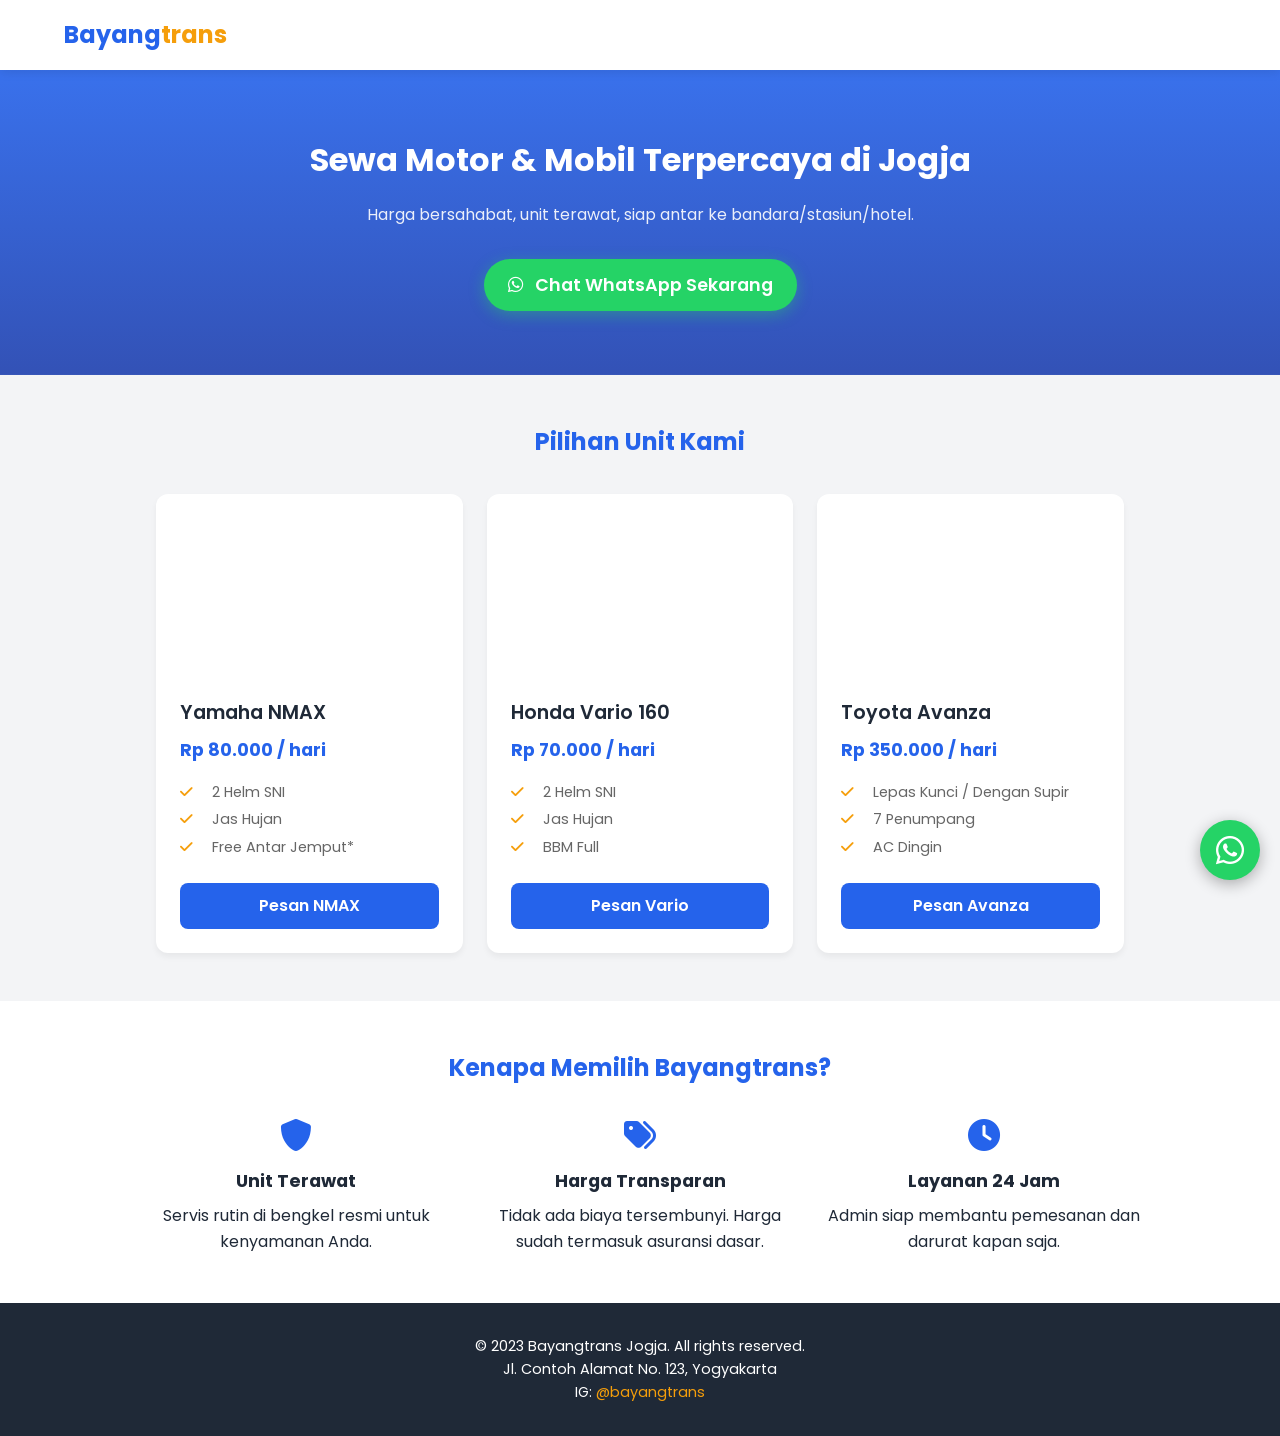
==== index.html @ d42241f4 "Create index.html" ====
<!DOCTYPE html>
<html lang="id">
<head>
    <meta charset="UTF-8">
    <meta name="viewport" content="width=device-width, initial-scale=1.0">
    <title>Bayangtrans - Sewa Motor & Mobil Jogja</title>
    <meta name="description" content="Sewa motor dan mobil harian, mingguan, bulanan di Yogyakarta. Harga terjangkau, unit terawat, antar jemput.">
    <!-- Font Google -->
    <link href="https://fonts.googleapis.com/css2?family=Poppins:wght@300;400;600;700&display=swap" rel="stylesheet">
    <!-- Icon -->
    <link rel="stylesheet" href="https://cdnjs.cloudflare.com/ajax/libs/font-awesome/6.0.0/css/all.min.css">
    
    <style>
        :root {
            --primary: #2563eb; /* Biru Profesional */
            --secondary: #1e40af;
            --accent: #f59e0b; /* Kuning/Oranye untuk tombol */
            --text: #1f2937;
            --bg: #f3f4f6;
        }
        * { margin: 0; padding: 0; box-sizing: border-box; font-family: 'Poppins', sans-serif; }
        body { background-color: var(--bg); color: var(--text); line-height: 1.6; }
        
        /* Header */
        header { background: white; padding: 1rem 5%; box-shadow: 0 2px 10px rgba(0,0,0,0.1); position: sticky; top: 0; z-index: 100; display: flex; justify-content: space-between; align-items: center; }
        .logo { font-size: 1.5rem; font-weight: 700; color: var(--primary); text-decoration: none; }
        .logo span { color: var(--accent); }

        /* Hero Section */
        .hero { text-align: center; padding: 4rem 1rem; background: linear-gradient(rgba(37, 99, 235, 0.9), rgba(30, 64, 175, 0.9)), url('https://images.unsplash.com/photo-1596707328606-2580556f08a3?auto=format&fit=crop&w=800&q=80'); background-size: cover; background-position: center; color: white; }
        .hero h1 { font-size: 2rem; margin-bottom: 1rem; }
        .hero p { font-size: 1rem; margin-bottom: 2rem; opacity: 0.9; }
        .btn-wa { display: inline-block; background: #25D366; color: white; padding: 12px 24px; border-radius: 50px; text-decoration: none; font-weight: 600; font-size: 1.1rem; box-shadow: 0 4px 15px rgba(37, 211, 102, 0.4); transition: transform 0.2s; }
        .btn-wa:hover { transform: scale(1.05); }
        .btn-wa i { margin-right: 8px; }

        /* Unit Section */
        .container { max-width: 1000px; margin: 0 auto; padding: 3rem 1rem; }
        .section-title { text-align: center; margin-bottom: 2rem; font-size: 1.5rem; color: var(--primary); }
        
        .grid { display: grid; grid-template-columns: repeat(auto-fit, minmax(280px, 1fr)); gap: 1.5rem; }
        .card { background: white; border-radius: 12px; overflow: hidden; box-shadow: 0 4px 6px rgba(0,0,0,0.05); transition: transform 0.2s; }
        .card:hover { transform: translateY(-5px); }
        .card-img { height: 180px; background-color: #ddd; display: flex; align-items: center; justify-content: center; color: #666; font-size: 3rem; }
        /* Ganti background-color di atas dengan background-image jika sudah ada foto */
        .card-body { padding: 1.5rem; }
        .card-title { font-size: 1.2rem; font-weight: 600; margin-bottom: 0.5rem; }
        .card-price { color: var(--primary); font-weight: 700; font-size: 1.1rem; margin-bottom: 1rem; }
        .card-features { list-style: none; font-size: 0.9rem; color: #666; margin-bottom: 1.5rem; }
        .card-features li { margin-bottom: 0.3rem; }
        .card-features i { color: var(--accent); margin-right: 8px; width: 20px; }
        .btn-book { display: block; width: 100%; text-align: center; background: var(--primary); color: white; padding: 10px; border-radius: 8px; text-decoration: none; font-weight: 600; }
        .btn-book:hover { background: var(--secondary); }

        /* Keunggulan */
        .features { background: white; padding: 3rem 1rem; text-align: center; }
        .feature-grid { display: grid; grid-template-columns: repeat(auto-fit, minmax(200px, 1fr)); gap: 2rem; max-width: 1000px; margin: 0 auto; }
        .feature-item i { font-size: 2rem; color: var(--primary); margin-bottom: 1rem; }
        .feature-item h3 { font-size: 1.1rem; margin-bottom: 0.5rem; }

        /* Footer */
        footer { background: var(--text); color: white; text-align: center; padding: 2rem 1rem; font-size: 0.9rem; }
        footer a { color: var(--accent); text-decoration: none; }

        /* Floating WA Button */
        .floating-wa { position: fixed; bottom: 20px; right: 20px; background: #25D366; color: white; width: 60px; height: 60px; border-radius: 50%; display: flex; align-items: center; justify-content: center; font-size: 2rem; box-shadow: 0 4px 15px rgba(0,0,0,0.3); text-decoration: none; z-index: 999; animation: pulse 2s infinite; }
        @keyframes pulse { 0% { box-shadow: 0 0 0 0 rgba(37, 211, 102, 0.7); } 70% { box-shadow: 0 0 0 15px rgba(37, 211, 102, 0); } 100% { box-shadow: 0 0 0 0 rgba(37, 211, 102, 0); } }

        @media (max-width: 600px) {
            .hero h1 { font-size: 1.5rem; }
        }
    </style>
</head>
<body>

    <header>
        <a href="#" class="logo">Bayang<span>trans</span></a>
    </header>

    <section class="hero">
        <h1>Sewa Motor & Mobil Terpercaya di Jogja</h1>
        <p>Harga bersahabat, unit terawat, siap antar ke bandara/stasiun/hotel.</p>
        <!-- GANTI NOMOR WA DI SINI (Format: 628xxx) -->
        <a href="https://wa.me/6281234567890?text=Halo%20Admin%20Bayangtrans,%20saya%20ingin%20tanya%20sewa%20kendaraan." class="btn-wa" target="_blank">
            <i class="fab fa-whatsapp"></i> Chat WhatsApp Sekarang
        </a>
    </section>

    <section class="container">
        <h2 class="section-title">Pilihan Unit Kami</h2>
        <div class="grid">
            <!-- Motor 1 -->
            <div class="card">
                <div class="card-img" style="background: url('https://images.unsplash.com/photo-1558981403-c5f9899a28bc?auto=format&fit=crop&w=400&q=80') center/cover;"></div>
                <div class="card-body">
                    <h3 class="card-title">Yamaha NMAX</h3>
                    <div class="card-price">Rp 80.000 / hari</div>
                    <ul class="card-features">
                        <li><i class="fas fa-check"></i> 2 Helm SNI</li>
                        <li><i class="fas fa-check"></i> Jas Hujan</li>
                        <li><i class="fas fa-check"></i> Free Antar Jemput*</li>
                    </ul>
                    <a href="https://wa.me/6281234567890?text=Halo,%20saya%20mau%20sewa%20NMAX" class="btn-book" target="_blank">Pesan NMAX</a>
                </div>
            </div>

            <!-- Motor 2 -->
            <div class="card">
                <div class="card-img" style="background: url('https://images.unsplash.com/photo-1629814484931-37300b2b0816?auto=format&fit=crop&w=400&q=80') center/cover;"></div>
                <div class="card-body">
                    <h3 class="card-title">Honda Vario 160</h3>
                    <div class="card-price">Rp 70.000 / hari</div>
                    <ul class="card-features">
                        <li><i class="fas fa-check"></i> 2 Helm SNI</li>
                        <li><i class="fas fa-check"></i> Jas Hujan</li>
                        <li><i class="fas fa-check"></i> BBM Full</li>
                    </ul>
                    <a href="https://wa.me/6281263860005?text=Halo,%20saya%20mau%20sewa%20Vario" class="btn-book" target="_blank">Pesan Vario</a>
                </div>
            </div>

            <!-- Mobil 1 -->
            <div class="card">
                <div class="card-img" style="background: url('https://images.unsplash.com/photo-1590362891991-f776e747a588?auto=format&fit=crop&w=400&q=80') center/cover;"></div>
                <div class="card-body">
                    <h3 class="card-title">Toyota Avanza</h3>
                    <div class="card-price">Rp 350.000 / hari</div>
                    <ul class="card-features">
                        <li><i class="fas fa-check"></i> Lepas Kunci / Dengan Supir</li>
                        <li><i class="fas fa-check"></i> 7 Penumpang</li>
                        <li><i class="fas fa-check"></i> AC Dingin</li>
                    </ul>
                    <a href="https://wa.me/6281234567890?text=Halo,%20saya%20mau%20sewa%20Avanza" class="btn-book" target="_blank">Pesan Avanza</a>
                </div>
            </div>
        </div>
    </section>

    <section class="features">
        <h2 class="section-title">Kenapa Memilih Bayangtrans?</h2>
        <div class="feature-grid">
            <div class="feature-item">
                <i class="fas fa-shield-alt"></i>
                <h3>Unit Terawat</h3>
                <p>Servis rutin di bengkel resmi untuk kenyamanan Anda.</p>
            </div>
            <div class="feature-item">
                <i class="fas fa-tags"></i>
                <h3>Harga Transparan</h3>
                <p>Tidak ada biaya tersembunyi. Harga sudah termasuk asuransi dasar.</p>
            </div>
            <div class="feature-item">
                <i class="fas fa-clock"></i>
                <h3>Layanan 24 Jam</h3>
                <p>Admin siap membantu pemesanan dan darurat kapan saja.</p>
            </div>
        </div>
    </section>

    <footer>
        <p>&copy; 2023 Bayangtrans Jogja. All rights reserved.</p>
        <p>Jl. Contoh Alamat No. 123, Yogyakarta</p>
        <p>IG: <a href="https://instagram.com/bayangtrans" target="_blank">@bayangtrans</a></p>
    </footer>

    <!-- Tombol WA Melayang -->
    <a href="https://wa.me/6281234567890?text=Halo%20Admin%20Bayangtrans" class="floating-wa" target="_blank">
        <i class="fab fa-whatsapp"></i>
    </a>

</body>
</html>
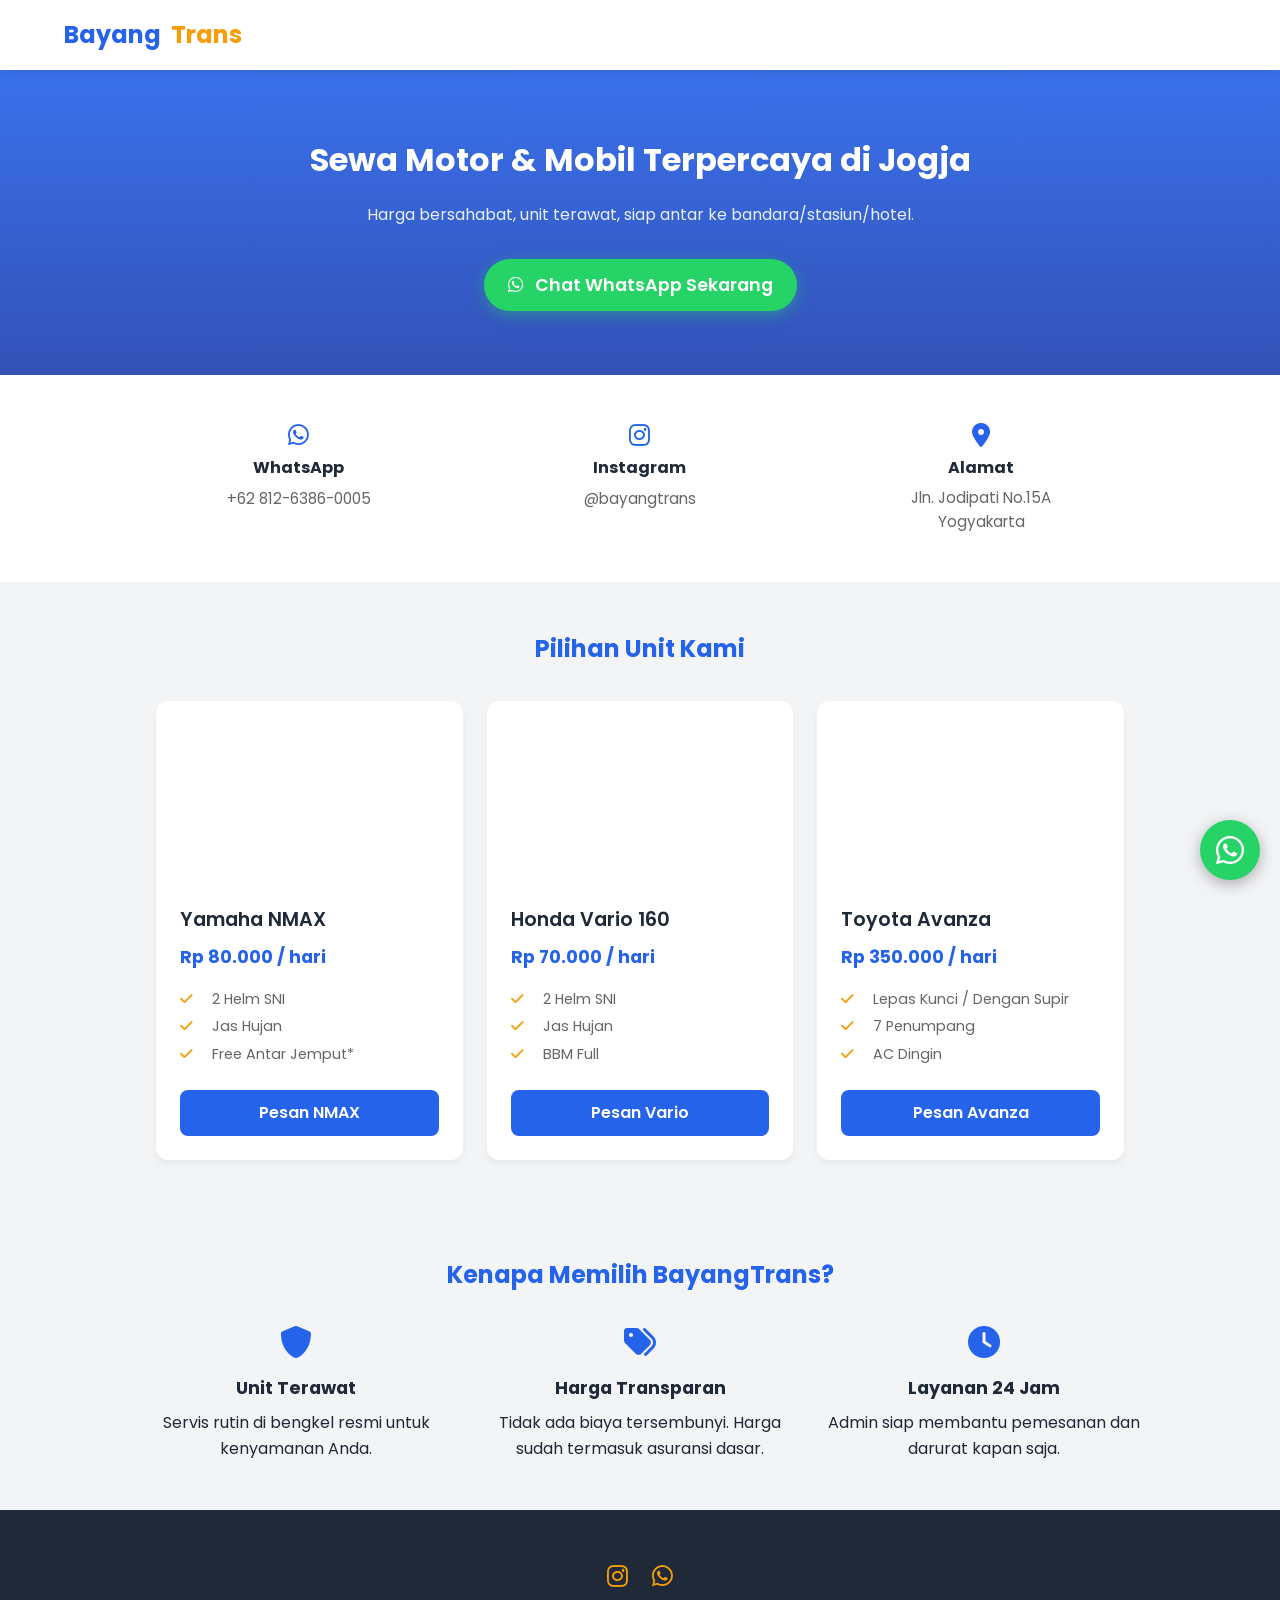
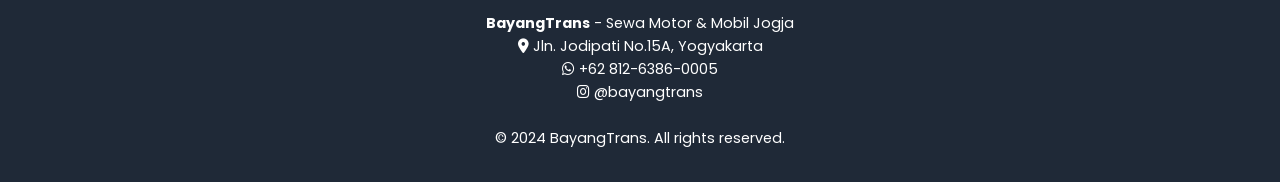
==== commit b3517143: "Update index.html" ====
--- a/index.html
+++ b/index.html
@@ -3,7 +3,7 @@
 <head>
     <meta charset="UTF-8">
     <meta name="viewport" content="width=device-width, initial-scale=1.0">
-    <title>Bayangtrans - Sewa Motor & Mobil Jogja</title>
+    <title>BayangTrans - Sewa Motor & Mobil Jogja</title>
     <meta name="description" content="Sewa motor dan mobil harian, mingguan, bulanan di Yogyakarta. Harga terjangkau, unit terawat, antar jemput.">
     <!-- Font Google -->
     <link href="https://fonts.googleapis.com/css2?family=Poppins:wght@300;400;600;700&display=swap" rel="stylesheet">
@@ -23,8 +23,9 @@
         
         /* Header */
         header { background: white; padding: 1rem 5%; box-shadow: 0 2px 10px rgba(0,0,0,0.1); position: sticky; top: 0; z-index: 100; display: flex; justify-content: space-between; align-items: center; }
-        .logo { font-size: 1.5rem; font-weight: 700; color: var(--primary); text-decoration: none; }
+        .logo { font-size: 1.5rem; font-weight: 700; color: var(--primary); text-decoration: none; display: flex; align-items: center; gap: 10px; }
         .logo span { color: var(--accent); }
+        .logo-img { height: 40px; width: auto; }
 
         /* Hero Section */
         .hero { text-align: center; padding: 4rem 1rem; background: linear-gradient(rgba(37, 99, 235, 0.9), rgba(30, 64, 175, 0.9)), url('https://images.unsplash.com/photo-1596707328606-2580556f08a3?auto=format&fit=crop&w=800&q=80'); background-size: cover; background-position: center; color: white; }
@@ -52,8 +53,17 @@
         .btn-book { display: block; width: 100%; text-align: center; background: var(--primary); color: white; padding: 10px; border-radius: 8px; text-decoration: none; font-weight: 600; }
         .btn-book:hover { background: var(--secondary); }
 
+        /* Info Section */
+        .info-section { background: white; padding: 2rem 1rem; text-align: center; }
+        .info-grid { display: grid; grid-template-columns: repeat(auto-fit, minmax(250px, 1fr)); gap: 1.5rem; max-width: 1000px; margin: 0 auto; }
+        .info-item { padding: 1rem; }
+        .info-item i { font-size: 1.5rem; color: var(--primary); margin-bottom: 0.5rem; }
+        .info-item h3 { font-size: 1rem; margin-bottom: 0.3rem; color: var(--text); }
+        .info-item p, .info-item a { color: #666; text-decoration: none; font-size: 0.95rem; }
+        .info-item a:hover { color: var(--primary); }
+
         /* Keunggulan */
-        .features { background: white; padding: 3rem 1rem; text-align: center; }
+        .features { background: var(--bg); padding: 3rem 1rem; text-align: center; }
         .feature-grid { display: grid; grid-template-columns: repeat(auto-fit, minmax(200px, 1fr)); gap: 2rem; max-width: 1000px; margin: 0 auto; }
         .feature-item i { font-size: 2rem; color: var(--primary); margin-bottom: 1rem; }
         .feature-item h3 { font-size: 1.1rem; margin-bottom: 0.5rem; }
@@ -61,6 +71,9 @@
         /* Footer */
         footer { background: var(--text); color: white; text-align: center; padding: 2rem 1rem; font-size: 0.9rem; }
         footer a { color: var(--accent); text-decoration: none; }
+        footer .social-links { margin: 1rem 0; }
+        footer .social-links a { display: inline-block; margin: 0 10px; font-size: 1.5rem; transition: transform 0.2s; }
+        footer .social-links a:hover { transform: scale(1.2); }
 
         /* Floating WA Button */
         .floating-wa { position: fixed; bottom: 20px; right: 20px; background: #25D366; color: white; width: 60px; height: 60px; border-radius: 50%; display: flex; align-items: center; justify-content: center; font-size: 2rem; box-shadow: 0 4px 15px rgba(0,0,0,0.3); text-decoration: none; z-index: 999; animation: pulse 2s infinite; }
@@ -74,16 +87,40 @@
 <body>
 
     <header>
-        <a href="#" class="logo">Bayang<span>trans</span></a>
+        <a href="#" class="logo">
+            <!-- Ganti src dengan path logo kamu jika sudah ada -->
+            <!-- <img src="logo.png" alt="BayangTrans" class="logo-img"> -->
+            Bayang<span>Trans</span>
+        </a>
     </header>
 
     <section class="hero">
         <h1>Sewa Motor & Mobil Terpercaya di Jogja</h1>
         <p>Harga bersahabat, unit terawat, siap antar ke bandara/stasiun/hotel.</p>
-        <!-- GANTI NOMOR WA DI SINI (Format: 628xxx) -->
-        <a href="https://wa.me/6281234567890?text=Halo%20Admin%20Bayangtrans,%20saya%20ingin%20tanya%20sewa%20kendaraan." class="btn-wa" target="_blank">
+        <a href="https://wa.me/6281263860005?text=Halo%20BayangTrans,%20saya%20ingin%20tanya%20sewa%20kendaraan." class="btn-wa" target="_blank">
             <i class="fab fa-whatsapp"></i> Chat WhatsApp Sekarang
         </a>
+    </section>
+
+    <!-- Info Kontak -->
+    <section class="info-section">
+        <div class="info-grid">
+            <div class="info-item">
+                <i class="fab fa-whatsapp"></i>
+                <h3>WhatsApp</h3>
+                <a href="https://wa.me/6281263860005" target="_blank">+62 812-6386-0005</a>
+            </div>
+            <div class="info-item">
+                <i class="fab fa-instagram"></i>
+                <h3>Instagram</h3>
+                <a href="https://instagram.com/bayangtrans" target="_blank">@bayangtrans</a>
+            </div>
+            <div class="info-item">
+                <i class="fas fa-map-marker-alt"></i>
+                <h3>Alamat</h3>
+                <p>Jln. Jodipati No.15A<br>Yogyakarta</p>
+            </div>
+        </div>
     </section>
 
     <section class="container">
@@ -100,7 +137,7 @@
                         <li><i class="fas fa-check"></i> Jas Hujan</li>
                         <li><i class="fas fa-check"></i> Free Antar Jemput*</li>
                     </ul>
-                    <a href="https://wa.me/6281234567890?text=Halo,%20saya%20mau%20sewa%20NMAX" class="btn-book" target="_blank">Pesan NMAX</a>
+                    <a href="https://wa.me/6281263860005?text=Halo%20BayangTrans,%20saya%20mau%20sewa%20NMAX" class="btn-book" target="_blank">Pesan NMAX</a>
                 </div>
             </div>
 
@@ -115,7 +152,7 @@
                         <li><i class="fas fa-check"></i> Jas Hujan</li>
                         <li><i class="fas fa-check"></i> BBM Full</li>
                     </ul>
-                    <a href="https://wa.me/6281263860005?text=Halo,%20saya%20mau%20sewa%20Vario" class="btn-book" target="_blank">Pesan Vario</a>
+                    <a href="https://wa.me/6281263860005?text=Halo%20BayangTrans,%20saya%20mau%20sewa%20Vario" class="btn-book" target="_blank">Pesan Vario</a>
                 </div>
             </div>
 
@@ -130,14 +167,14 @@
                         <li><i class="fas fa-check"></i> 7 Penumpang</li>
                         <li><i class="fas fa-check"></i> AC Dingin</li>
                     </ul>
-                    <a href="https://wa.me/6281234567890?text=Halo,%20saya%20mau%20sewa%20Avanza" class="btn-book" target="_blank">Pesan Avanza</a>
+                    <a href="https://wa.me/6281263860005?text=Halo%20BayangTrans,%20saya%20mau%20sewa%20Avanza" class="btn-book" target="_blank">Pesan Avanza</a>
                 </div>
             </div>
         </div>
     </section>
 
     <section class="features">
-        <h2 class="section-title">Kenapa Memilih Bayangtrans?</h2>
+        <h2 class="section-title">Kenapa Memilih BayangTrans?</h2>
         <div class="feature-grid">
             <div class="feature-item">
                 <i class="fas fa-shield-alt"></i>
@@ -158,13 +195,20 @@
     </section>
 
     <footer>
-        <p>&copy; 2023 Bayangtrans Jogja. All rights reserved.</p>
-        <p>Jl. Contoh Alamat No. 123, Yogyakarta</p>
-        <p>IG: <a href="https://instagram.com/bayangtrans" target="_blank">@bayangtrans</a></p>
+        <div class="social-links">
+            <a href="https://instagram.com/bayangtrans" target="_blank"><i class="fab fa-instagram"></i></a>
+            <a href="https://wa.me/6281263860005" target="_blank"><i class="fab fa-whatsapp"></i></a>
+        </div>
+        <p><strong>BayangTrans</strong> - Sewa Motor & Mobil Jogja</p>
+        <p><i class="fas fa-map-marker-alt"></i> Jln. Jodipati No.15A, Yogyakarta</p>
+        <p><i class="fab fa-whatsapp"></i> +62 812-6386-0005</p>
+        <p><i class="fab fa-instagram"></i> @bayangtrans</p>
+        <br>
+        <p>&copy; 2024 BayangTrans. All rights reserved.</p>
     </footer>
 
     <!-- Tombol WA Melayang -->
-    <a href="https://wa.me/6281234567890?text=Halo%20Admin%20Bayangtrans" class="floating-wa" target="_blank">
+    <a href="https://wa.me/6281263860005?text=Halo%20BayangTrans" class="floating-wa" target="_blank">
         <i class="fab fa-whatsapp"></i>
     </a>
 
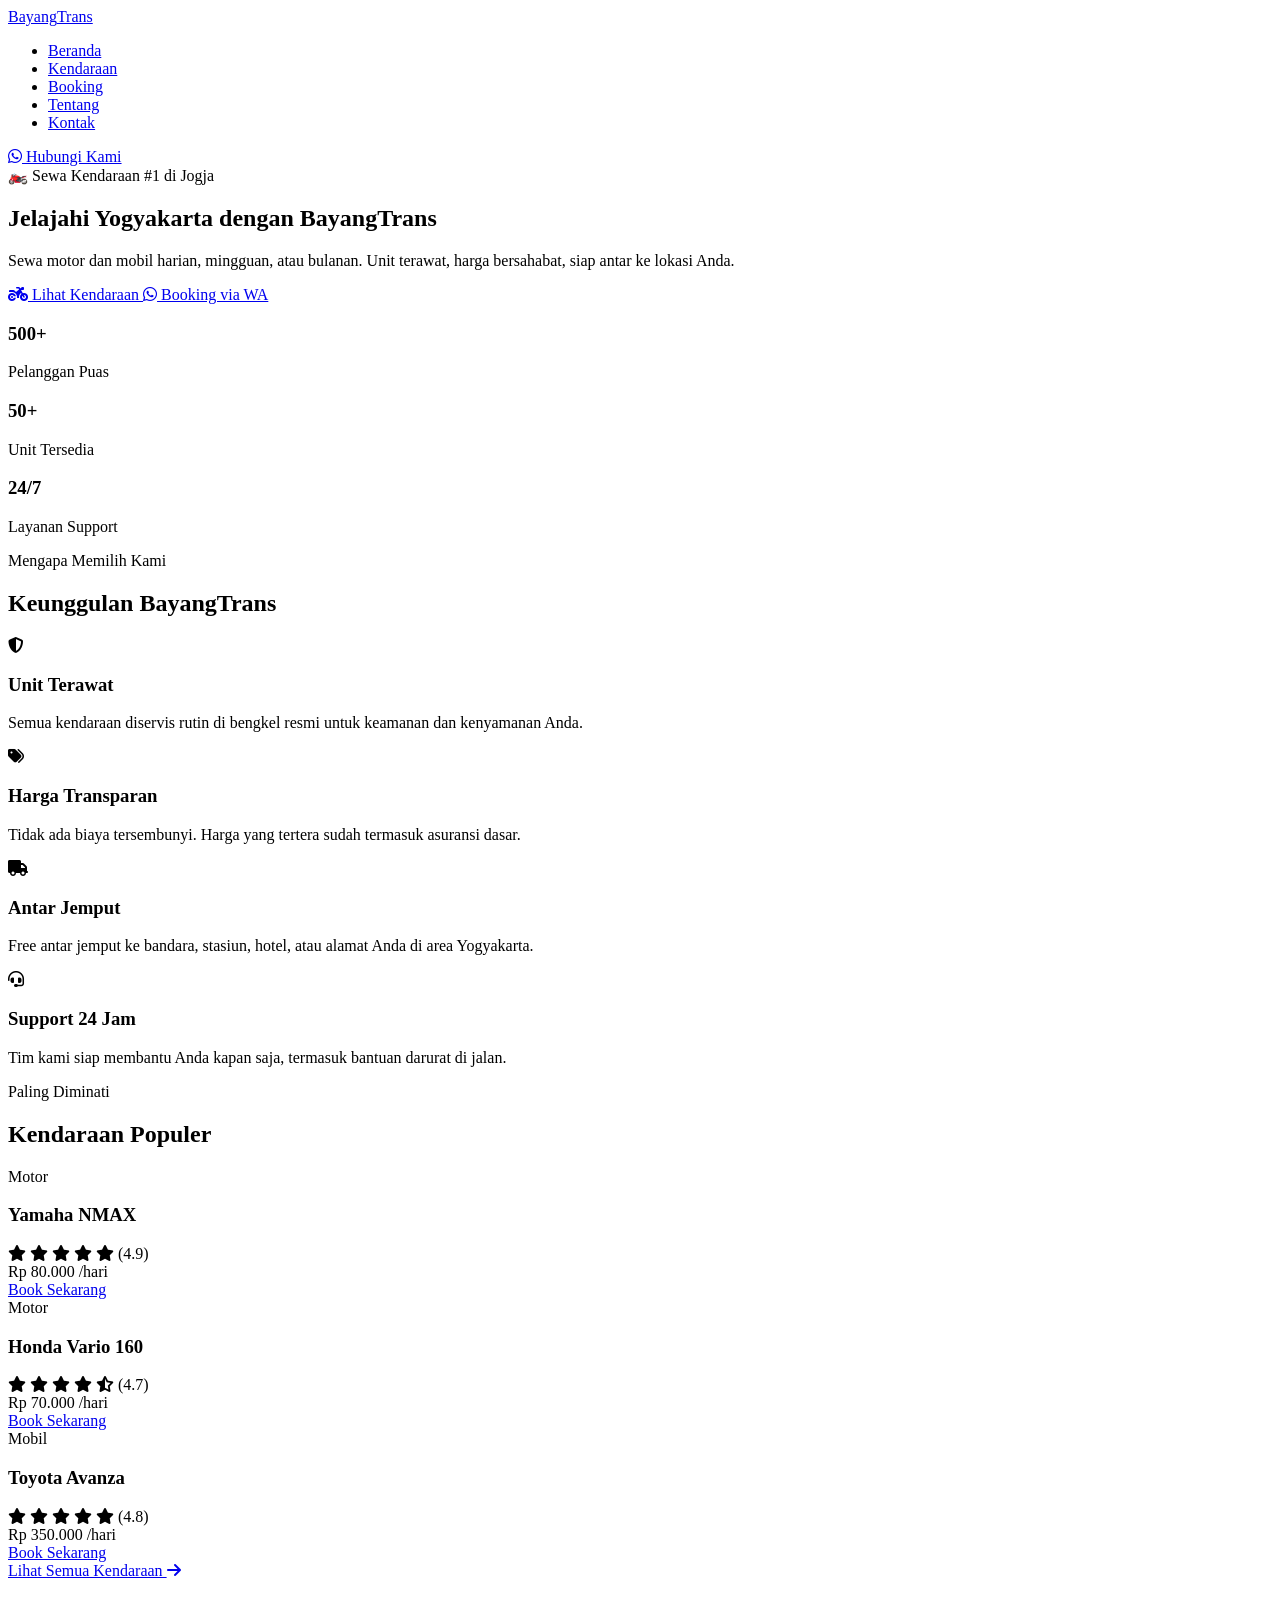
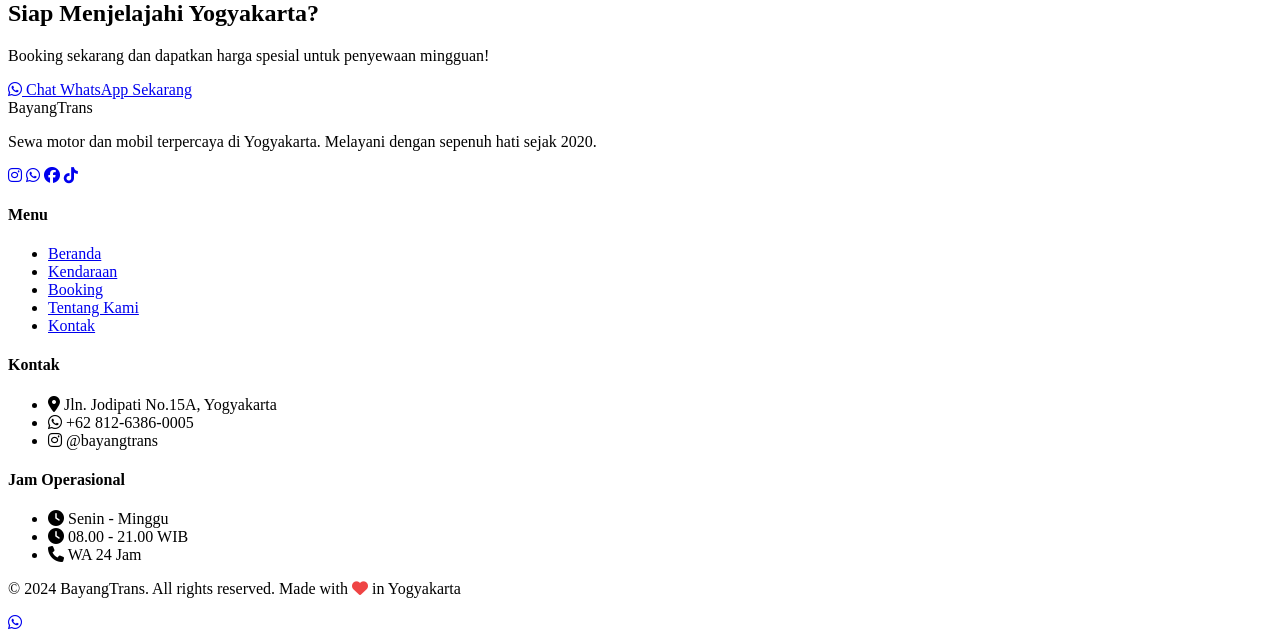
==== commit c75f3656: "Update index.html" ====
--- a/index.html
+++ b/index.html
@@ -3,214 +3,256 @@
 <head>
     <meta charset="UTF-8">
     <meta name="viewport" content="width=device-width, initial-scale=1.0">
-    <title>BayangTrans - Sewa Motor & Mobil Jogja</title>
-    <meta name="description" content="Sewa motor dan mobil harian, mingguan, bulanan di Yogyakarta. Harga terjangkau, unit terawat, antar jemput.">
-    <!-- Font Google -->
-    <link href="https://fonts.googleapis.com/css2?family=Poppins:wght@300;400;600;700&display=swap" rel="stylesheet">
-    <!-- Icon -->
-    <link rel="stylesheet" href="https://cdnjs.cloudflare.com/ajax/libs/font-awesome/6.0.0/css/all.min.css">
-    
-    <style>
-        :root {
-            --primary: #2563eb; /* Biru Profesional */
-            --secondary: #1e40af;
-            --accent: #f59e0b; /* Kuning/Oranye untuk tombol */
-            --text: #1f2937;
-            --bg: #f3f4f6;
-        }
-        * { margin: 0; padding: 0; box-sizing: border-box; font-family: 'Poppins', sans-serif; }
-        body { background-color: var(--bg); color: var(--text); line-height: 1.6; }
-        
-        /* Header */
-        header { background: white; padding: 1rem 5%; box-shadow: 0 2px 10px rgba(0,0,0,0.1); position: sticky; top: 0; z-index: 100; display: flex; justify-content: space-between; align-items: center; }
-        .logo { font-size: 1.5rem; font-weight: 700; color: var(--primary); text-decoration: none; display: flex; align-items: center; gap: 10px; }
-        .logo span { color: var(--accent); }
-        .logo-img { height: 40px; width: auto; }
-
-        /* Hero Section */
-        .hero { text-align: center; padding: 4rem 1rem; background: linear-gradient(rgba(37, 99, 235, 0.9), rgba(30, 64, 175, 0.9)), url('https://images.unsplash.com/photo-1596707328606-2580556f08a3?auto=format&fit=crop&w=800&q=80'); background-size: cover; background-position: center; color: white; }
-        .hero h1 { font-size: 2rem; margin-bottom: 1rem; }
-        .hero p { font-size: 1rem; margin-bottom: 2rem; opacity: 0.9; }
-        .btn-wa { display: inline-block; background: #25D366; color: white; padding: 12px 24px; border-radius: 50px; text-decoration: none; font-weight: 600; font-size: 1.1rem; box-shadow: 0 4px 15px rgba(37, 211, 102, 0.4); transition: transform 0.2s; }
-        .btn-wa:hover { transform: scale(1.05); }
-        .btn-wa i { margin-right: 8px; }
-
-        /* Unit Section */
-        .container { max-width: 1000px; margin: 0 auto; padding: 3rem 1rem; }
-        .section-title { text-align: center; margin-bottom: 2rem; font-size: 1.5rem; color: var(--primary); }
-        
-        .grid { display: grid; grid-template-columns: repeat(auto-fit, minmax(280px, 1fr)); gap: 1.5rem; }
-        .card { background: white; border-radius: 12px; overflow: hidden; box-shadow: 0 4px 6px rgba(0,0,0,0.05); transition: transform 0.2s; }
-        .card:hover { transform: translateY(-5px); }
-        .card-img { height: 180px; background-color: #ddd; display: flex; align-items: center; justify-content: center; color: #666; font-size: 3rem; }
-        /* Ganti background-color di atas dengan background-image jika sudah ada foto */
-        .card-body { padding: 1.5rem; }
-        .card-title { font-size: 1.2rem; font-weight: 600; margin-bottom: 0.5rem; }
-        .card-price { color: var(--primary); font-weight: 700; font-size: 1.1rem; margin-bottom: 1rem; }
-        .card-features { list-style: none; font-size: 0.9rem; color: #666; margin-bottom: 1.5rem; }
-        .card-features li { margin-bottom: 0.3rem; }
-        .card-features i { color: var(--accent); margin-right: 8px; width: 20px; }
-        .btn-book { display: block; width: 100%; text-align: center; background: var(--primary); color: white; padding: 10px; border-radius: 8px; text-decoration: none; font-weight: 600; }
-        .btn-book:hover { background: var(--secondary); }
-
-        /* Info Section */
-        .info-section { background: white; padding: 2rem 1rem; text-align: center; }
-        .info-grid { display: grid; grid-template-columns: repeat(auto-fit, minmax(250px, 1fr)); gap: 1.5rem; max-width: 1000px; margin: 0 auto; }
-        .info-item { padding: 1rem; }
-        .info-item i { font-size: 1.5rem; color: var(--primary); margin-bottom: 0.5rem; }
-        .info-item h3 { font-size: 1rem; margin-bottom: 0.3rem; color: var(--text); }
-        .info-item p, .info-item a { color: #666; text-decoration: none; font-size: 0.95rem; }
-        .info-item a:hover { color: var(--primary); }
-
-        /* Keunggulan */
-        .features { background: var(--bg); padding: 3rem 1rem; text-align: center; }
-        .feature-grid { display: grid; grid-template-columns: repeat(auto-fit, minmax(200px, 1fr)); gap: 2rem; max-width: 1000px; margin: 0 auto; }
-        .feature-item i { font-size: 2rem; color: var(--primary); margin-bottom: 1rem; }
-        .feature-item h3 { font-size: 1.1rem; margin-bottom: 0.5rem; }
-
-        /* Footer */
-        footer { background: var(--text); color: white; text-align: center; padding: 2rem 1rem; font-size: 0.9rem; }
-        footer a { color: var(--accent); text-decoration: none; }
-        footer .social-links { margin: 1rem 0; }
-        footer .social-links a { display: inline-block; margin: 0 10px; font-size: 1.5rem; transition: transform 0.2s; }
-        footer .social-links a:hover { transform: scale(1.2); }
-
-        /* Floating WA Button */
-        .floating-wa { position: fixed; bottom: 20px; right: 20px; background: #25D366; color: white; width: 60px; height: 60px; border-radius: 50%; display: flex; align-items: center; justify-content: center; font-size: 2rem; box-shadow: 0 4px 15px rgba(0,0,0,0.3); text-decoration: none; z-index: 999; animation: pulse 2s infinite; }
-        @keyframes pulse { 0% { box-shadow: 0 0 0 0 rgba(37, 211, 102, 0.7); } 70% { box-shadow: 0 0 0 15px rgba(37, 211, 102, 0); } 100% { box-shadow: 0 0 0 0 rgba(37, 211, 102, 0); } }
-
-        @media (max-width: 600px) {
-            .hero h1 { font-size: 1.5rem; }
-        }
-    </style>
+    <title>BayangTrans - Sewa Motor & Mobil Jogja Terpercaya</title>
+    <meta name="description" content="Sewa motor dan mobil harian di Yogyakarta. Harga terjangkau, unit terawat, antar jemput.">
+    <link href="https://fonts.googleapis.com/css2?family=Poppins:wght@300;400;500;600;700;800&display=swap" rel="stylesheet">
+    <link rel="stylesheet" href="https://cdnjs.cloudflare.com/ajax/libs/font-awesome/6.4.0/css/all.min.css">
+    <link rel="stylesheet" href="css/style.css">
+    <link rel="stylesheet" href="css/animations.css">
 </head>
 <body>
 
-    <header>
-        <a href="#" class="logo">
-            <!-- Ganti src dengan path logo kamu jika sudah ada -->
-            <!-- <img src="logo.png" alt="BayangTrans" class="logo-img"> -->
-            Bayang<span>Trans</span>
-        </a>
-    </header>
-
+    <!-- NAVBAR -->
+    <nav class="navbar" id="navbar">
+        <div class="container nav-container">
+            <a href="index.html" class="logo">
+                <img src="assets/logo.png" alt="BayangTrans" class="logo-img" onerror="this.style.display='none'">
+                <span class="logo-text">Bayang<span>Trans</span></span>
+            </a>
+            <ul class="nav-links" id="navLinks">
+                <li><a href="index.html" class="active">Beranda</a></li>
+                <li><a href="kendaraan.html">Kendaraan</a></li>
+                <li><a href="booking.html">Booking</a></li>
+                <li><a href="tentang.html">Tentang</a></li>
+                <li><a href="kontak.html">Kontak</a></li>
+            </ul>
+            <a href="https://wa.me/6281263860005" class="nav-cta" target="_blank">
+                <i class="fab fa-whatsapp"></i> Hubungi Kami
+            </a>
+            <div class="hamburger" id="hamburger">
+                <span></span>
+                <span></span>
+                <span></span>
+            </div>
+        </div>
+    </nav>
+
+    <!-- HERO SECTION -->
     <section class="hero">
-        <h1>Sewa Motor & Mobil Terpercaya di Jogja</h1>
-        <p>Harga bersahabat, unit terawat, siap antar ke bandara/stasiun/hotel.</p>
-        <a href="https://wa.me/6281263860005?text=Halo%20BayangTrans,%20saya%20ingin%20tanya%20sewa%20kendaraan." class="btn-wa" target="_blank">
-            <i class="fab fa-whatsapp"></i> Chat WhatsApp Sekarang
-        </a>
-    </section>
-
-    <!-- Info Kontak -->
-    <section class="info-section">
-        <div class="info-grid">
-            <div class="info-item">
-                <i class="fab fa-whatsapp"></i>
-                <h3>WhatsApp</h3>
-                <a href="https://wa.me/6281263860005" target="_blank">+62 812-6386-0005</a>
-            </div>
-            <div class="info-item">
-                <i class="fab fa-instagram"></i>
-                <h3>Instagram</h3>
-                <a href="https://instagram.com/bayangtrans" target="_blank">@bayangtrans</a>
-            </div>
-            <div class="info-item">
-                <i class="fas fa-map-marker-alt"></i>
-                <h3>Alamat</h3>
-                <p>Jln. Jodipati No.15A<br>Yogyakarta</p>
-            </div>
-        </div>
-    </section>
-
-    <section class="container">
-        <h2 class="section-title">Pilihan Unit Kami</h2>
-        <div class="grid">
-            <!-- Motor 1 -->
-            <div class="card">
-                <div class="card-img" style="background: url('https://images.unsplash.com/photo-1558981403-c5f9899a28bc?auto=format&fit=crop&w=400&q=80') center/cover;"></div>
-                <div class="card-body">
-                    <h3 class="card-title">Yamaha NMAX</h3>
-                    <div class="card-price">Rp 80.000 / hari</div>
-                    <ul class="card-features">
-                        <li><i class="fas fa-check"></i> 2 Helm SNI</li>
-                        <li><i class="fas fa-check"></i> Jas Hujan</li>
-                        <li><i class="fas fa-check"></i> Free Antar Jemput*</li>
+        <div class="hero-overlay"></div>
+        <div class="container hero-content fade-in">
+            <span class="hero-badge">🏍️ Sewa Kendaraan #1 di Jogja</span>
+            <h1>Jelajahi Yogyakarta dengan <span class="highlight">BayangTrans</span></h1>
+            <p>Sewa motor dan mobil harian, mingguan, atau bulanan. Unit terawat, harga bersahabat, siap antar ke lokasi Anda.</p>
+            <div class="hero-buttons">
+                <a href="kendaraan.html" class="btn btn-primary">
+                    <i class="fas fa-motorcycle"></i> Lihat Kendaraan
+                </a>
+                <a href="https://wa.me/6281263860005?text=Halo%20BayangTrans,%20saya%20ingin%20booking" class="btn btn-whatsapp" target="_blank">
+                    <i class="fab fa-whatsapp"></i> Booking via WA
+                </a>
+            </div>
+            <div class="hero-stats">
+                <div class="stat-item">
+                    <h3>500+</h3>
+                    <p>Pelanggan Puas</p>
+                </div>
+                <div class="stat-item">
+                    <h3>50+</h3>
+                    <p>Unit Tersedia</p>
+                </div>
+                <div class="stat-item">
+                    <h3>24/7</h3>
+                    <p>Layanan Support</p>
+                </div>
+            </div>
+        </div>
+    </section>
+
+    <!-- KEUNGGULAN -->
+    <section class="features-section">
+        <div class="container">
+            <div class="section-header">
+                <span class="section-subtitle">Mengapa Memilih Kami</span>
+                <h2 class="section-title">Keunggulan BayangTrans</h2>
+            </div>
+            <div class="features-grid">
+                <div class="feature-card fade-in">
+                    <div class="feature-icon">
+                        <i class="fas fa-shield-alt"></i>
+                    </div>
+                    <h3>Unit Terawat</h3>
+                    <p>Semua kendaraan diservis rutin di bengkel resmi untuk keamanan dan kenyamanan Anda.</p>
+                </div>
+                <div class="feature-card fade-in">
+                    <div class="feature-icon">
+                        <i class="fas fa-tags"></i>
+                    </div>
+                    <h3>Harga Transparan</h3>
+                    <p>Tidak ada biaya tersembunyi. Harga yang tertera sudah termasuk asuransi dasar.</p>
+                </div>
+                <div class="feature-card fade-in">
+                    <div class="feature-icon">
+                        <i class="fas fa-truck"></i>
+                    </div>
+                    <h3>Antar Jemput</h3>
+                    <p>Free antar jemput ke bandara, stasiun, hotel, atau alamat Anda di area Yogyakarta.</p>
+                </div>
+                <div class="feature-card fade-in">
+                    <div class="feature-icon">
+                        <i class="fas fa-headset"></i>
+                    </div>
+                    <h3>Support 24 Jam</h3>
+                    <p>Tim kami siap membantu Anda kapan saja, termasuk bantuan darurat di jalan.</p>
+                </div>
+            </div>
+        </div>
+    </section>
+
+    <!-- KENDARAAN POPULER -->
+    <section class="popular-section">
+        <div class="container">
+            <div class="section-header">
+                <span class="section-subtitle">Paling Diminati</span>
+                <h2 class="section-title">Kendaraan Populer</h2>
+            </div>
+            <div class="popular-grid">
+                <div class="vehicle-card fade-in">
+                    <div class="vehicle-badge">Motor</div>
+                    <div class="vehicle-img" style="background: url('https://images.unsplash.com/photo-1558981403-c5f9899a28bc?auto=format&fit=crop&w=600&q=80') center/cover;"></div>
+                    <div class="vehicle-info">
+                        <h3>Yamaha NMAX</h3>
+                        <div class="vehicle-rating">
+                            <i class="fas fa-star"></i>
+                            <i class="fas fa-star"></i>
+                            <i class="fas fa-star"></i>
+                            <i class="fas fa-star"></i>
+                            <i class="fas fa-star"></i>
+                            <span>(4.9)</span>
+                        </div>
+                        <div class="vehicle-price">
+                            <span class="price">Rp 80.000</span>
+                            <span class="period">/hari</span>
+                        </div>
+                        <a href="booking.html?kendaraan=NMAX" class="btn-book">Book Sekarang</a>
+                    </div>
+                </div>
+
+                <div class="vehicle-card fade-in">
+                    <div class="vehicle-badge">Motor</div>
+                    <div class="vehicle-img" style="background: url('https://images.unsplash.com/photo-1629814484931-37300b2b0816?auto=format&fit=crop&w=600&q=80') center/cover;"></div>
+                    <div class="vehicle-info">
+                        <h3>Honda Vario 160</h3>
+                        <div class="vehicle-rating">
+                            <i class="fas fa-star"></i>
+                            <i class="fas fa-star"></i>
+                            <i class="fas fa-star"></i>
+                            <i class="fas fa-star"></i>
+                            <i class="fas fa-star-half-alt"></i>
+                            <span>(4.7)</span>
+                        </div>
+                        <div class="vehicle-price">
+                            <span class="price">Rp 70.000</span>
+                            <span class="period">/hari</span>
+                        </div>
+                        <a href="booking.html?kendaraan=Vario" class="btn-book">Book Sekarang</a>
+                    </div>
+                </div>
+
+                <div class="vehicle-card fade-in">
+                    <div class="vehicle-badge popular">Mobil</div>
+                    <div class="vehicle-img" style="background: url('https://images.unsplash.com/photo-1590362891991-f776e747a588?auto=format&fit=crop&w=600&q=80') center/cover;"></div>
+                    <div class="vehicle-info">
+                        <h3>Toyota Avanza</h3>
+                        <div class="vehicle-rating">
+                            <i class="fas fa-star"></i>
+                            <i class="fas fa-star"></i>
+                            <i class="fas fa-star"></i>
+                            <i class="fas fa-star"></i>
+                            <i class="fas fa-star"></i>
+                            <span>(4.8)</span>
+                        </div>
+                        <div class="vehicle-price">
+                            <span class="price">Rp 350.000</span>
+                            <span class="period">/hari</span>
+                        </div>
+                        <a href="booking.html?kendaraan=Avanza" class="btn-book">Book Sekarang</a>
+                    </div>
+                </div>
+            </div>
+            <div class="view-all">
+                <a href="kendaraan.html" class="btn btn-outline">Lihat Semua Kendaraan <i class="fas fa-arrow-right"></i></a>
+            </div>
+        </div>
+    </section>
+
+    <!-- CTA SECTION -->
+    <section class="cta-section">
+        <div class="container">
+            <div class="cta-content fade-in">
+                <h2>Siap Menjelajahi Yogyakarta?</h2>
+                <p>Booking sekarang dan dapatkan harga spesial untuk penyewaan mingguan!</p>
+                <a href="https://wa.me/6281263860005?text=Halo%20BayangTrans,%20saya%20mau%20tanya%20promo%20mingguan" class="btn btn-whatsapp-large" target="_blank">
+                    <i class="fab fa-whatsapp"></i> Chat WhatsApp Sekarang
+                </a>
+            </div>
+        </div>
+    </section>
+
+    <!-- FOOTER -->
+    <footer class="footer">
+        <div class="container">
+            <div class="footer-grid">
+                <div class="footer-col">
+                    <div class="footer-logo">
+                        <span class="logo-text">Bayang<span>Trans</span></span>
+                    </div>
+                    <p>Sewa motor dan mobil terpercaya di Yogyakarta. Melayani dengan sepenuh hati sejak 2020.</p>
+                    <div class="social-links">
+                        <a href="https://instagram.com/bayangtrans" target="_blank"><i class="fab fa-instagram"></i></a>
+                        <a href="https://wa.me/6281263860005" target="_blank"><i class="fab fa-whatsapp"></i></a>
+                        <a href="#" target="_blank"><i class="fab fa-facebook"></i></a>
+                        <a href="#" target="_blank"><i class="fab fa-tiktok"></i></a>
+                    </div>
+                </div>
+                <div class="footer-col">
+                    <h4>Menu</h4>
+                    <ul>
+                        <li><a href="index.html">Beranda</a></li>
+                        <li><a href="kendaraan.html">Kendaraan</a></li>
+                        <li><a href="booking.html">Booking</a></li>
+                        <li><a href="tentang.html">Tentang Kami</a></li>
+                        <li><a href="kontak.html">Kontak</a></li>
                     </ul>
-                    <a href="https://wa.me/6281263860005?text=Halo%20BayangTrans,%20saya%20mau%20sewa%20NMAX" class="btn-book" target="_blank">Pesan NMAX</a>
-                </div>
-            </div>
-
-            <!-- Motor 2 -->
-            <div class="card">
-                <div class="card-img" style="background: url('https://images.unsplash.com/photo-1629814484931-37300b2b0816?auto=format&fit=crop&w=400&q=80') center/cover;"></div>
-                <div class="card-body">
-                    <h3 class="card-title">Honda Vario 160</h3>
-                    <div class="card-price">Rp 70.000 / hari</div>
-                    <ul class="card-features">
-                        <li><i class="fas fa-check"></i> 2 Helm SNI</li>
-                        <li><i class="fas fa-check"></i> Jas Hujan</li>
-                        <li><i class="fas fa-check"></i> BBM Full</li>
+                </div>
+                <div class="footer-col">
+                    <h4>Kontak</h4>
+                    <ul class="contact-list">
+                        <li><i class="fas fa-map-marker-alt"></i> Jln. Jodipati No.15A, Yogyakarta</li>
+                        <li><i class="fab fa-whatsapp"></i> +62 812-6386-0005</li>
+                        <li><i class="fab fa-instagram"></i> @bayangtrans</li>
                     </ul>
-                    <a href="https://wa.me/6281263860005?text=Halo%20BayangTrans,%20saya%20mau%20sewa%20Vario" class="btn-book" target="_blank">Pesan Vario</a>
-                </div>
-            </div>
-
-            <!-- Mobil 1 -->
-            <div class="card">
-                <div class="card-img" style="background: url('https://images.unsplash.com/photo-1590362891991-f776e747a588?auto=format&fit=crop&w=400&q=80') center/cover;"></div>
-                <div class="card-body">
-                    <h3 class="card-title">Toyota Avanza</h3>
-                    <div class="card-price">Rp 350.000 / hari</div>
-                    <ul class="card-features">
-                        <li><i class="fas fa-check"></i> Lepas Kunci / Dengan Supir</li>
-                        <li><i class="fas fa-check"></i> 7 Penumpang</li>
-                        <li><i class="fas fa-check"></i> AC Dingin</li>
+                </div>
+                <div class="footer-col">
+                    <h4>Jam Operasional</h4>
+                    <ul class="contact-list">
+                        <li><i class="fas fa-clock"></i> Senin - Minggu</li>
+                        <li><i class="fas fa-clock"></i> 08.00 - 21.00 WIB</li>
+                        <li><i class="fas fa-phone"></i> WA 24 Jam</li>
                     </ul>
-                    <a href="https://wa.me/6281263860005?text=Halo%20BayangTrans,%20saya%20mau%20sewa%20Avanza" class="btn-book" target="_blank">Pesan Avanza</a>
-                </div>
-            </div>
-        </div>
-    </section>
-
-    <section class="features">
-        <h2 class="section-title">Kenapa Memilih BayangTrans?</h2>
-        <div class="feature-grid">
-            <div class="feature-item">
-                <i class="fas fa-shield-alt"></i>
-                <h3>Unit Terawat</h3>
-                <p>Servis rutin di bengkel resmi untuk kenyamanan Anda.</p>
-            </div>
-            <div class="feature-item">
-                <i class="fas fa-tags"></i>
-                <h3>Harga Transparan</h3>
-                <p>Tidak ada biaya tersembunyi. Harga sudah termasuk asuransi dasar.</p>
-            </div>
-            <div class="feature-item">
-                <i class="fas fa-clock"></i>
-                <h3>Layanan 24 Jam</h3>
-                <p>Admin siap membantu pemesanan dan darurat kapan saja.</p>
-            </div>
-        </div>
-    </section>
-
-    <footer>
-        <div class="social-links">
-            <a href="https://instagram.com/bayangtrans" target="_blank"><i class="fab fa-instagram"></i></a>
-            <a href="https://wa.me/6281263860005" target="_blank"><i class="fab fa-whatsapp"></i></a>
-        </div>
-        <p><strong>BayangTrans</strong> - Sewa Motor & Mobil Jogja</p>
-        <p><i class="fas fa-map-marker-alt"></i> Jln. Jodipati No.15A, Yogyakarta</p>
-        <p><i class="fab fa-whatsapp"></i> +62 812-6386-0005</p>
-        <p><i class="fab fa-instagram"></i> @bayangtrans</p>
-        <br>
-        <p>&copy; 2024 BayangTrans. All rights reserved.</p>
+                </div>
+            </div>
+            <div class="footer-bottom">
+                <p>&copy; 2024 BayangTrans. All rights reserved. Made with <i class="fas fa-heart" style="color: #ef4444;"></i> in Yogyakarta</p>
+            </div>
+        </div>
     </footer>
 
-    <!-- Tombol WA Melayang -->
+    <!-- FLOATING WA -->
     <a href="https://wa.me/6281263860005?text=Halo%20BayangTrans" class="floating-wa" target="_blank">
         <i class="fab fa-whatsapp"></i>
     </a>
 
+    <script src="js/main.js"></script>
 </body>
 </html>
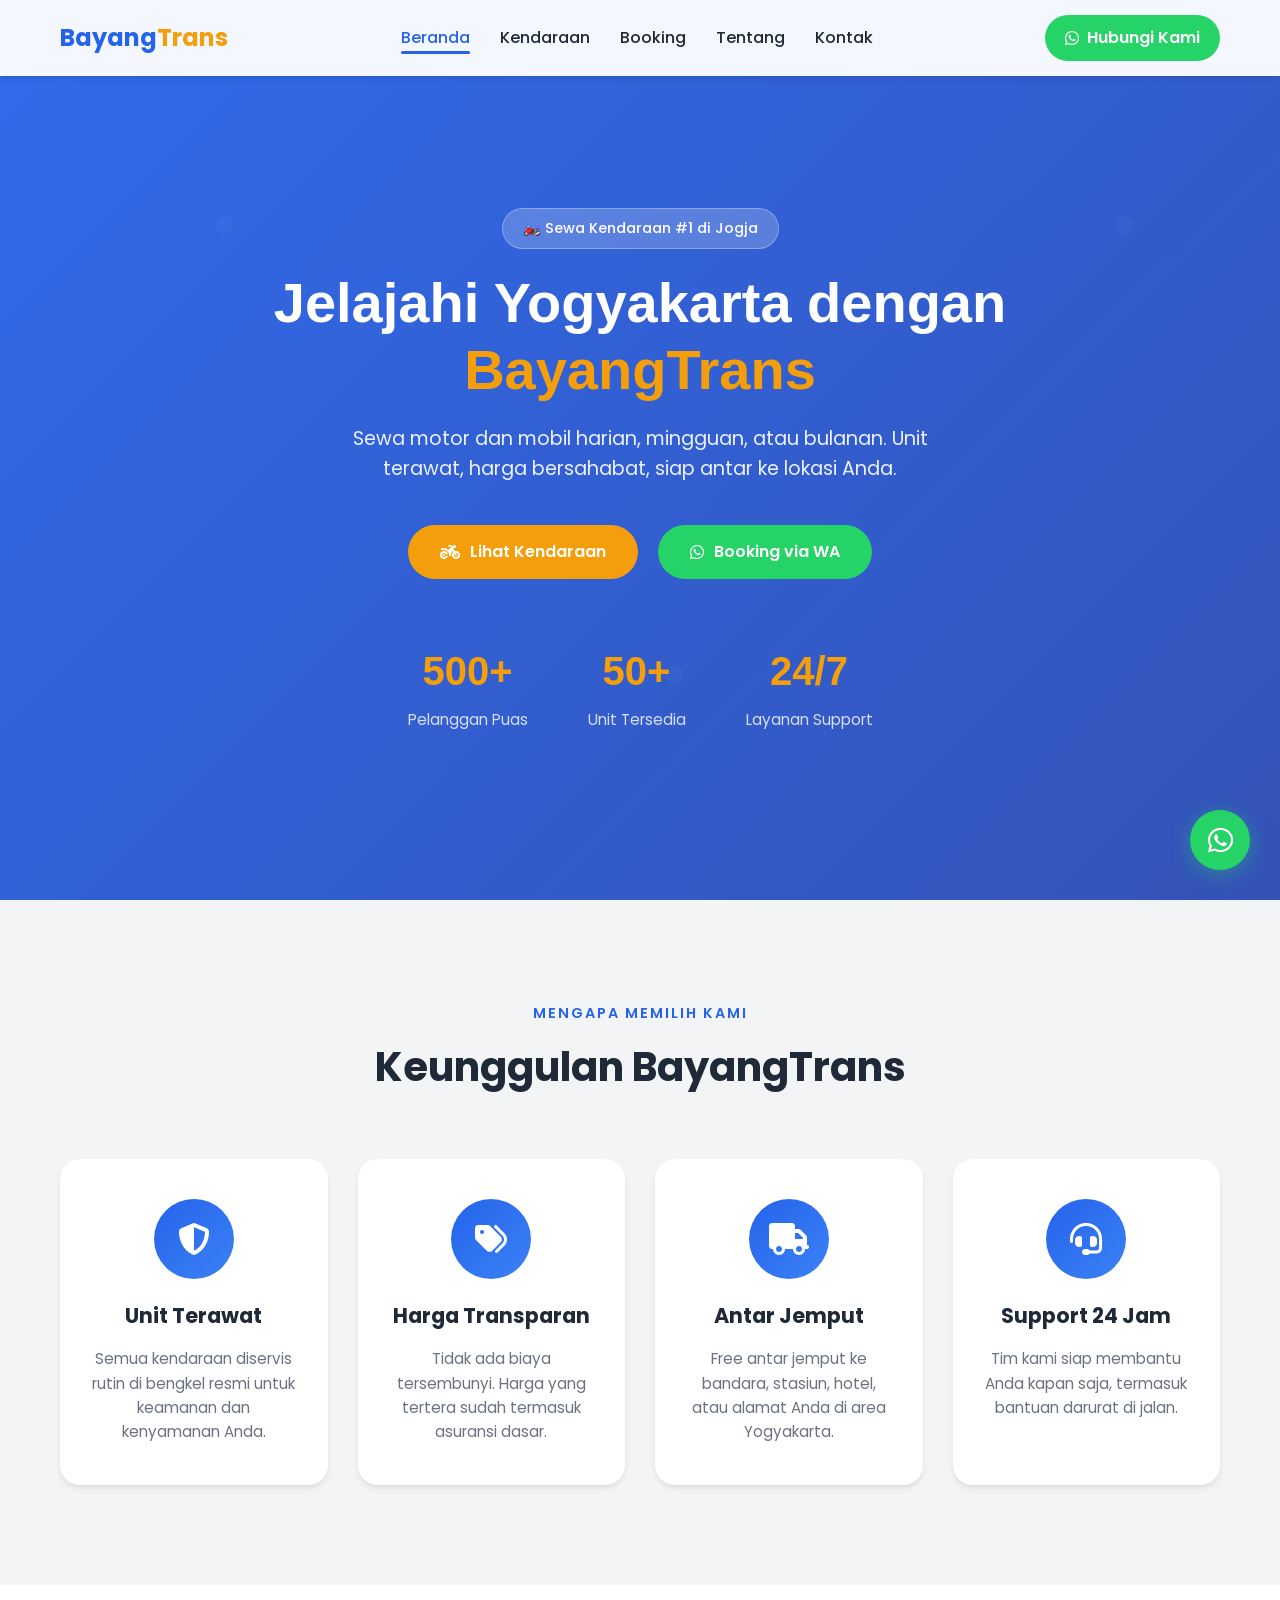
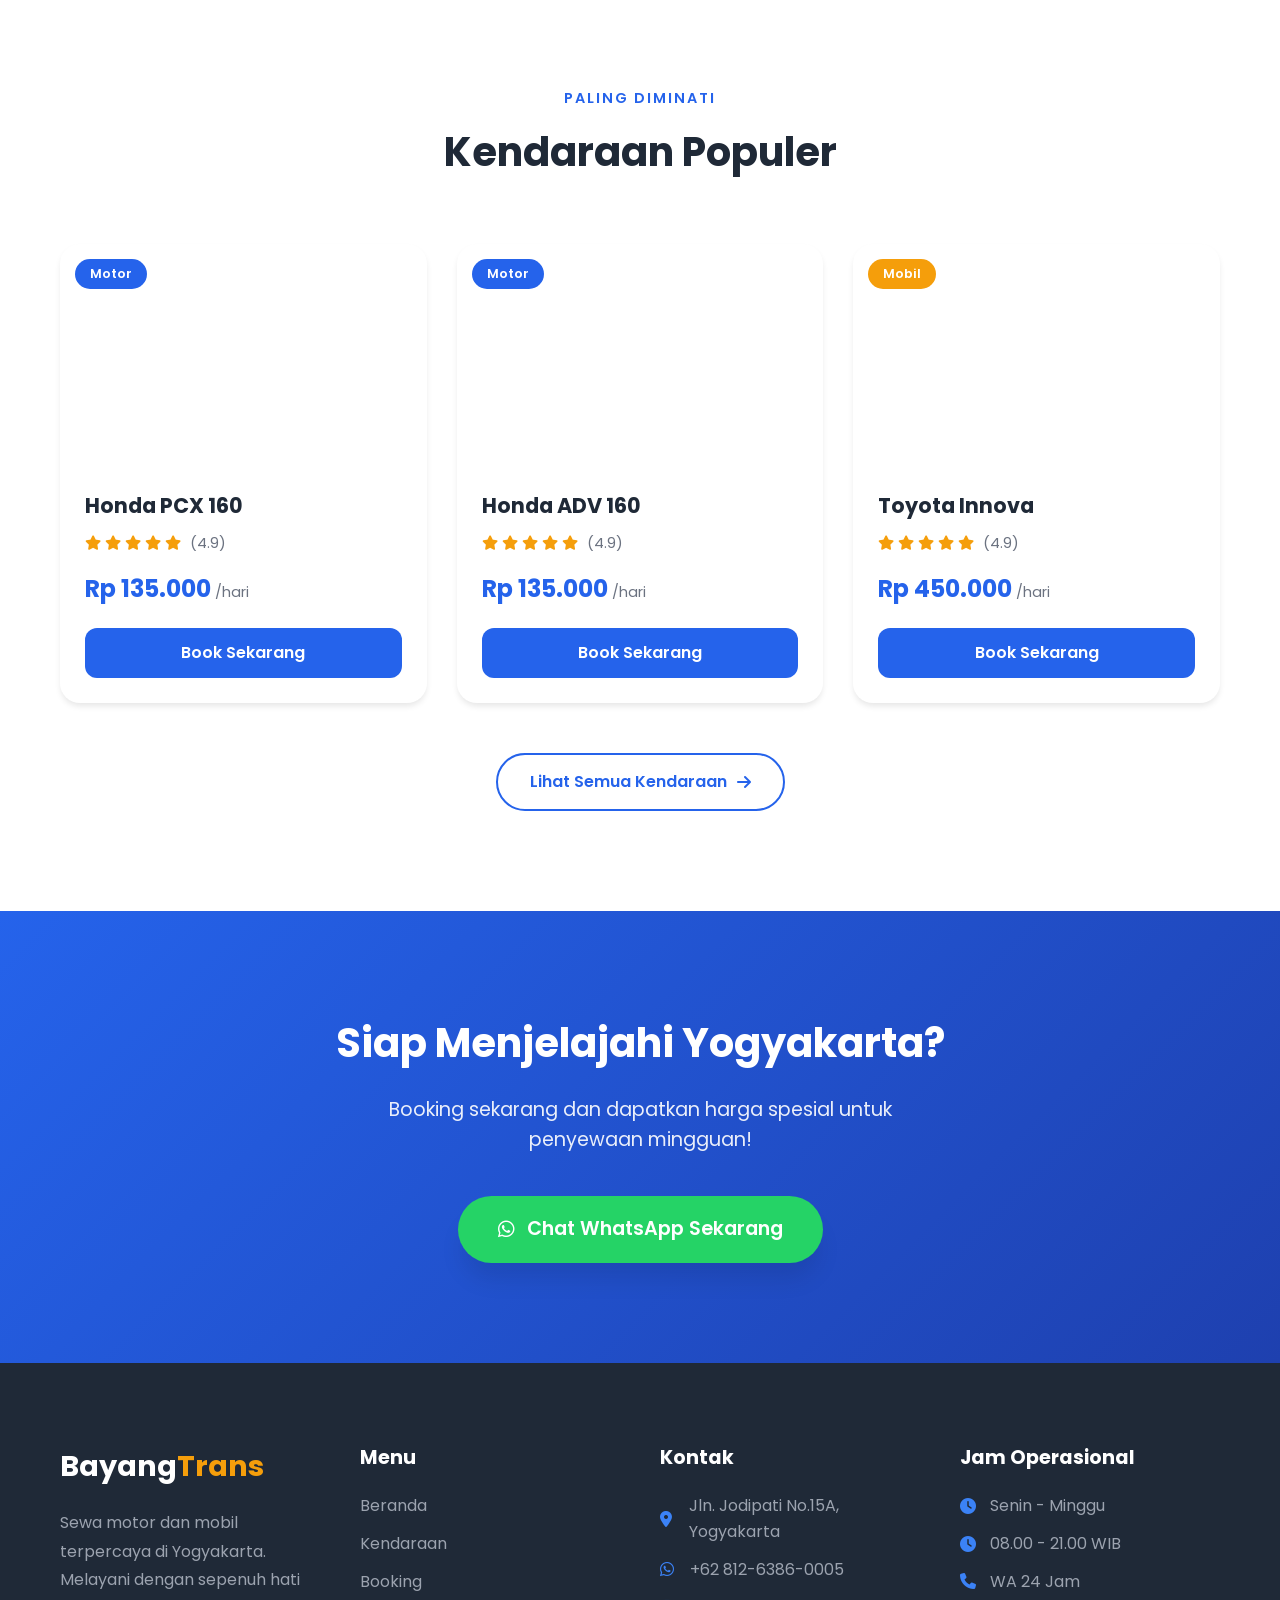
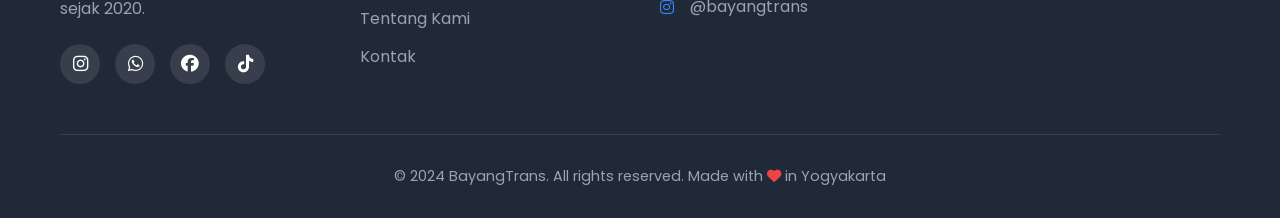
==== commit c4b25e06: "Update armada populer di homepage" ====
--- a/index.html
+++ b/index.html
@@ -117,11 +117,12 @@
                 <h2 class="section-title">Kendaraan Populer</h2>
             </div>
             <div class="popular-grid">
+                <!-- Honda PCX 160 -->
                 <div class="vehicle-card fade-in">
                     <div class="vehicle-badge">Motor</div>
                     <div class="vehicle-img" style="background: url('https://images.unsplash.com/photo-1558981403-c5f9899a28bc?auto=format&fit=crop&w=600&q=80') center/cover;"></div>
                     <div class="vehicle-info">
-                        <h3>Yamaha NMAX</h3>
+                        <h3>Honda PCX 160</h3>
                         <div class="vehicle-rating">
                             <i class="fas fa-star"></i>
                             <i class="fas fa-star"></i>
@@ -131,52 +132,54 @@
                             <span>(4.9)</span>
                         </div>
                         <div class="vehicle-price">
-                            <span class="price">Rp 80.000</span>
+                            <span class="price">Rp 135.000</span>
                             <span class="period">/hari</span>
                         </div>
-                        <a href="booking.html?kendaraan=NMAX" class="btn-book">Book Sekarang</a>
-                    </div>
-                </div>
-
+                        <a href="booking.html?kendaraan=Honda+PCX+160" class="btn-book">Book Sekarang</a>
+                    </div>
+                </div>
+
+                <!-- Honda ADV 160 -->
                 <div class="vehicle-card fade-in">
                     <div class="vehicle-badge">Motor</div>
-                    <div class="vehicle-img" style="background: url('https://images.unsplash.com/photo-1629814484931-37300b2b0816?auto=format&fit=crop&w=600&q=80') center/cover;"></div>
+                    <div class="vehicle-img" style="background: url('https://images.unsplash.com/photo-1568772585407-9361f9bf3a87?auto=format&fit=crop&w=600&q=80') center/cover;"></div>
                     <div class="vehicle-info">
-                        <h3>Honda Vario 160</h3>
+                        <h3>Honda ADV 160</h3>
                         <div class="vehicle-rating">
                             <i class="fas fa-star"></i>
                             <i class="fas fa-star"></i>
                             <i class="fas fa-star"></i>
                             <i class="fas fa-star"></i>
-                            <i class="fas fa-star-half-alt"></i>
-                            <span>(4.7)</span>
+                            <i class="fas fa-star"></i>
+                            <span>(4.9)</span>
                         </div>
                         <div class="vehicle-price">
-                            <span class="price">Rp 70.000</span>
+                            <span class="price">Rp 135.000</span>
                             <span class="period">/hari</span>
                         </div>
-                        <a href="booking.html?kendaraan=Vario" class="btn-book">Book Sekarang</a>
-                    </div>
-                </div>
-
+                        <a href="booking.html?kendaraan=Honda+ADV+160" class="btn-book">Book Sekarang</a>
+                    </div>
+                </div>
+
+                <!-- Toyota Innova -->
                 <div class="vehicle-card fade-in">
                     <div class="vehicle-badge popular">Mobil</div>
-                    <div class="vehicle-img" style="background: url('https://images.unsplash.com/photo-1590362891991-f776e747a588?auto=format&fit=crop&w=600&q=80') center/cover;"></div>
+                    <div class="vehicle-img" style="background: url('https://images.unsplash.com/photo-1609521263047-f8f205293f24?auto=format&fit=crop&w=600&q=80') center/cover;"></div>
                     <div class="vehicle-info">
-                        <h3>Toyota Avanza</h3>
+                        <h3>Toyota Innova</h3>
                         <div class="vehicle-rating">
                             <i class="fas fa-star"></i>
                             <i class="fas fa-star"></i>
                             <i class="fas fa-star"></i>
                             <i class="fas fa-star"></i>
                             <i class="fas fa-star"></i>
-                            <span>(4.8)</span>
+                            <span>(4.9)</span>
                         </div>
                         <div class="vehicle-price">
-                            <span class="price">Rp 350.000</span>
+                            <span class="price">Rp 450.000</span>
                             <span class="period">/hari</span>
                         </div>
-                        <a href="booking.html?kendaraan=Avanza" class="btn-book">Book Sekarang</a>
+                        <a href="booking.html?kendaraan=Toyota+Innova" class="btn-book">Book Sekarang</a>
                     </div>
                 </div>
             </div>
--- a/css/style.css
+++ b/css/style.css
@@ -0,0 +1,721 @@
+/* ===== RESET & BASE ===== */
+* {
+    margin: 0;
+    padding: 0;
+    box-sizing: border-box;
+}
+
+:root {
+    --primary: #2563eb;
+    --primary-dark: #1e40af;
+    --primary-light: #3b82f6;
+    --accent: #f59e0b;
+    --accent-dark: #d97706;
+    --success: #10b981;
+    --whatsapp: #25D366;
+    --dark: #1f2937;
+    --gray: #6b7280;
+    --light-gray: #f3f4f6;
+    --white: #ffffff;
+    --shadow: 0 4px 6px -1px rgba(0, 0, 0, 0.1);
+    --shadow-lg: 0 10px 15px -3px rgba(0, 0, 0, 0.1);
+    --shadow-xl: 0 20px 25px -5px rgba(0, 0, 0, 0.1);
+    --radius: 12px;
+    --radius-lg: 20px;
+    --transition: all 0.3s ease;
+}
+
+html {
+    scroll-behavior: smooth;
+}
+
+body {
+    font-family: 'Poppins', sans-serif;
+    color: var(--dark);
+    line-height: 1.6;
+    background-color: var(--white);
+    overflow-x: hidden;
+}
+
+.container {
+    max-width: 1200px;
+    margin: 0 auto;
+    padding: 0 20px;
+}
+
+a {
+    text-decoration: none;
+    color: inherit;
+}
+
+ul {
+    list-style: none;
+}
+
+img {
+    max-width: 100%;
+    height: auto;
+}
+
+/* ===== NAVBAR ===== */
+.navbar {
+    position: fixed;
+    top: 0;
+    left: 0;
+    right: 0;
+    background: rgba(255, 255, 255, 0.95);
+    backdrop-filter: blur(10px);
+    box-shadow: var(--shadow);
+    z-index: 1000;
+    transition: var(--transition);
+}
+
+.navbar.scrolled {
+    box-shadow: var(--shadow-lg);
+}
+
+.nav-container {
+    display: flex;
+    justify-content: space-between;
+    align-items: center;
+    padding: 15px 20px;
+}
+
+.logo {
+    display: flex;
+    align-items: center;
+    gap: 10px;
+}
+
+.logo-img {
+    height: 40px;
+    width: auto;
+}
+
+.logo-text {
+    font-size: 1.5rem;
+    font-weight: 700;
+    color: var(--primary);
+}
+
+.logo-text span {
+    color: var(--accent);
+}
+
+.nav-links {
+    display: flex;
+    gap: 30px;
+    align-items: center;
+}
+
+.nav-links a {
+    font-weight: 500;
+    color: var(--dark);
+    transition: var(--transition);
+    position: relative;
+}
+
+.nav-links a:hover,
+.nav-links a.active {
+    color: var(--primary);
+}
+
+.nav-links a.active::after {
+    content: '';
+    position: absolute;
+    bottom: -5px;
+    left: 0;
+    right: 0;
+    height: 3px;
+    background: var(--primary);
+    border-radius: 2px;
+}
+
+.nav-cta {
+    background: var(--whatsapp);
+    color: white;
+    padding: 10px 20px;
+    border-radius: 50px;
+    font-weight: 600;
+    transition: var(--transition);
+    display: flex;
+    align-items: center;
+    gap: 8px;
+}
+
+.nav-cta:hover {
+    background: #128C7E;
+    transform: translateY(-2px);
+}
+
+.hamburger {
+    display: none;
+    flex-direction: column;
+    gap: 5px;
+    cursor: pointer;
+    padding: 5px;
+}
+
+.hamburger span {
+    width: 25px;
+    height: 3px;
+    background: var(--dark);
+    border-radius: 3px;
+    transition: var(--transition);
+}
+
+/* ===== HERO SECTION ===== */
+.hero {
+    position: relative;
+    min-height: 100vh;
+    display: flex;
+    align-items: center;
+    background: linear-gradient(135deg, rgba(37, 99, 235, 0.95), rgba(30, 64, 175, 0.9)),
+                url('https://images.unsplash.com/photo-1596707328606-2580556f08a3?auto=format&fit=crop&w=1920&q=80') center/cover;
+    color: white;
+    padding: 120px 0 80px;
+    overflow: hidden;
+}
+
+.hero-overlay {
+    position: absolute;
+    top: 0;
+    left: 0;
+    right: 0;
+    bottom: 0;
+    background: url('data:image/svg+xml,<svg xmlns="http://www.w3.org/2000/svg" viewBox="0 0 100 100"><defs><pattern id="grain" width="100" height="100" patternUnits="userSpaceOnUse"><circle cx="25" cy="25" r="1" fill="white" opacity="0.1"/><circle cx="75" cy="75" r="1" fill="white" opacity="0.1"/></pattern></defs><rect width="100" height="100" fill="url(%23grain)"/></svg>');
+    opacity: 0.3;
+}
+
+.hero-content {
+    position: relative;
+    z-index: 2;
+    text-align: center;
+    max-width: 800px;
+}
+
+.hero-badge {
+    display: inline-block;
+    background: rgba(255, 255, 255, 0.2);
+    backdrop-filter: blur(10px);
+    padding: 8px 20px;
+    border-radius: 50px;
+    font-size: 0.9rem;
+    font-weight: 500;
+    margin-bottom: 20px;
+    border: 1px solid rgba(255, 255, 255, 0.3);
+}
+
+.hero h1 {
+    font-size: 3.5rem;
+    font-weight: 800;
+    line-height: 1.2;
+    margin-bottom: 20px;
+}
+
+.hero .highlight {
+    color: var(--accent);
+    position: relative;
+}
+
+.hero p {
+    font-size: 1.2rem;
+    opacity: 0.9;
+    margin-bottom: 40px;
+    max-width: 600px;
+    margin-left: auto;
+    margin-right: auto;
+}
+
+.hero-buttons {
+    display: flex;
+    gap: 20px;
+    justify-content: center;
+    flex-wrap: wrap;
+    margin-bottom: 60px;
+}
+
+.btn {
+    padding: 14px 32px;
+    border-radius: 50px;
+    font-weight: 600;
+    font-size: 1rem;
+    transition: var(--transition);
+    display: inline-flex;
+    align-items: center;
+    gap: 10px;
+    cursor: pointer;
+    border: none;
+}
+
+.btn-primary {
+    background: var(--accent);
+    color: white;
+}
+
+.btn-primary:hover {
+    background: var(--accent-dark);
+    transform: translateY(-3px);
+    box-shadow: var(--shadow-lg);
+}
+
+.btn-whatsapp {
+    background: var(--whatsapp);
+    color: white;
+}
+
+.btn-whatsapp:hover {
+    background: #128C7E;
+    transform: translateY(-3px);
+    box-shadow: var(--shadow-lg);
+}
+
+.btn-outline {
+    background: transparent;
+    color: var(--primary);
+    border: 2px solid var(--primary);
+}
+
+.btn-outline:hover {
+    background: var(--primary);
+    color: white;
+    transform: translateY(-3px);
+}
+
+.hero-stats {
+    display: flex;
+    justify-content: center;
+    gap: 60px;
+    flex-wrap: wrap;
+}
+
+.stat-item {
+    text-align: center;
+}
+
+.stat-item h3 {
+    font-size: 2.5rem;
+    font-weight: 800;
+    color: var(--accent);
+    margin-bottom: 5px;
+}
+
+.stat-item p {
+    font-size: 0.95rem;
+    opacity: 0.8;
+    margin: 0;
+}
+
+/* ===== SECTION STYLES ===== */
+.section-header {
+    text-align: center;
+    margin-bottom: 60px;
+}
+
+.section-subtitle {
+    display: inline-block;
+    color: var(--primary);
+    font-weight: 600;
+    font-size: 0.9rem;
+    text-transform: uppercase;
+    letter-spacing: 2px;
+    margin-bottom: 10px;
+}
+
+.section-title {
+    font-size: 2.5rem;
+    font-weight: 700;
+    color: var(--dark);
+}
+
+/* ===== FEATURES SECTION ===== */
+.features-section {
+    padding: 100px 0;
+    background: var(--light-gray);
+}
+
+.features-grid {
+    display: grid;
+    grid-template-columns: repeat(auto-fit, minmax(250px, 1fr));
+    gap: 30px;
+}
+
+.feature-card {
+    background: white;
+    padding: 40px 30px;
+    border-radius: var(--radius-lg);
+    text-align: center;
+    transition: var(--transition);
+    box-shadow: var(--shadow);
+}
+
+.feature-card:hover {
+    transform: translateY(-10px);
+    box-shadow: var(--shadow-xl);
+}
+
+.feature-icon {
+    width: 80px;
+    height: 80px;
+    background: linear-gradient(135deg, var(--primary), var(--primary-light));
+    border-radius: 50%;
+    display: flex;
+    align-items: center;
+    justify-content: center;
+    margin: 0 auto 20px;
+    font-size: 2rem;
+    color: white;
+}
+
+.feature-card h3 {
+    font-size: 1.3rem;
+    margin-bottom: 15px;
+    color: var(--dark);
+}
+
+.feature-card p {
+    color: var(--gray);
+    font-size: 0.95rem;
+}
+
+/* ===== POPULAR VEHICLES ===== */
+.popular-section {
+    padding: 100px 0;
+}
+
+.popular-grid {
+    display: grid;
+    grid-template-columns: repeat(auto-fit, minmax(300px, 1fr));
+    gap: 30px;
+    margin-bottom: 50px;
+}
+
+.vehicle-card {
+    background: white;
+    border-radius: var(--radius-lg);
+    overflow: hidden;
+    box-shadow: var(--shadow);
+    transition: var(--transition);
+    position: relative;
+}
+
+.vehicle-card:hover {
+    transform: translateY(-10px);
+    box-shadow: var(--shadow-xl);
+}
+
+.vehicle-badge {
+    position: absolute;
+    top: 15px;
+    left: 15px;
+    background: var(--primary);
+    color: white;
+    padding: 5px 15px;
+    border-radius: 50px;
+    font-size: 0.8rem;
+    font-weight: 600;
+    z-index: 2;
+}
+
+.vehicle-badge.popular {
+    background: var(--accent);
+}
+
+.vehicle-img {
+    height: 220px;
+    background-color: var(--light-gray);
+    background-size: cover;
+    background-position: center;
+}
+
+.vehicle-info {
+    padding: 25px;
+}
+
+.vehicle-info h3 {
+    font-size: 1.3rem;
+    margin-bottom: 10px;
+}
+
+.vehicle-rating {
+    color: var(--accent);
+    font-size: 0.9rem;
+    margin-bottom: 15px;
+}
+
+.vehicle-rating span {
+    color: var(--gray);
+    margin-left: 5px;
+}
+
+.vehicle-price {
+    margin-bottom: 20px;
+}
+
+.vehicle-price .price {
+    font-size: 1.5rem;
+    font-weight: 700;
+    color: var(--primary);
+}
+
+.vehicle-price .period {
+    color: var(--gray);
+    font-size: 0.9rem;
+}
+
+.btn-book {
+    display: block;
+    width: 100%;
+    padding: 12px;
+    background: var(--primary);
+    color: white;
+    text-align: center;
+    border-radius: var(--radius);
+    font-weight: 600;
+    transition: var(--transition);
+}
+
+.btn-book:hover {
+    background: var(--primary-dark);
+}
+
+.view-all {
+    text-align: center;
+}
+
+/* ===== CTA SECTION ===== */
+.cta-section {
+    padding: 100px 0;
+    background: linear-gradient(135deg, var(--primary), var(--primary-dark));
+    color: white;
+    text-align: center;
+}
+
+.cta-content h2 {
+    font-size: 2.5rem;
+    margin-bottom: 20px;
+}
+
+.cta-content p {
+    font-size: 1.2rem;
+    opacity: 0.9;
+    margin-bottom: 40px;
+    max-width: 600px;
+    margin-left: auto;
+    margin-right: auto;
+}
+
+.btn-whatsapp-large {
+    background: var(--whatsapp);
+    color: white;
+    padding: 18px 40px;
+    border-radius: 50px;
+    font-size: 1.2rem;
+    font-weight: 600;
+    display: inline-flex;
+    align-items: center;
+    gap: 12px;
+    transition: var(--transition);
+    box-shadow: var(--shadow-xl);
+}
+
+.btn-whatsapp-large:hover {
+    background: #128C7E;
+    transform: translateY(-3px) scale(1.05);
+}
+
+/* ===== FOOTER ===== */
+.footer {
+    background: var(--dark);
+    color: white;
+    padding: 80px 0 30px;
+}
+
+.footer-grid {
+    display: grid;
+    grid-template-columns: repeat(auto-fit, minmax(250px, 1fr));
+    gap: 40px;
+    margin-bottom: 50px;
+}
+
+.footer-logo {
+    margin-bottom: 20px;
+}
+
+.footer-logo .logo-text {
+    color: white;
+    font-size: 1.8rem;
+}
+
+.footer-logo .logo-text span {
+    color: var(--accent);
+}
+
+.footer-col p {
+    color: #9ca3af;
+    margin-bottom: 20px;
+    line-height: 1.8;
+}
+
+.social-links {
+    display: flex;
+    gap: 15px;
+}
+
+.social-links a {
+    width: 40px;
+    height: 40px;
+    background: rgba(255, 255, 255, 0.1);
+    border-radius: 50%;
+    display: flex;
+    align-items: center;
+    justify-content: center;
+    transition: var(--transition);
+    font-size: 1.1rem;
+}
+
+.social-links a:hover {
+    background: var(--primary);
+    transform: translateY(-3px);
+}
+
+.footer-col h4 {
+    font-size: 1.2rem;
+    margin-bottom: 20px;
+    color: white;
+}
+
+.footer-col ul li {
+    margin-bottom: 12px;
+}
+
+.footer-col ul li a {
+    color: #9ca3af;
+    transition: var(--transition);
+}
+
+.footer-col ul li a:hover {
+    color: var(--accent);
+    padding-left: 5px;
+}
+
+.contact-list li {
+    display: flex;
+    align-items: center;
+    gap: 10px;
+    color: #9ca3af;
+}
+
+.contact-list li i {
+    color: var(--primary-light);
+    width: 20px;
+}
+
+.footer-bottom {
+    text-align: center;
+    padding-top: 30px;
+    border-top: 1px solid rgba(255, 255, 255, 0.1);
+    color: #9ca3af;
+    font-size: 0.9rem;
+}
+
+/* ===== FLOATING WA ===== */
+.floating-wa {
+    position: fixed;
+    bottom: 30px;
+    right: 30px;
+    width: 60px;
+    height: 60px;
+    background: var(--whatsapp);
+    color: white;
+    border-radius: 50%;
+    display: flex;
+    align-items: center;
+    justify-content: center;
+    font-size: 1.8rem;
+    box-shadow: 0 4px 20px rgba(37, 211, 102, 0.4);
+    z-index: 999;
+    transition: var(--transition);
+    animation: pulse 2s infinite;
+}
+
+.floating-wa:hover {
+    transform: scale(1.1);
+    background: #128C7E;
+}
+
+@keyframes pulse {
+    0% { box-shadow: 0 0 0 0 rgba(37, 211, 102, 0.7); }
+    70% { box-shadow: 0 0 0 20px rgba(37, 211, 102, 0); }
+    100% { box-shadow: 0 0 0 0 rgba(37, 211, 102, 0); }
+}
+
+/* ===== RESPONSIVE ===== */
+@media (max-width: 768px) {
+    .nav-links {
+        position: fixed;
+        top: 70px;
+        left: -100%;
+        width: 100%;
+        height: calc(100vh - 70px);
+        background: white;
+        flex-direction: column;
+        padding: 40px 20px;
+        gap: 25px;
+        transition: var(--transition);
+        box-shadow: var(--shadow-lg);
+    }
+
+    .nav-links.active {
+        left: 0;
+    }
+
+    .nav-cta {
+        display: none;
+    }
+
+    .hamburger {
+        display: flex;
+    }
+
+    .hamburger.active span:nth-child(1) {
+        transform: rotate(45deg) translate(5px, 5px);
+    }
+
+    .hamburger.active span:nth-child(2) {
+        opacity: 0;
+    }
+
+    .hamburger.active span:nth-child(3) {
+        transform: rotate(-45deg) translate(7px, -6px);
+    }
+
+    .hero h1 {
+        font-size: 2.2rem;
+    }
+
+    .hero p {
+        font-size: 1rem;
+    }
+
+    .hero-stats {
+        gap: 30px;
+    }
+
+    .stat-item h3 {
+        font-size: 2rem;
+    }
+
+    .section-title {
+        font-size: 1.8rem;
+    }
+
+    .cta-content h2 {
+        font-size: 1.8rem;
+    }
+
+    .btn-whatsapp-large {
+        font-size: 1rem;
+        padding: 15px 30px;
+    }
+}
--- a/css/animations.css
+++ b/css/animations.css
@@ -0,0 +1,44 @@
+/* Fade In Up Animation */
+.fade-in {
+    opacity: 0;
+    transform: translateY(30px);
+    transition: opacity 0.8s ease-out, transform 0.8s ease-out;
+}
+
+.fade-in.visible {
+    opacity: 1;
+    transform: translateY(0);
+}
+
+/* Hover Scale Effect */
+.hover-scale {
+    transition: transform 0.3s ease;
+}
+
+.hover-scale:hover {
+    transform: scale(1.05);
+}
+
+/* Slide In from Left */
+.slide-in-left {
+    opacity: 0;
+    transform: translateX(-50px);
+    transition: all 0.8s ease-out;
+}
+
+.slide-in-left.visible {
+    opacity: 1;
+    transform: translateX(0);
+}
+
+/* Slide In from Right */
+.slide-in-right {
+    opacity: 0;
+    transform: translateX(50px);
+    transition: all 0.8s ease-out;
+}
+
+.slide-in-right.visible {
+    opacity: 1;
+    transform: translateX(0);
+}
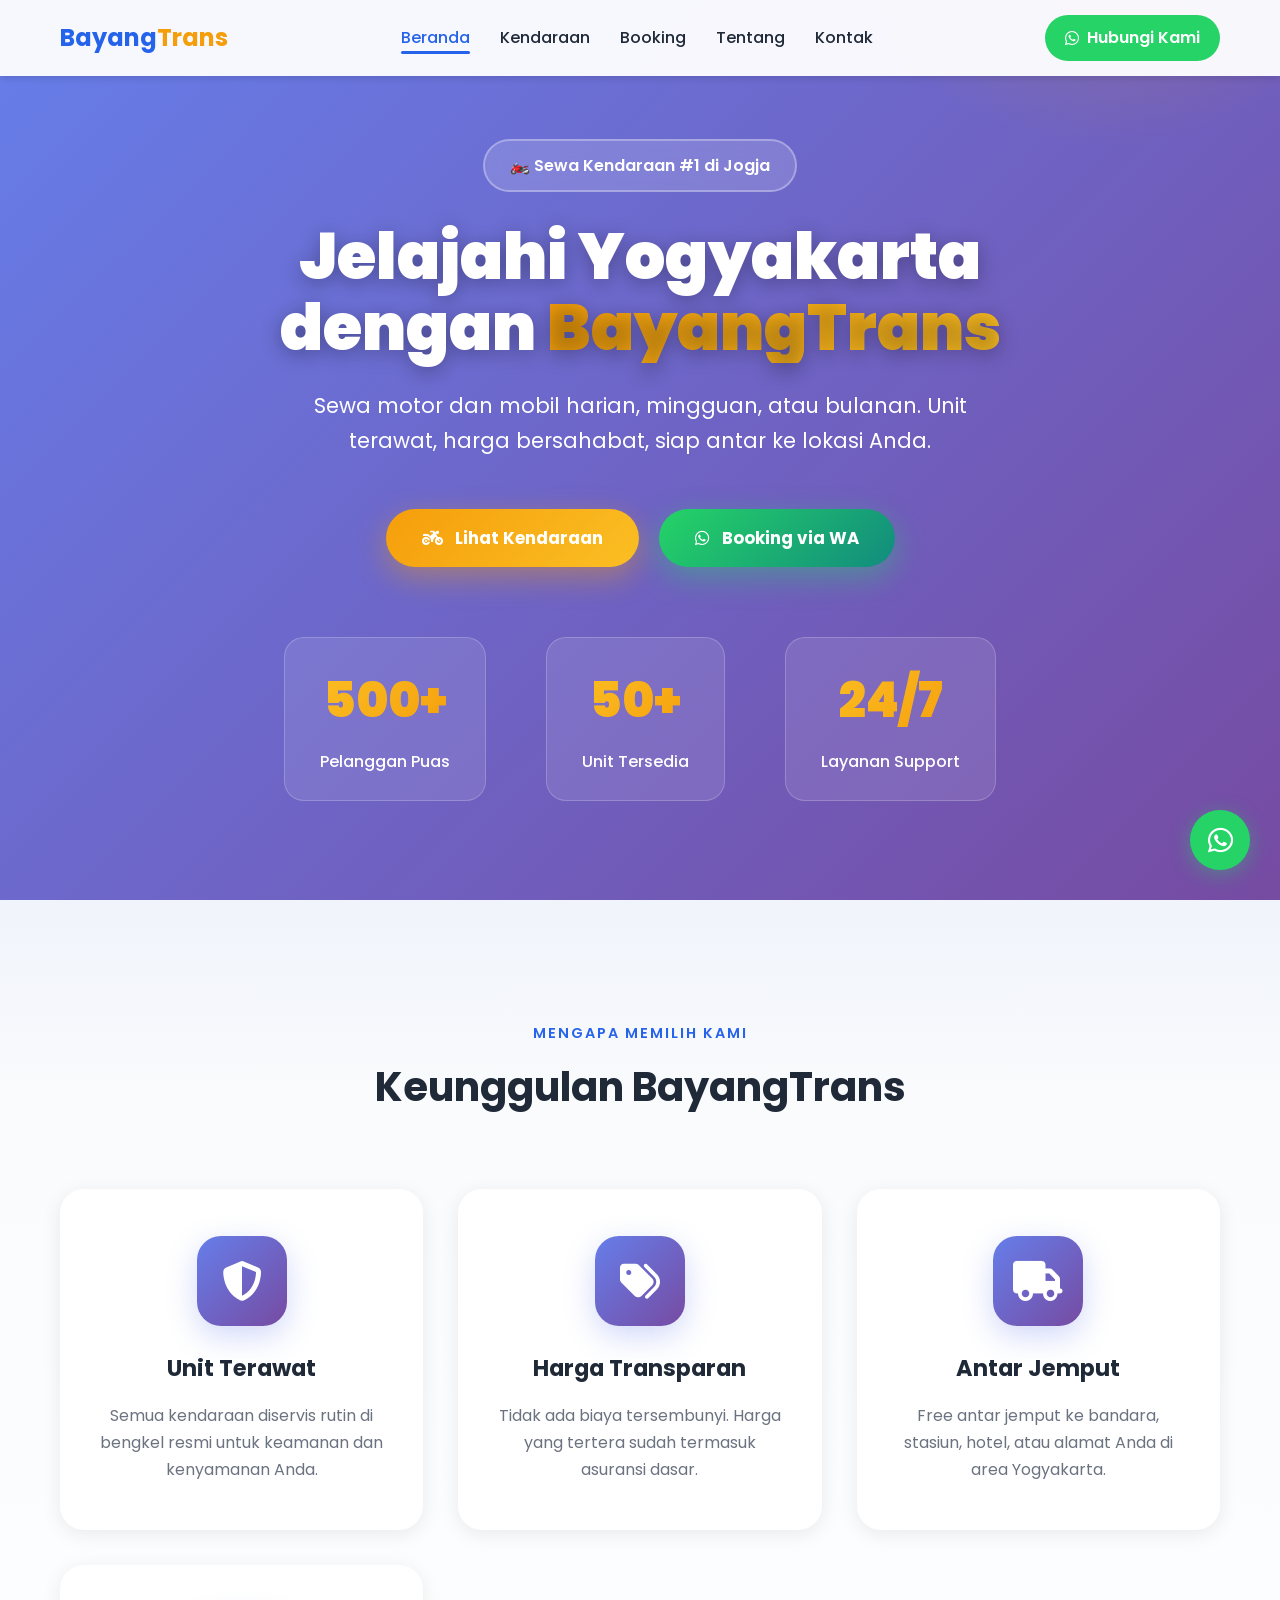
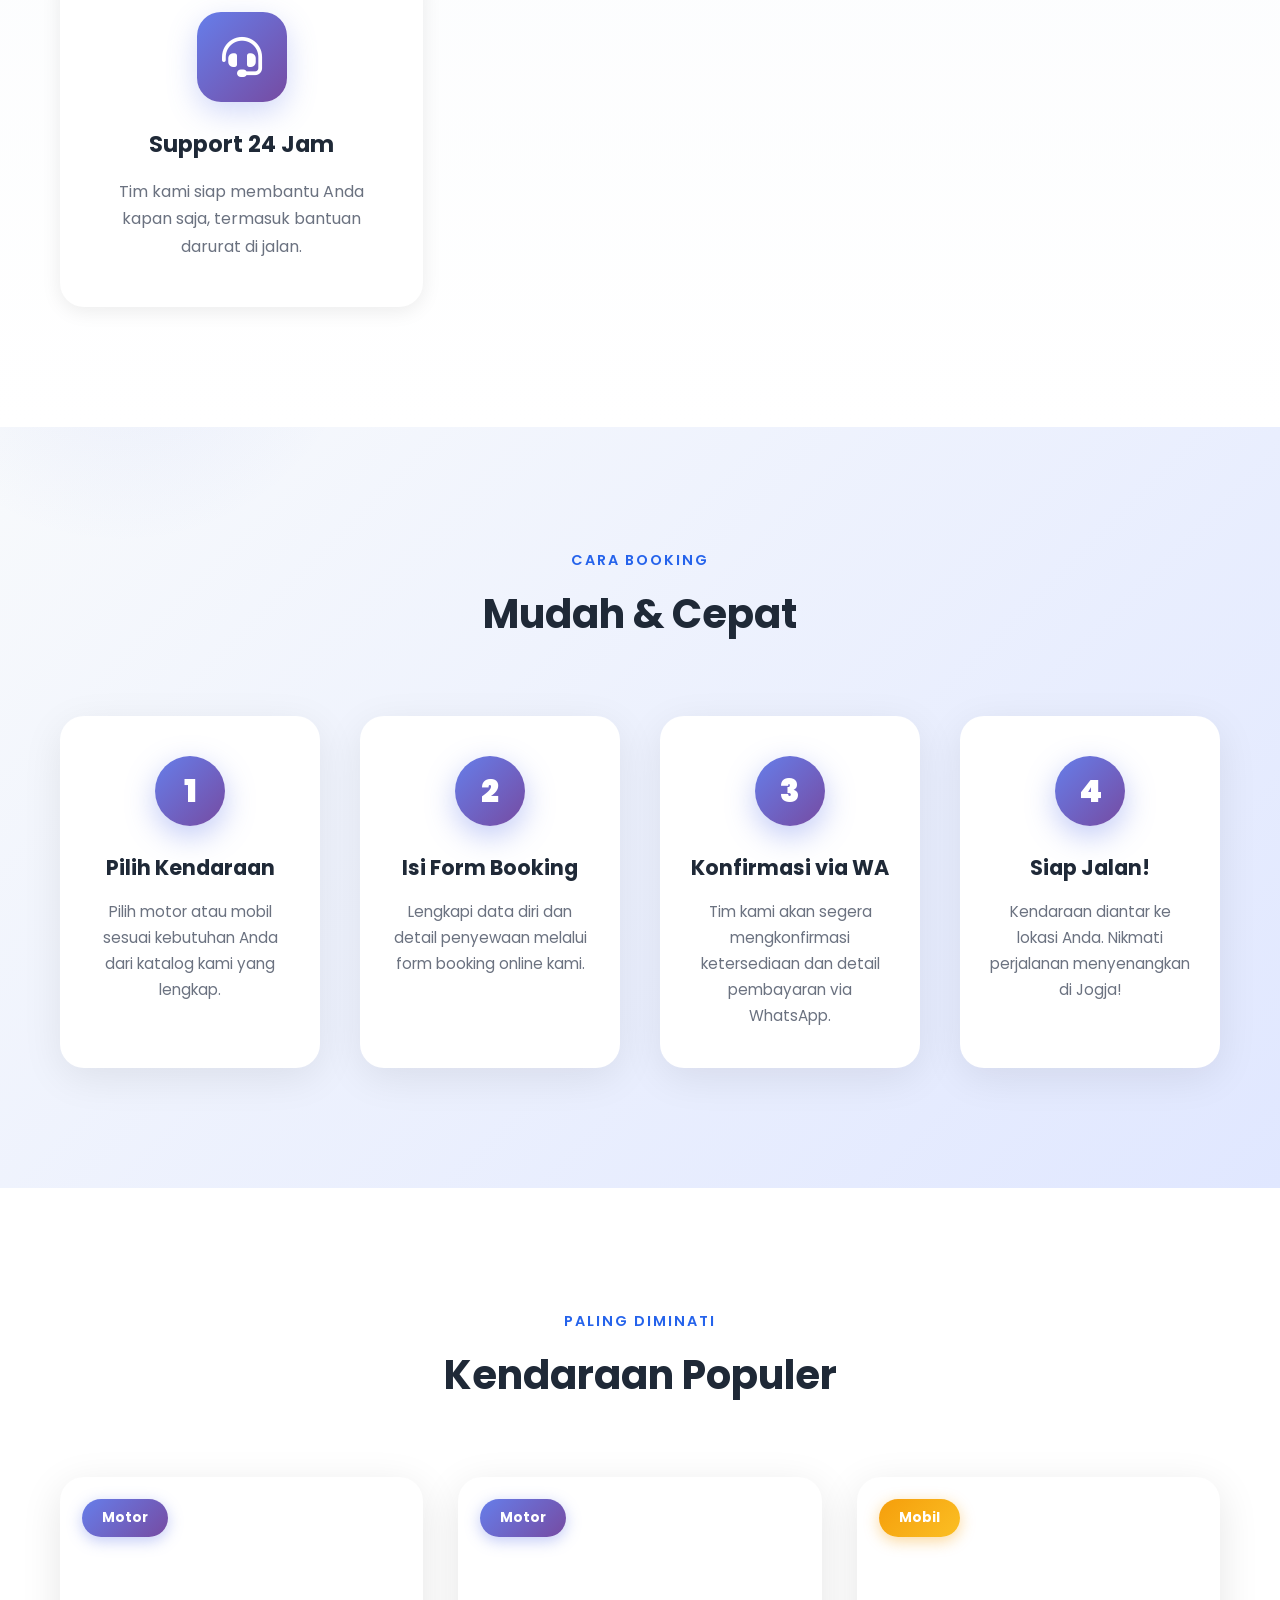
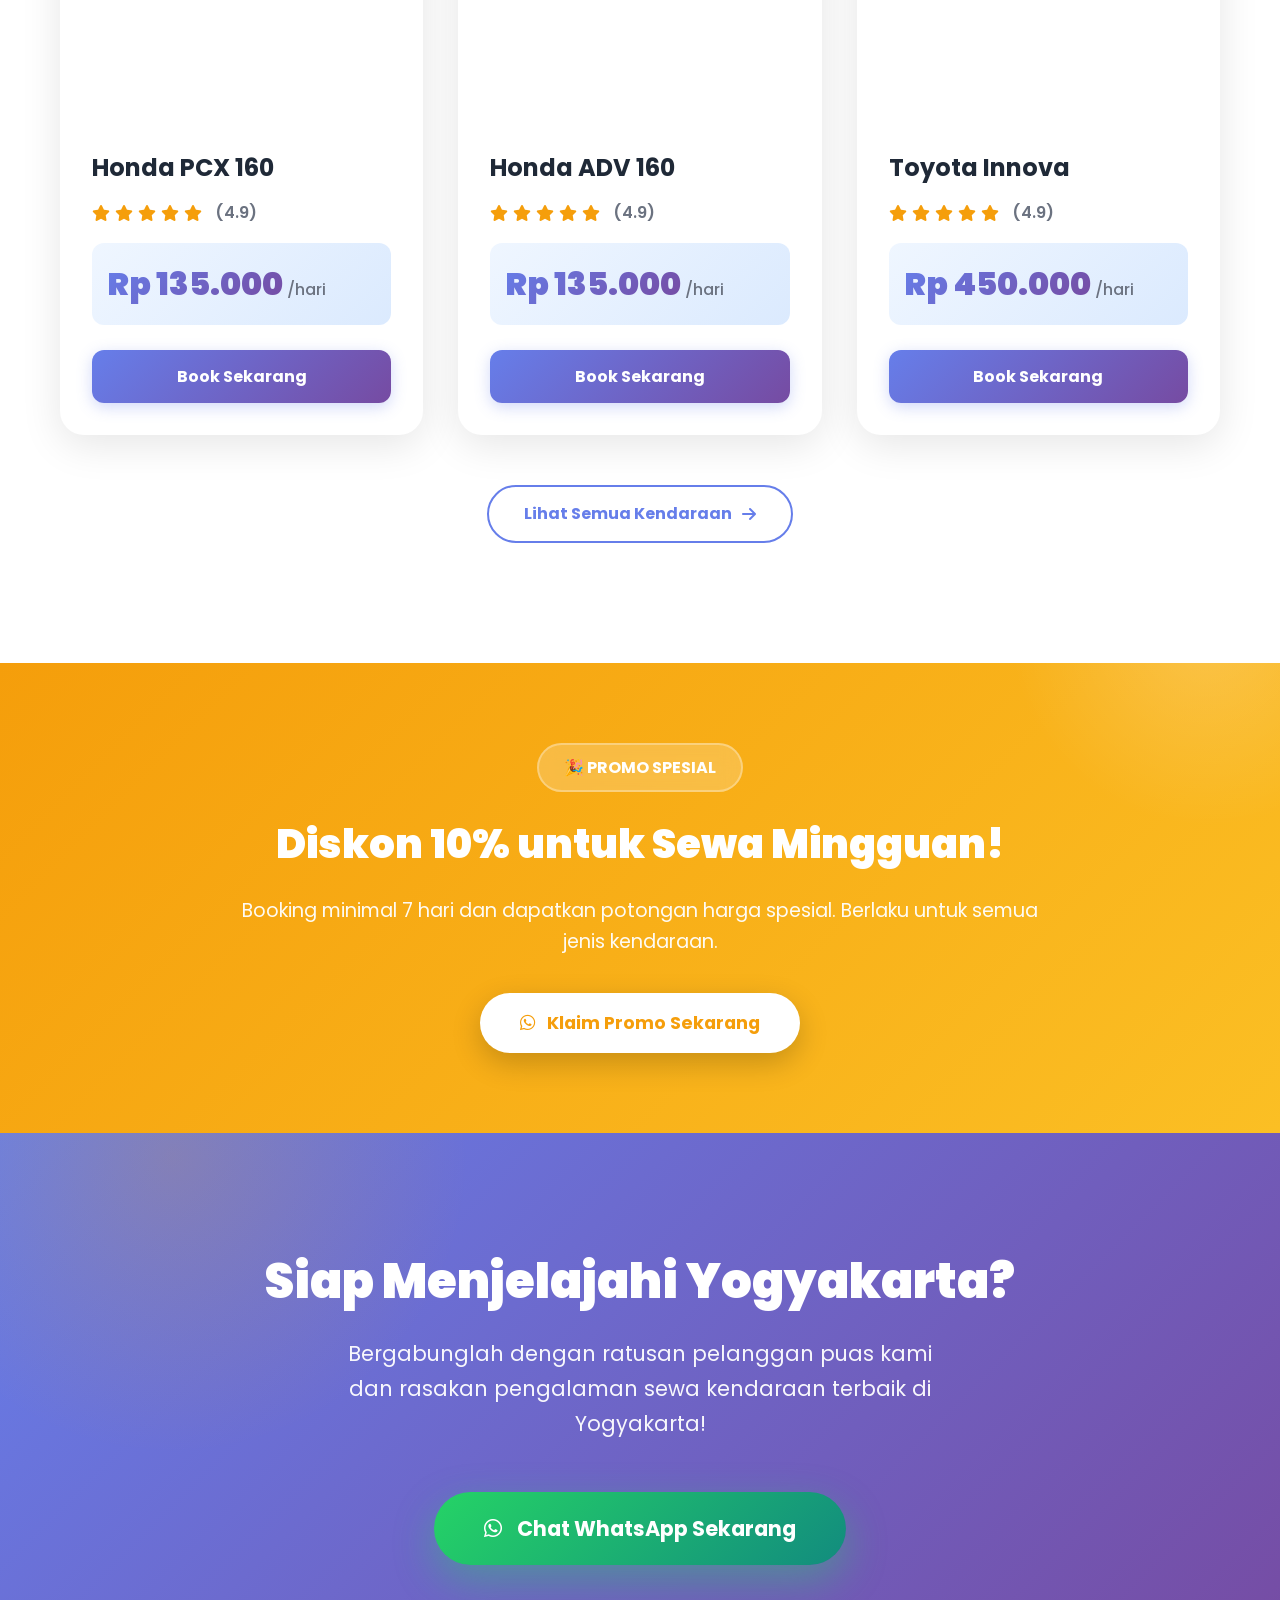
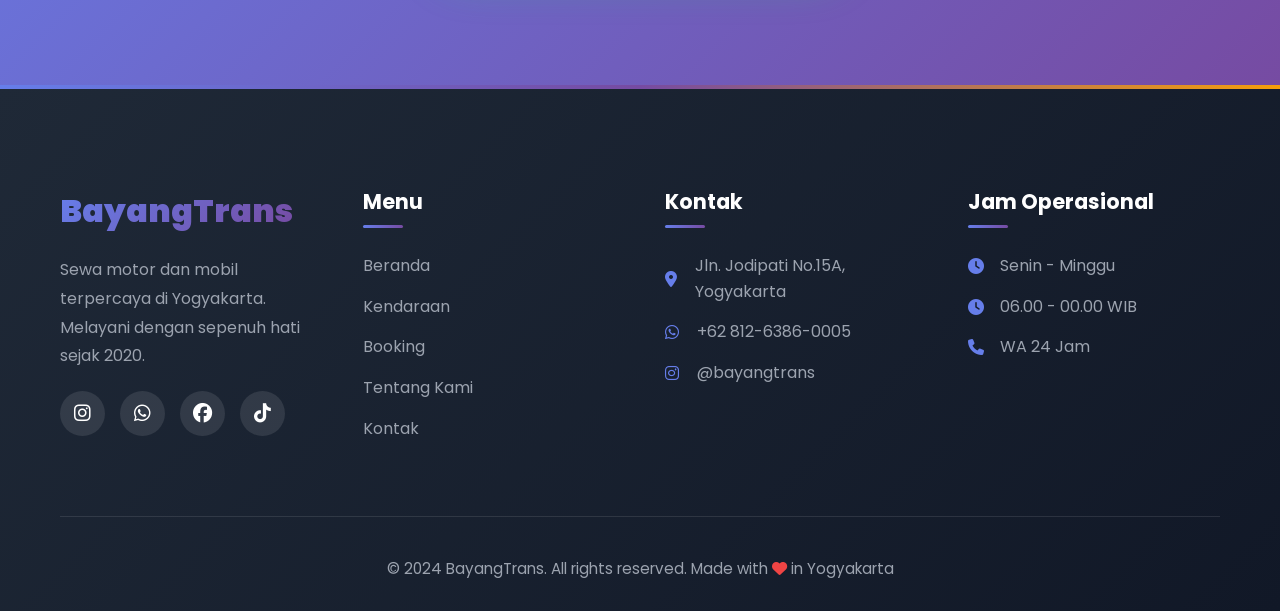
==== commit e36d63fb: "Redesign homepage dengan desain ultra-modern" ====
--- a/index.html
+++ b/index.html
@@ -5,10 +5,811 @@
     <meta name="viewport" content="width=device-width, initial-scale=1.0">
     <title>BayangTrans - Sewa Motor & Mobil Jogja Terpercaya</title>
     <meta name="description" content="Sewa motor dan mobil harian di Yogyakarta. Harga terjangkau, unit terawat, antar jemput.">
-    <link href="https://fonts.googleapis.com/css2?family=Poppins:wght@300;400;500;600;700;800&display=swap" rel="stylesheet">
+    <link href="https://fonts.googleapis.com/css2?family=Poppins:wght@300;400;500;600;700;800;900&display=swap" rel="stylesheet">
     <link rel="stylesheet" href="https://cdnjs.cloudflare.com/ajax/libs/font-awesome/6.4.0/css/all.min.css">
     <link rel="stylesheet" href="css/style.css">
     <link rel="stylesheet" href="css/animations.css">
+    <style>
+        /* ===== ENHANCED HERO SECTION ===== */
+        .hero {
+            position: relative;
+            min-height: 100vh;
+            display: flex;
+            align-items: center;
+            background: linear-gradient(135deg, #667eea 0%, #764ba2 100%);
+            color: white;
+            padding: 120px 0 80px;
+            overflow: hidden;
+        }
+        
+        .hero::before {
+            content: '';
+            position: absolute;
+            top: 0;
+            left: 0;
+            right: 0;
+            bottom: 0;
+            background: url('https://images.unsplash.com/photo-1596707328606-2580556f08a3?auto=format&fit=crop&w=1920&q=80') center/cover;
+            opacity: 0.15;
+            z-index: 1;
+        }
+        
+        .hero::after {
+            content: '';
+            position: absolute;
+            top: -50%;
+            right: -10%;
+            width: 600px;
+            height: 600px;
+            background: radial-gradient(circle, rgba(245, 158, 11, 0.3) 0%, transparent 70%);
+            border-radius: 50%;
+            animation: float 6s ease-in-out infinite;
+            z-index: 2;
+        }
+        
+        @keyframes float {
+            0%, 100% { transform: translateY(0) rotate(0deg); }
+            50% { transform: translateY(-30px) rotate(180deg); }
+        }
+        
+        .hero-content {
+            position: relative;
+            z-index: 3;
+            text-align: center;
+            max-width: 900px;
+        }
+        
+        .hero-badge {
+            display: inline-flex;
+            align-items: center;
+            gap: 10px;
+            background: rgba(255, 255, 255, 0.15);
+            backdrop-filter: blur(10px);
+            padding: 12px 25px;
+            border-radius: 50px;
+            font-size: 1rem;
+            font-weight: 600;
+            margin-bottom: 30px;
+            border: 2px solid rgba(255, 255, 255, 0.3);
+            animation: slideDown 0.8s ease-out;
+        }
+        
+        @keyframes slideDown {
+            from { opacity: 0; transform: translateY(-30px); }
+            to { opacity: 1; transform: translateY(0); }
+        }
+        
+        .hero h1 {
+            font-size: 4rem;
+            font-weight: 900;
+            line-height: 1.1;
+            margin-bottom: 25px;
+            animation: fadeInUp 1s ease-out 0.2s both;
+            text-shadow: 0 4px 20px rgba(0, 0, 0, 0.3);
+        }
+        
+        @keyframes fadeInUp {
+            from { opacity: 0; transform: translateY(40px); }
+            to { opacity: 1; transform: translateY(0); }
+        }
+        
+        .hero .highlight {
+            background: linear-gradient(135deg, #f59e0b, #fbbf24);
+            -webkit-background-clip: text;
+            -webkit-text-fill-color: transparent;
+            background-clip: text;
+            position: relative;
+            display: inline-block;
+        }
+        
+        .hero p {
+            font-size: 1.3rem;
+            opacity: 0.95;
+            margin-bottom: 50px;
+            max-width: 700px;
+            margin-left: auto;
+            margin-right: auto;
+            animation: fadeInUp 1s ease-out 0.4s both;
+            line-height: 1.7;
+        }
+        
+        .hero-buttons {
+            display: flex;
+            gap: 20px;
+            justify-content: center;
+            flex-wrap: wrap;
+            margin-bottom: 70px;
+            animation: fadeInUp 1s ease-out 0.6s both;
+        }
+        
+        .btn {
+            padding: 16px 36px;
+            border-radius: 50px;
+            font-weight: 700;
+            font-size: 1.05rem;
+            transition: all 0.3s cubic-bezier(0.4, 0, 0.2, 1);
+            display: inline-flex;
+            align-items: center;
+            gap: 12px;
+            cursor: pointer;
+            border: none;
+            position: relative;
+            overflow: hidden;
+        }
+        
+        .btn::before {
+            content: '';
+            position: absolute;
+            top: 50%;
+            left: 50%;
+            width: 0;
+            height: 0;
+            border-radius: 50%;
+            background: rgba(255, 255, 255, 0.3);
+            transform: translate(-50%, -50%);
+            transition: width 0.6s, height 0.6s;
+        }
+        
+        .btn:hover::before {
+            width: 300px;
+            height: 300px;
+        }
+        
+        .btn-primary {
+            background: linear-gradient(135deg, #f59e0b, #fbbf24);
+            color: white;
+            box-shadow: 0 10px 30px rgba(245, 158, 11, 0.4);
+        }
+        
+        .btn-primary:hover {
+            transform: translateY(-5px) scale(1.05);
+            box-shadow: 0 15px 40px rgba(245, 158, 11, 0.6);
+        }
+        
+        .btn-whatsapp {
+            background: linear-gradient(135deg, #25D366, #128C7E);
+            color: white;
+            box-shadow: 0 10px 30px rgba(37, 211, 102, 0.4);
+        }
+        
+        .btn-whatsapp:hover {
+            transform: translateY(-5px) scale(1.05);
+            box-shadow: 0 15px 40px rgba(37, 211, 102, 0.6);
+        }
+        
+        .hero-stats {
+            display: flex;
+            justify-content: center;
+            gap: 60px;
+            flex-wrap: wrap;
+            animation: fadeInUp 1s ease-out 0.8s both;
+        }
+        
+        .stat-item {
+            text-align: center;
+            padding: 25px 35px;
+            background: rgba(255, 255, 255, 0.1);
+            backdrop-filter: blur(10px);
+            border-radius: 20px;
+            border: 1px solid rgba(255, 255, 255, 0.2);
+            transition: all 0.3s ease;
+        }
+        
+        .stat-item:hover {
+            transform: translateY(-10px);
+            background: rgba(255, 255, 255, 0.15);
+            border-color: rgba(255, 255, 255, 0.4);
+        }
+        
+        .stat-item h3 {
+            font-size: 3rem;
+            font-weight: 900;
+            background: linear-gradient(135deg, #fbbf24, #f59e0b);
+            -webkit-background-clip: text;
+            -webkit-text-fill-color: transparent;
+            background-clip: text;
+            margin-bottom: 8px;
+        }
+        
+        .stat-item p {
+            font-size: 1rem;
+            opacity: 0.9;
+            margin: 0;
+            font-weight: 500;
+        }
+
+        /* ===== ENHANCED FEATURES SECTION ===== */
+        .features-section {
+            padding: 120px 0;
+            background: linear-gradient(180deg, #f8fafc 0%, #ffffff 100%);
+            position: relative;
+        }
+        
+        .features-section::before {
+            content: '';
+            position: absolute;
+            top: 0;
+            left: 0;
+            right: 0;
+            height: 200px;
+            background: linear-gradient(180deg, rgba(102, 126, 234, 0.05) 0%, transparent 100%);
+        }
+        
+        .features-grid {
+            display: grid;
+            grid-template-columns: repeat(auto-fit, minmax(280px, 1fr));
+            gap: 35px;
+            margin-top: 70px;
+        }
+        
+        .feature-card {
+            background: white;
+            padding: 45px 35px;
+            border-radius: 24px;
+            text-align: center;
+            transition: all 0.4s cubic-bezier(0.4, 0, 0.2, 1);
+            box-shadow: 0 4px 20px rgba(0, 0, 0, 0.08);
+            position: relative;
+            overflow: hidden;
+            border: 2px solid transparent;
+        }
+        
+        .feature-card::before {
+            content: '';
+            position: absolute;
+            top: 0;
+            left: 0;
+            right: 0;
+            height: 4px;
+            background: linear-gradient(90deg, #667eea, #764ba2);
+            transform: scaleX(0);
+            transition: transform 0.4s ease;
+        }
+        
+        .feature-card:hover::before {
+            transform: scaleX(1);
+        }
+        
+        .feature-card:hover {
+            transform: translateY(-15px);
+            box-shadow: 0 20px 50px rgba(102, 126, 234, 0.2);
+            border-color: rgba(102, 126, 234, 0.2);
+        }
+        
+        .feature-icon {
+            width: 90px;
+            height: 90px;
+            background: linear-gradient(135deg, #667eea, #764ba2);
+            border-radius: 24px;
+            display: flex;
+            align-items: center;
+            justify-content: center;
+            margin: 0 auto 25px;
+            font-size: 2.5rem;
+            color: white;
+            transition: all 0.4s ease;
+            box-shadow: 0 10px 30px rgba(102, 126, 234, 0.3);
+        }
+        
+        .feature-card:hover .feature-icon {
+            transform: rotate(360deg) scale(1.1);
+        }
+        
+        .feature-card h3 {
+            font-size: 1.4rem;
+            margin-bottom: 15px;
+            color: #1f2937;
+            font-weight: 700;
+        }
+        
+        .feature-card p {
+            color: #6b7280;
+            font-size: 1rem;
+            line-height: 1.7;
+        }
+
+        /* ===== ENHANCED POPULAR VEHICLES ===== */
+        .popular-section {
+            padding: 120px 0;
+            background: white;
+            position: relative;
+        }
+        
+        .popular-grid {
+            display: grid;
+            grid-template-columns: repeat(auto-fit, minmax(320px, 1fr));
+            gap: 35px;
+            margin: 70px 0 50px;
+        }
+        
+        .vehicle-card {
+            background: white;
+            border-radius: 24px;
+            overflow: hidden;
+            box-shadow: 0 10px 40px rgba(0, 0, 0, 0.1);
+            transition: all 0.4s cubic-bezier(0.4, 0, 0.2, 1);
+            position: relative;
+            border: 2px solid transparent;
+        }
+        
+        .vehicle-card:hover {
+            transform: translateY(-15px) scale(1.02);
+            box-shadow: 0 25px 60px rgba(102, 126, 234, 0.25);
+            border-color: rgba(102, 126, 234, 0.3);
+        }
+        
+        .vehicle-badge {
+            position: absolute;
+            top: 20px;
+            left: 20px;
+            background: linear-gradient(135deg, #667eea, #764ba2);
+            color: white;
+            padding: 8px 20px;
+            border-radius: 50px;
+            font-size: 0.85rem;
+            font-weight: 700;
+            z-index: 2;
+            box-shadow: 0 4px 15px rgba(102, 126, 234, 0.4);
+        }
+        
+        .vehicle-badge.popular {
+            background: linear-gradient(135deg, #f59e0b, #fbbf24);
+            box-shadow: 0 4px 15px rgba(245, 158, 11, 0.4);
+        }
+        
+        .vehicle-img {
+            height: 240px;
+            background-color: #f3f4f6;
+            background-size: cover;
+            background-position: center;
+            position: relative;
+            overflow: hidden;
+        }
+        
+        .vehicle-img::after {
+            content: '';
+            position: absolute;
+            top: 0;
+            left: 0;
+            right: 0;
+            bottom: 0;
+            background: linear-gradient(180deg, transparent 50%, rgba(0, 0, 0, 0.3) 100%);
+            opacity: 0;
+            transition: opacity 0.4s ease;
+        }
+        
+        .vehicle-card:hover .vehicle-img::after {
+            opacity: 1;
+        }
+        
+        .vehicle-info {
+            padding: 30px;
+        }
+        
+        .vehicle-info h3 {
+            font-size: 1.5rem;
+            margin-bottom: 12px;
+            font-weight: 700;
+            color: #1f2937;
+        }
+        
+        .vehicle-rating {
+            color: #f59e0b;
+            font-size: 1rem;
+            margin-bottom: 18px;
+            display: flex;
+            align-items: center;
+            gap: 5px;
+        }
+        
+        .vehicle-rating span {
+            color: #6b7280;
+            margin-left: 8px;
+            font-weight: 600;
+        }
+        
+        .vehicle-price {
+            margin-bottom: 25px;
+            padding: 15px;
+            background: linear-gradient(135deg, #eff6ff, #dbeafe);
+            border-radius: 12px;
+        }
+        
+        .vehicle-price .price {
+            font-size: 2rem;
+            font-weight: 900;
+            background: linear-gradient(135deg, #667eea, #764ba2);
+            -webkit-background-clip: text;
+            -webkit-text-fill-color: transparent;
+            background-clip: text;
+        }
+        
+        .vehicle-price .period {
+            color: #6b7280;
+            font-size: 1rem;
+            font-weight: 500;
+        }
+        
+        .btn-book {
+            display: block;
+            width: 100%;
+            padding: 14px;
+            background: linear-gradient(135deg, #667eea, #764ba2);
+            color: white;
+            text-align: center;
+            border-radius: 12px;
+            font-weight: 700;
+            font-size: 1rem;
+            transition: all 0.3s ease;
+            box-shadow: 0 4px 15px rgba(102, 126, 234, 0.3);
+        }
+        
+        .btn-book:hover {
+            background: linear-gradient(135deg, #764ba2, #667eea);
+            transform: translateY(-3px);
+            box-shadow: 0 8px 25px rgba(102, 126, 234, 0.5);
+        }
+        
+        .view-all {
+            text-align: center;
+            margin-top: 50px;
+        }
+        
+        .btn-outline {
+            background: transparent;
+            color: #667eea;
+            border: 2px solid #667eea;
+            padding: 14px 35px;
+            border-radius: 50px;
+            font-weight: 700;
+            transition: all 0.3s ease;
+            display: inline-flex;
+            align-items: center;
+            gap: 10px;
+        }
+        
+        .btn-outline:hover {
+            background: linear-gradient(135deg, #667eea, #764ba2);
+            color: white;
+            border-color: transparent;
+            transform: translateY(-3px);
+            box-shadow: 0 10px 30px rgba(102, 126, 234, 0.4);
+        }
+
+        /* ===== HOW IT WORKS SECTION ===== */
+        .how-it-works {
+            padding: 120px 0;
+            background: linear-gradient(135deg, #f8fafc 0%, #e0e7ff 100%);
+            position: relative;
+            overflow: hidden;
+        }
+        
+        .how-it-works::before {
+            content: '';
+            position: absolute;
+            top: -50%;
+            left: -10%;
+            width: 500px;
+            height: 500px;
+            background: radial-gradient(circle, rgba(102, 126, 234, 0.1) 0%, transparent 70%);
+            border-radius: 50%;
+        }
+        
+        .steps-grid {
+            display: grid;
+            grid-template-columns: repeat(auto-fit, minmax(250px, 1fr));
+            gap: 40px;
+            margin-top: 70px;
+            position: relative;
+            z-index: 2;
+        }
+        
+        .step-card {
+            text-align: center;
+            padding: 40px 30px;
+            background: white;
+            border-radius: 24px;
+            box-shadow: 0 10px 40px rgba(0, 0, 0, 0.08);
+            position: relative;
+            transition: all 0.4s ease;
+        }
+        
+        .step-card:hover {
+            transform: translateY(-10px);
+            box-shadow: 0 20px 50px rgba(102, 126, 234, 0.2);
+        }
+        
+        .step-number {
+            width: 70px;
+            height: 70px;
+            background: linear-gradient(135deg, #667eea, #764ba2);
+            color: white;
+            border-radius: 50%;
+            display: flex;
+            align-items: center;
+            justify-content: center;
+            font-size: 2rem;
+            font-weight: 900;
+            margin: 0 auto 25px;
+            box-shadow: 0 10px 30px rgba(102, 126, 234, 0.4);
+        }
+        
+        .step-card h3 {
+            font-size: 1.3rem;
+            margin-bottom: 15px;
+            color: #1f2937;
+            font-weight: 700;
+        }
+        
+        .step-card p {
+            color: #6b7280;
+            line-height: 1.7;
+            font-size: 0.95rem;
+        }
+
+        /* ===== PROMO BANNER ===== */
+        .promo-banner {
+            padding: 80px 0;
+            background: linear-gradient(135deg, #f59e0b, #fbbf24);
+            color: white;
+            text-align: center;
+            position: relative;
+            overflow: hidden;
+        }
+        
+        .promo-banner::before {
+            content: '';
+            position: absolute;
+            top: -50%;
+            right: -10%;
+            width: 400px;
+            height: 400px;
+            background: radial-gradient(circle, rgba(255, 255, 255, 0.2) 0%, transparent 70%);
+            border-radius: 50%;
+            animation: float 8s ease-in-out infinite;
+        }
+        
+        .promo-content {
+            position: relative;
+            z-index: 2;
+            max-width: 800px;
+            margin: 0 auto;
+        }
+        
+        .promo-badge {
+            display: inline-block;
+            background: rgba(255, 255, 255, 0.2);
+            backdrop-filter: blur(10px);
+            padding: 10px 25px;
+            border-radius: 50px;
+            font-weight: 700;
+            margin-bottom: 20px;
+            border: 2px solid rgba(255, 255, 255, 0.3);
+        }
+        
+        .promo-content h2 {
+            font-size: 2.5rem;
+            margin-bottom: 20px;
+            font-weight: 900;
+        }
+        
+        .promo-content p {
+            font-size: 1.2rem;
+            margin-bottom: 35px;
+            opacity: 0.95;
+        }
+        
+        .btn-promo {
+            background: white;
+            color: #f59e0b;
+            padding: 16px 40px;
+            border-radius: 50px;
+            font-weight: 700;
+            font-size: 1.1rem;
+            display: inline-flex;
+            align-items: center;
+            gap: 12px;
+            transition: all 0.3s ease;
+            box-shadow: 0 10px 30px rgba(0, 0, 0, 0.2);
+        }
+        
+        .btn-promo:hover {
+            transform: translateY(-5px) scale(1.05);
+            box-shadow: 0 15px 40px rgba(0, 0, 0, 0.3);
+        }
+
+        /* ===== ENHANCED CTA SECTION ===== */
+        .cta-section {
+            padding: 120px 0;
+            background: linear-gradient(135deg, #667eea 0%, #764ba2 100%);
+            color: white;
+            text-align: center;
+            position: relative;
+            overflow: hidden;
+        }
+        
+        .cta-section::before {
+            content: '';
+            position: absolute;
+            top: -50%;
+            left: -10%;
+            width: 600px;
+            height: 600px;
+            background: radial-gradient(circle, rgba(245, 158, 11, 0.2) 0%, transparent 70%);
+            border-radius: 50%;
+            animation: float 10s ease-in-out infinite;
+        }
+        
+        .cta-content {
+            position: relative;
+            z-index: 2;
+            max-width: 800px;
+            margin: 0 auto;
+        }
+        
+        .cta-content h2 {
+            font-size: 3rem;
+            margin-bottom: 25px;
+            font-weight: 900;
+            line-height: 1.2;
+        }
+        
+        .cta-content p {
+            font-size: 1.3rem;
+            opacity: 0.95;
+            margin-bottom: 50px;
+            line-height: 1.7;
+        }
+        
+        .btn-whatsapp-large {
+            background: linear-gradient(135deg, #25D366, #128C7E);
+            color: white;
+            padding: 20px 50px;
+            border-radius: 50px;
+            font-size: 1.3rem;
+            font-weight: 700;
+            display: inline-flex;
+            align-items: center;
+            gap: 15px;
+            transition: all 0.3s ease;
+            box-shadow: 0 15px 40px rgba(37, 211, 102, 0.4);
+        }
+        
+        .btn-whatsapp-large:hover {
+            background: linear-gradient(135deg, #128C7E, #25D366);
+            transform: translateY(-5px) scale(1.05);
+            box-shadow: 0 20px 50px rgba(37, 211, 102, 0.6);
+        }
+
+        /* ===== ENHANCED FOOTER ===== */
+        .footer {
+            background: linear-gradient(135deg, #1f2937 0%, #111827 100%);
+            color: white;
+            padding: 100px 0 30px;
+            position: relative;
+            overflow: hidden;
+        }
+        
+        .footer::before {
+            content: '';
+            position: absolute;
+            top: 0;
+            left: 0;
+            right: 0;
+            height: 4px;
+            background: linear-gradient(90deg, #667eea, #764ba2, #f59e0b);
+        }
+        
+        .footer-grid {
+            display: grid;
+            grid-template-columns: repeat(auto-fit, minmax(250px, 1fr));
+            gap: 50px;
+            margin-bottom: 60px;
+        }
+        
+        .footer-logo .logo-text {
+            font-size: 2rem;
+            font-weight: 900;
+            background: linear-gradient(135deg, #667eea, #764ba2);
+            -webkit-background-clip: text;
+            -webkit-text-fill-color: transparent;
+            background-clip: text;
+        }
+        
+        .footer-col p {
+            color: #9ca3af;
+            margin: 20px 0;
+            line-height: 1.8;
+        }
+        
+        .social-links {
+            display: flex;
+            gap: 15px;
+        }
+        
+        .social-links a {
+            width: 45px;
+            height: 45px;
+            background: rgba(255, 255, 255, 0.1);
+            border-radius: 50%;
+            display: flex;
+            align-items: center;
+            justify-content: center;
+            transition: all 0.3s ease;
+            font-size: 1.2rem;
+        }
+        
+        .social-links a:hover {
+            background: linear-gradient(135deg, #667eea, #764ba2);
+            transform: translateY(-5px) rotate(360deg);
+        }
+        
+        .footer-col h4 {
+            font-size: 1.3rem;
+            margin-bottom: 25px;
+            color: white;
+            font-weight: 700;
+            position: relative;
+            padding-bottom: 10px;
+        }
+        
+        .footer-col h4::after {
+            content: '';
+            position: absolute;
+            bottom: 0;
+            left: 0;
+            width: 40px;
+            height: 3px;
+            background: linear-gradient(90deg, #667eea, #764ba2);
+            border-radius: 2px;
+        }
+        
+        .footer-col ul li {
+            margin-bottom: 15px;
+        }
+        
+        .footer-col ul li a {
+            color: #9ca3af;
+            transition: all 0.3s ease;
+            display: inline-block;
+        }
+        
+        .footer-col ul li a:hover {
+            color: #f59e0b;
+            transform: translateX(5px);
+        }
+        
+        .contact-list li {
+            display: flex;
+            align-items: center;
+            gap: 12px;
+            color: #9ca3af;
+        }
+        
+        .contact-list li i {
+            color: #667eea;
+            width: 20px;
+        }
+        
+        .footer-bottom {
+            text-align: center;
+            padding-top: 40px;
+            border-top: 1px solid rgba(255, 255, 255, 0.1);
+            color: #9ca3af;
+            font-size: 0.95rem;
+        }
+
+        /* ===== RESPONSIVE ===== */
+        @media (max-width: 768px) {
+            .hero h1 { font-size: 2.5rem; }
+            .hero p { font-size: 1.1rem; }
+            .hero-stats { gap: 20px; }
+            .stat-item { padding: 20px 25px; }
+            .stat-item h3 { font-size: 2.5rem; }
+            .cta-content h2 { font-size: 2rem; }
+            .promo-content h2 { font-size: 1.8rem; }
+        }
+    </style>
 </head>
 <body>
 
@@ -39,8 +840,7 @@
 
     <!-- HERO SECTION -->
     <section class="hero">
-        <div class="hero-overlay"></div>
-        <div class="container hero-content fade-in">
+        <div class="container hero-content">
             <span class="hero-badge">🏍️ Sewa Kendaraan #1 di Jogja</span>
             <h1>Jelajahi Yogyakarta dengan <span class="highlight">BayangTrans</span></h1>
             <p>Sewa motor dan mobil harian, mingguan, atau bulanan. Unit terawat, harga bersahabat, siap antar ke lokasi Anda.</p>
@@ -109,6 +909,38 @@
         </div>
     </section>
 
+    <!-- HOW IT WORKS -->
+    <section class="how-it-works">
+        <div class="container">
+            <div class="section-header">
+                <span class="section-subtitle">Cara Booking</span>
+                <h2 class="section-title">Mudah & Cepat</h2>
+            </div>
+            <div class="steps-grid">
+                <div class="step-card fade-in">
+                    <div class="step-number">1</div>
+                    <h3>Pilih Kendaraan</h3>
+                    <p>Pilih motor atau mobil sesuai kebutuhan Anda dari katalog kami yang lengkap.</p>
+                </div>
+                <div class="step-card fade-in">
+                    <div class="step-number">2</div>
+                    <h3>Isi Form Booking</h3>
+                    <p>Lengkapi data diri dan detail penyewaan melalui form booking online kami.</p>
+                </div>
+                <div class="step-card fade-in">
+                    <div class="step-number">3</div>
+                    <h3>Konfirmasi via WA</h3>
+                    <p>Tim kami akan segera mengkonfirmasi ketersediaan dan detail pembayaran via WhatsApp.</p>
+                </div>
+                <div class="step-card fade-in">
+                    <div class="step-number">4</div>
+                    <h3>Siap Jalan!</h3>
+                    <p>Kendaraan diantar ke lokasi Anda. Nikmati perjalanan menyenangkan di Jogja!</p>
+                </div>
+            </div>
+        </div>
+    </section>
+
     <!-- KENDARAAN POPULER -->
     <section class="popular-section">
         <div class="container">
@@ -184,7 +1016,21 @@
                 </div>
             </div>
             <div class="view-all">
-                <a href="kendaraan.html" class="btn btn-outline">Lihat Semua Kendaraan <i class="fas fa-arrow-right"></i></a>
+                <a href="kendaraan.html" class="btn-outline">Lihat Semua Kendaraan <i class="fas fa-arrow-right"></i></a>
+            </div>
+        </div>
+    </section>
+
+    <!-- PROMO BANNER -->
+    <section class="promo-banner">
+        <div class="container">
+            <div class="promo-content fade-in">
+                <span class="promo-badge">🎉 PROMO SPESIAL</span>
+                <h2>Diskon 10% untuk Sewa Mingguan!</h2>
+                <p>Booking minimal 7 hari dan dapatkan potongan harga spesial. Berlaku untuk semua jenis kendaraan.</p>
+                <a href="https://wa.me/6281263860005?text=Halo%20BayangTrans,%20saya%20mau%20tanya%20promo%20mingguan" class="btn-promo" target="_blank">
+                    <i class="fab fa-whatsapp"></i> Klaim Promo Sekarang
+                </a>
             </div>
         </div>
     </section>
@@ -194,8 +1040,8 @@
         <div class="container">
             <div class="cta-content fade-in">
                 <h2>Siap Menjelajahi Yogyakarta?</h2>
-                <p>Booking sekarang dan dapatkan harga spesial untuk penyewaan mingguan!</p>
-                <a href="https://wa.me/6281263860005?text=Halo%20BayangTrans,%20saya%20mau%20tanya%20promo%20mingguan" class="btn btn-whatsapp-large" target="_blank">
+                <p>Bergabunglah dengan ratusan pelanggan puas kami dan rasakan pengalaman sewa kendaraan terbaik di Yogyakarta!</p>
+                <a href="https://wa.me/6281263860005?text=Halo%20BayangTrans,%20saya%20ingin%20booking" class="btn-whatsapp-large" target="_blank">
                     <i class="fab fa-whatsapp"></i> Chat WhatsApp Sekarang
                 </a>
             </div>
@@ -240,7 +1086,7 @@
                     <h4>Jam Operasional</h4>
                     <ul class="contact-list">
                         <li><i class="fas fa-clock"></i> Senin - Minggu</li>
-                        <li><i class="fas fa-clock"></i> 08.00 - 21.00 WIB</li>
+                        <li><i class="fas fa-clock"></i> 06.00 - 00.00 WIB</li>
                         <li><i class="fas fa-phone"></i> WA 24 Jam</li>
                     </ul>
                 </div>
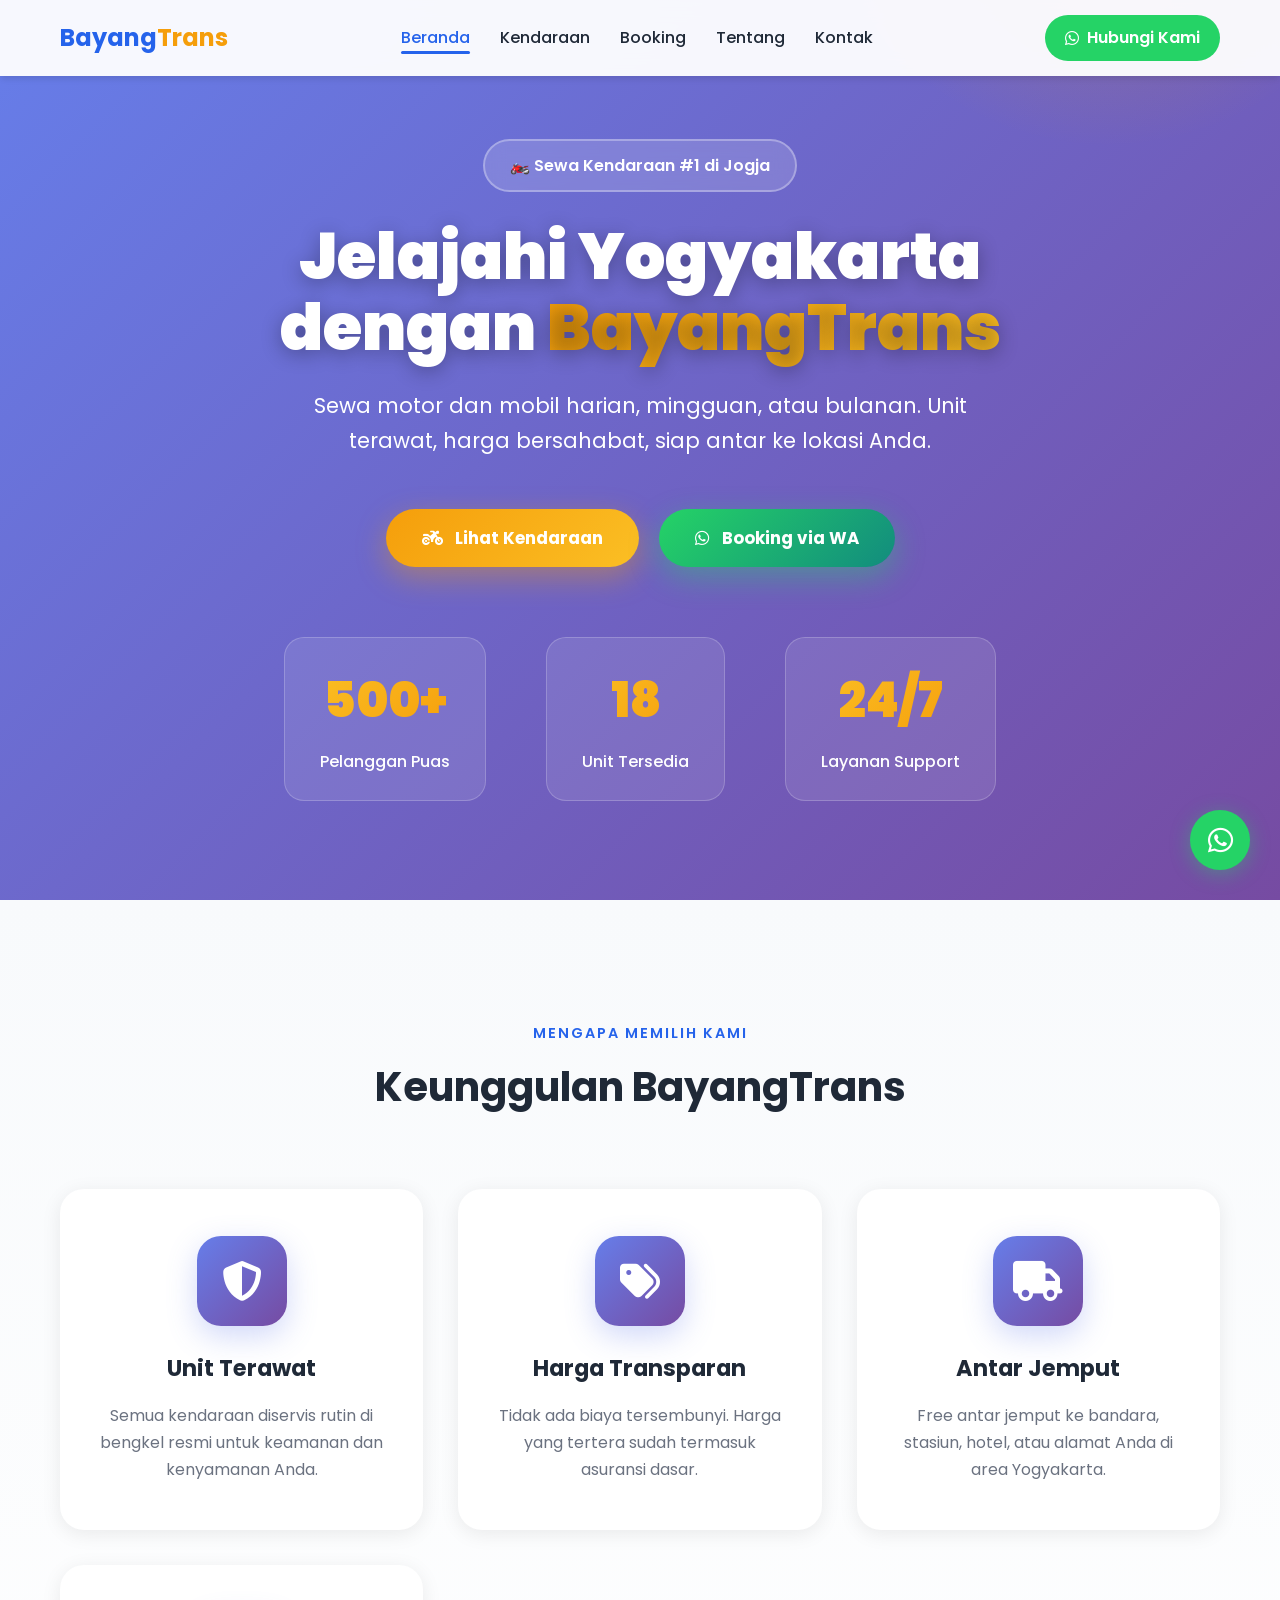
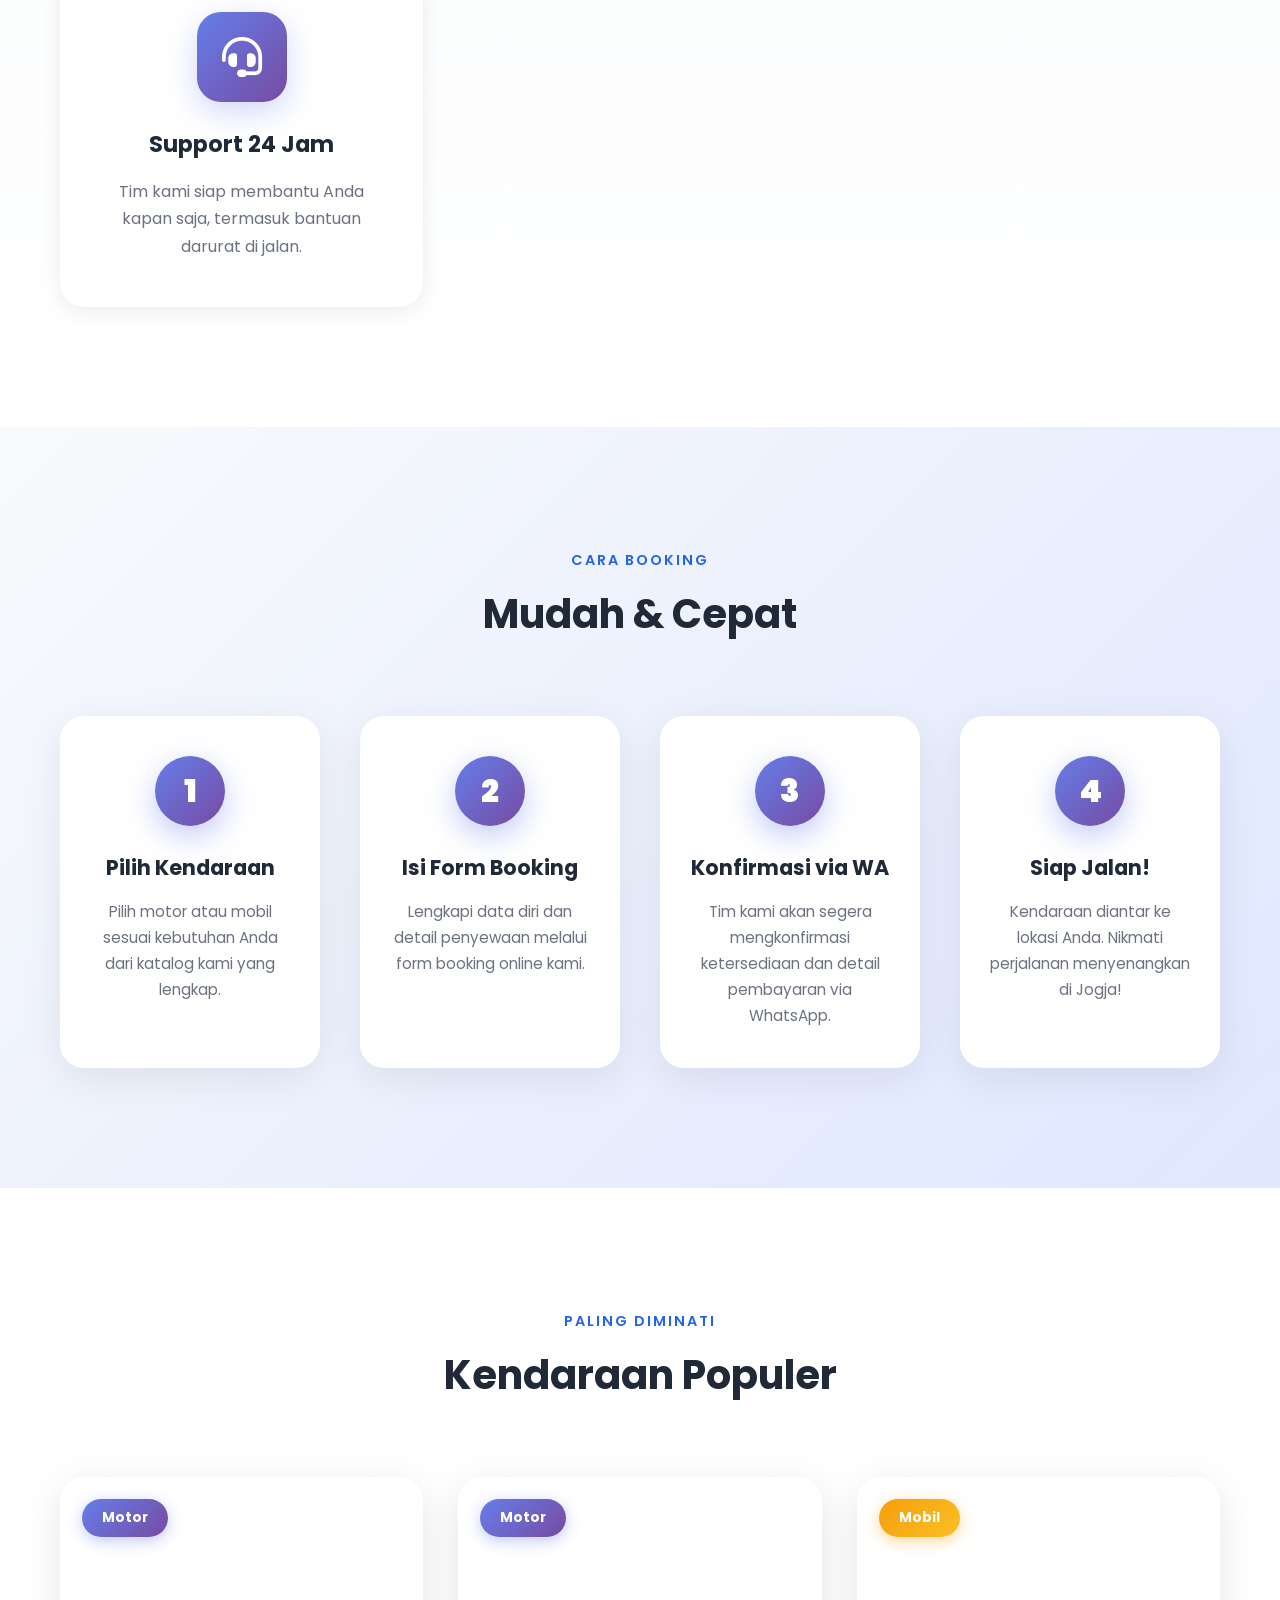
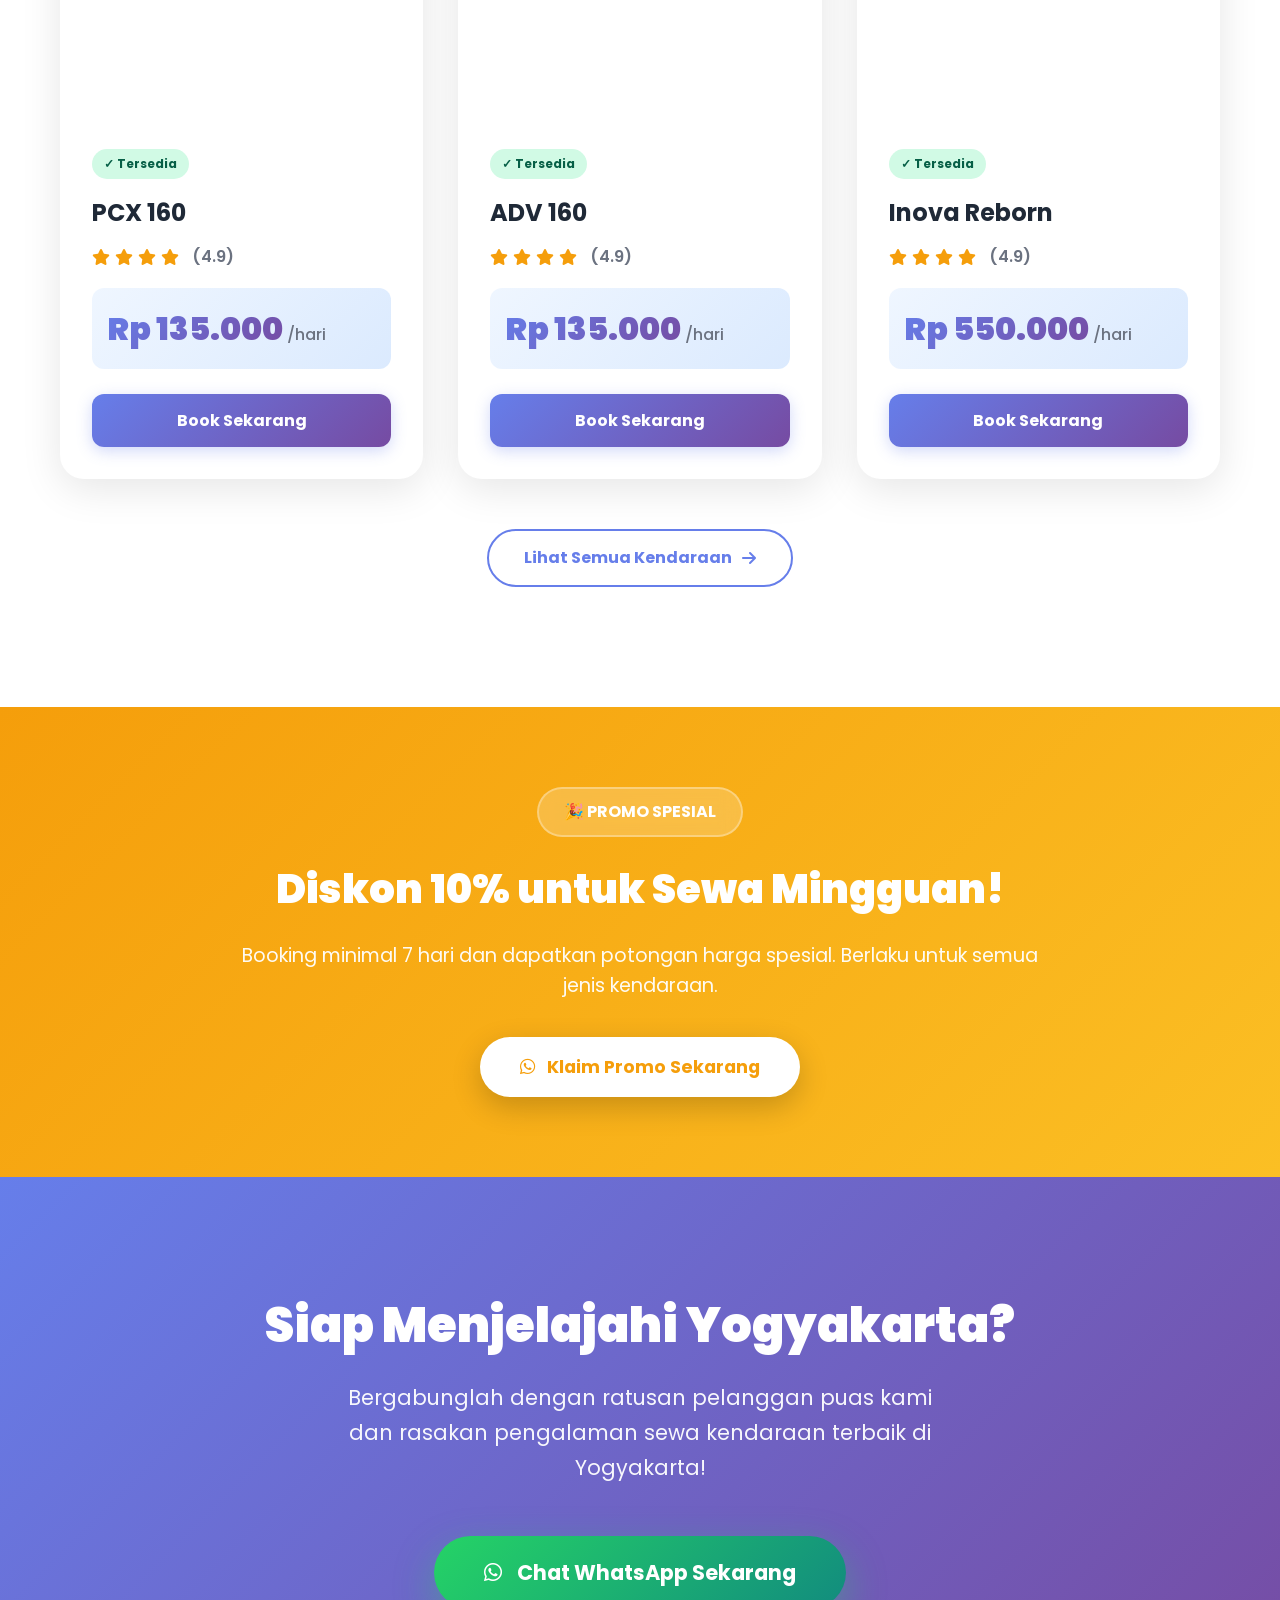
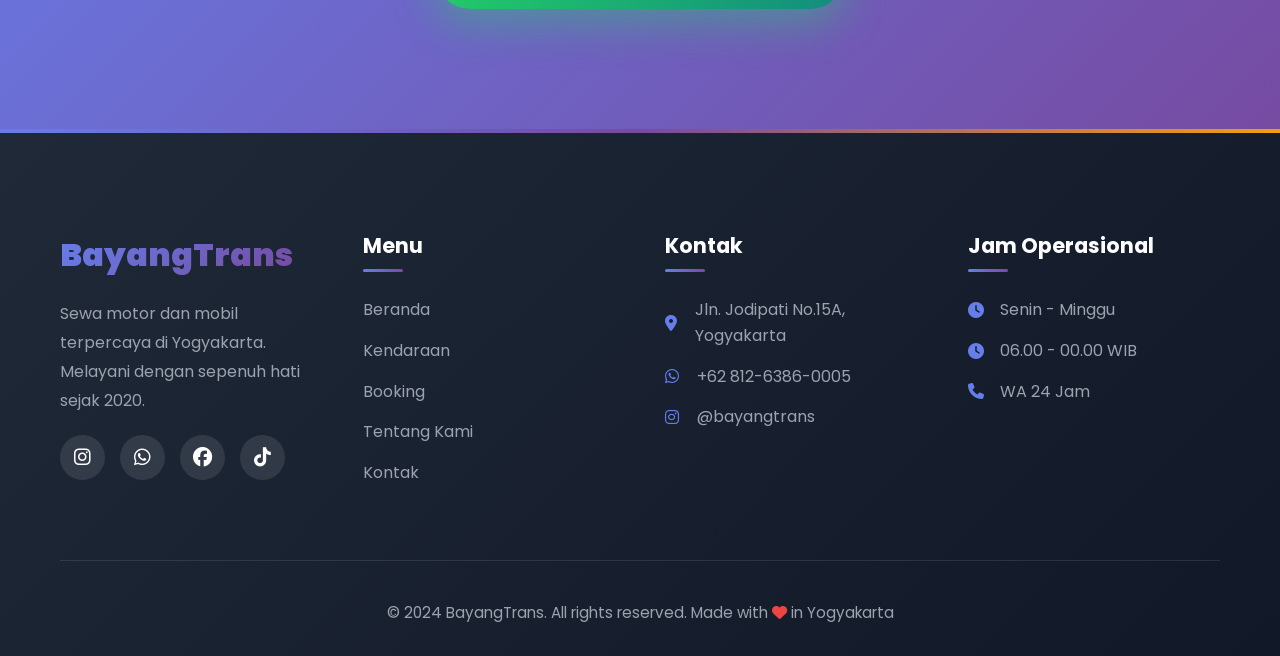
==== commit 3b702a58: "Tambah sistem login admin & integrasi localStorage" ====
--- a/index.html
+++ b/index.html
@@ -9,6 +9,7 @@
     <link rel="stylesheet" href="https://cdnjs.cloudflare.com/ajax/libs/font-awesome/6.4.0/css/all.min.css">
     <link rel="stylesheet" href="css/style.css">
     <link rel="stylesheet" href="css/animations.css">
+    <script src="js/admin-data.js"></script>
     <style>
         /* ===== ENHANCED HERO SECTION ===== */
         .hero {
@@ -25,10 +26,7 @@
         .hero::before {
             content: '';
             position: absolute;
-            top: 0;
-            left: 0;
-            right: 0;
-            bottom: 0;
+            top: 0; left: 0; right: 0; bottom: 0;
             background: url('https://images.unsplash.com/photo-1596707328606-2580556f08a3?auto=format&fit=crop&w=1920&q=80') center/cover;
             opacity: 0.15;
             z-index: 1;
@@ -52,12 +50,7 @@
             50% { transform: translateY(-30px) rotate(180deg); }
         }
         
-        .hero-content {
-            position: relative;
-            z-index: 3;
-            text-align: center;
-            max-width: 900px;
-        }
+        .hero-content { position: relative; z-index: 3; text-align: center; max-width: 900px; }
         
         .hero-badge {
             display: inline-flex;
@@ -98,8 +91,6 @@
             -webkit-background-clip: text;
             -webkit-text-fill-color: transparent;
             background-clip: text;
-            position: relative;
-            display: inline-block;
         }
         
         .hero p {
@@ -135,6 +126,7 @@
             border: none;
             position: relative;
             overflow: hidden;
+            text-decoration: none;
         }
         
         .btn::before {
@@ -150,10 +142,7 @@
             transition: width 0.6s, height 0.6s;
         }
         
-        .btn:hover::before {
-            width: 300px;
-            height: 300px;
-        }
+        .btn:hover::before { width: 300px; height: 300px; }
         
         .btn-primary {
             background: linear-gradient(135deg, #f59e0b, #fbbf24);
@@ -211,28 +200,13 @@
             margin-bottom: 8px;
         }
         
-        .stat-item p {
-            font-size: 1rem;
-            opacity: 0.9;
-            margin: 0;
-            font-weight: 500;
-        }
-
-        /* ===== ENHANCED FEATURES SECTION ===== */
+        .stat-item p { font-size: 1rem; opacity: 0.9; margin: 0; font-weight: 500; }
+
+        /* ===== FEATURES ===== */
         .features-section {
             padding: 120px 0;
             background: linear-gradient(180deg, #f8fafc 0%, #ffffff 100%);
             position: relative;
-        }
-        
-        .features-section::before {
-            content: '';
-            position: absolute;
-            top: 0;
-            left: 0;
-            right: 0;
-            height: 200px;
-            background: linear-gradient(180deg, rgba(102, 126, 234, 0.05) 0%, transparent 100%);
         }
         
         .features-grid {
@@ -257,18 +231,14 @@
         .feature-card::before {
             content: '';
             position: absolute;
-            top: 0;
-            left: 0;
-            right: 0;
+            top: 0; left: 0; right: 0;
             height: 4px;
             background: linear-gradient(90deg, #667eea, #764ba2);
             transform: scaleX(0);
             transition: transform 0.4s ease;
         }
         
-        .feature-card:hover::before {
-            transform: scaleX(1);
-        }
+        .feature-card:hover::before { transform: scaleX(1); }
         
         .feature-card:hover {
             transform: translateY(-15px);
@@ -291,29 +261,12 @@
             box-shadow: 0 10px 30px rgba(102, 126, 234, 0.3);
         }
         
-        .feature-card:hover .feature-icon {
-            transform: rotate(360deg) scale(1.1);
-        }
-        
-        .feature-card h3 {
-            font-size: 1.4rem;
-            margin-bottom: 15px;
-            color: #1f2937;
-            font-weight: 700;
-        }
-        
-        .feature-card p {
-            color: #6b7280;
-            font-size: 1rem;
-            line-height: 1.7;
-        }
-
-        /* ===== ENHANCED POPULAR VEHICLES ===== */
-        .popular-section {
-            padding: 120px 0;
-            background: white;
-            position: relative;
-        }
+        .feature-card:hover .feature-icon { transform: rotate(360deg) scale(1.1); }
+        .feature-card h3 { font-size: 1.4rem; margin-bottom: 15px; color: #1f2937; font-weight: 700; }
+        .feature-card p { color: #6b7280; font-size: 1rem; line-height: 1.7; }
+
+        /* ===== POPULAR VEHICLES ===== */
+        .popular-section { padding: 120px 0; background: white; position: relative; }
         
         .popular-grid {
             display: grid;
@@ -357,6 +310,11 @@
             box-shadow: 0 4px 15px rgba(245, 158, 11, 0.4);
         }
         
+        .vehicle-badge.unavailable {
+            background: linear-gradient(135deg, #ef4444, #dc2626);
+            box-shadow: 0 4px 15px rgba(239, 68, 68, 0.4);
+        }
+        
         .vehicle-img {
             height: 240px;
             background-color: #f3f4f6;
@@ -369,29 +327,16 @@
         .vehicle-img::after {
             content: '';
             position: absolute;
-            top: 0;
-            left: 0;
-            right: 0;
-            bottom: 0;
+            top: 0; left: 0; right: 0; bottom: 0;
             background: linear-gradient(180deg, transparent 50%, rgba(0, 0, 0, 0.3) 100%);
             opacity: 0;
             transition: opacity 0.4s ease;
         }
         
-        .vehicle-card:hover .vehicle-img::after {
-            opacity: 1;
-        }
-        
-        .vehicle-info {
-            padding: 30px;
-        }
-        
-        .vehicle-info h3 {
-            font-size: 1.5rem;
-            margin-bottom: 12px;
-            font-weight: 700;
-            color: #1f2937;
-        }
+        .vehicle-card:hover .vehicle-img::after { opacity: 1; }
+        
+        .vehicle-info { padding: 30px; }
+        .vehicle-info h3 { font-size: 1.5rem; margin-bottom: 12px; font-weight: 700; color: #1f2937; }
         
         .vehicle-rating {
             color: #f59e0b;
@@ -402,11 +347,7 @@
             gap: 5px;
         }
         
-        .vehicle-rating span {
-            color: #6b7280;
-            margin-left: 8px;
-            font-weight: 600;
-        }
+        .vehicle-rating span { color: #6b7280; margin-left: 8px; font-weight: 600; }
         
         .vehicle-price {
             margin-bottom: 25px;
@@ -424,11 +365,7 @@
             background-clip: text;
         }
         
-        .vehicle-price .period {
-            color: #6b7280;
-            font-size: 1rem;
-            font-weight: 500;
-        }
+        .vehicle-price .period { color: #6b7280; font-size: 1rem; font-weight: 500; }
         
         .btn-book {
             display: block;
@@ -442,6 +379,7 @@
             font-size: 1rem;
             transition: all 0.3s ease;
             box-shadow: 0 4px 15px rgba(102, 126, 234, 0.3);
+            text-decoration: none;
         }
         
         .btn-book:hover {
@@ -450,10 +388,27 @@
             box-shadow: 0 8px 25px rgba(102, 126, 234, 0.5);
         }
         
-        .view-all {
-            text-align: center;
-            margin-top: 50px;
-        }
+        .btn-book.disabled {
+            background: linear-gradient(135deg, #9ca3af, #6b7280);
+            cursor: not-allowed;
+            box-shadow: none;
+        }
+        
+        .btn-book.disabled:hover { transform: none; }
+        
+        .vehicle-status {
+            display: inline-block;
+            padding: 5px 12px;
+            border-radius: 50px;
+            font-size: 0.75rem;
+            font-weight: 700;
+            margin-bottom: 15px;
+        }
+        
+        .status-available { background: #d1fae5; color: #065f46; }
+        .status-unavailable { background: #fee2e2; color: #991b1b; }
+        
+        .view-all { text-align: center; margin-top: 50px; }
         
         .btn-outline {
             background: transparent;
@@ -466,6 +421,7 @@
             display: inline-flex;
             align-items: center;
             gap: 10px;
+            text-decoration: none;
         }
         
         .btn-outline:hover {
@@ -476,23 +432,12 @@
             box-shadow: 0 10px 30px rgba(102, 126, 234, 0.4);
         }
 
-        /* ===== HOW IT WORKS SECTION ===== */
+        /* ===== HOW IT WORKS ===== */
         .how-it-works {
             padding: 120px 0;
             background: linear-gradient(135deg, #f8fafc 0%, #e0e7ff 100%);
             position: relative;
             overflow: hidden;
-        }
-        
-        .how-it-works::before {
-            content: '';
-            position: absolute;
-            top: -50%;
-            left: -10%;
-            width: 500px;
-            height: 500px;
-            background: radial-gradient(circle, rgba(102, 126, 234, 0.1) 0%, transparent 70%);
-            border-radius: 50%;
         }
         
         .steps-grid {
@@ -510,7 +455,6 @@
             background: white;
             border-radius: 24px;
             box-shadow: 0 10px 40px rgba(0, 0, 0, 0.08);
-            position: relative;
             transition: all 0.4s ease;
         }
         
@@ -534,18 +478,8 @@
             box-shadow: 0 10px 30px rgba(102, 126, 234, 0.4);
         }
         
-        .step-card h3 {
-            font-size: 1.3rem;
-            margin-bottom: 15px;
-            color: #1f2937;
-            font-weight: 700;
-        }
-        
-        .step-card p {
-            color: #6b7280;
-            line-height: 1.7;
-            font-size: 0.95rem;
-        }
+        .step-card h3 { font-size: 1.3rem; margin-bottom: 15px; color: #1f2937; font-weight: 700; }
+        .step-card p { color: #6b7280; line-height: 1.7; font-size: 0.95rem; }
 
         /* ===== PROMO BANNER ===== */
         .promo-banner {
@@ -557,24 +491,7 @@
             overflow: hidden;
         }
         
-        .promo-banner::before {
-            content: '';
-            position: absolute;
-            top: -50%;
-            right: -10%;
-            width: 400px;
-            height: 400px;
-            background: radial-gradient(circle, rgba(255, 255, 255, 0.2) 0%, transparent 70%);
-            border-radius: 50%;
-            animation: float 8s ease-in-out infinite;
-        }
-        
-        .promo-content {
-            position: relative;
-            z-index: 2;
-            max-width: 800px;
-            margin: 0 auto;
-        }
+        .promo-content { position: relative; z-index: 2; max-width: 800px; margin: 0 auto; }
         
         .promo-badge {
             display: inline-block;
@@ -587,17 +504,8 @@
             border: 2px solid rgba(255, 255, 255, 0.3);
         }
         
-        .promo-content h2 {
-            font-size: 2.5rem;
-            margin-bottom: 20px;
-            font-weight: 900;
-        }
-        
-        .promo-content p {
-            font-size: 1.2rem;
-            margin-bottom: 35px;
-            opacity: 0.95;
-        }
+        .promo-content h2 { font-size: 2.5rem; margin-bottom: 20px; font-weight: 900; }
+        .promo-content p { font-size: 1.2rem; margin-bottom: 35px; opacity: 0.95; }
         
         .btn-promo {
             background: white;
@@ -611,6 +519,7 @@
             gap: 12px;
             transition: all 0.3s ease;
             box-shadow: 0 10px 30px rgba(0, 0, 0, 0.2);
+            text-decoration: none;
         }
         
         .btn-promo:hover {
@@ -618,7 +527,7 @@
             box-shadow: 0 15px 40px rgba(0, 0, 0, 0.3);
         }
 
-        /* ===== ENHANCED CTA SECTION ===== */
+        /* ===== CTA ===== */
         .cta-section {
             padding: 120px 0;
             background: linear-gradient(135deg, #667eea 0%, #764ba2 100%);
@@ -628,38 +537,9 @@
             overflow: hidden;
         }
         
-        .cta-section::before {
-            content: '';
-            position: absolute;
-            top: -50%;
-            left: -10%;
-            width: 600px;
-            height: 600px;
-            background: radial-gradient(circle, rgba(245, 158, 11, 0.2) 0%, transparent 70%);
-            border-radius: 50%;
-            animation: float 10s ease-in-out infinite;
-        }
-        
-        .cta-content {
-            position: relative;
-            z-index: 2;
-            max-width: 800px;
-            margin: 0 auto;
-        }
-        
-        .cta-content h2 {
-            font-size: 3rem;
-            margin-bottom: 25px;
-            font-weight: 900;
-            line-height: 1.2;
-        }
-        
-        .cta-content p {
-            font-size: 1.3rem;
-            opacity: 0.95;
-            margin-bottom: 50px;
-            line-height: 1.7;
-        }
+        .cta-content { position: relative; z-index: 2; max-width: 800px; margin: 0 auto; }
+        .cta-content h2 { font-size: 3rem; margin-bottom: 25px; font-weight: 900; line-height: 1.2; }
+        .cta-content p { font-size: 1.3rem; opacity: 0.95; margin-bottom: 50px; line-height: 1.7; }
         
         .btn-whatsapp-large {
             background: linear-gradient(135deg, #25D366, #128C7E);
@@ -673,6 +553,7 @@
             gap: 15px;
             transition: all 0.3s ease;
             box-shadow: 0 15px 40px rgba(37, 211, 102, 0.4);
+            text-decoration: none;
         }
         
         .btn-whatsapp-large:hover {
@@ -681,7 +562,7 @@
             box-shadow: 0 20px 50px rgba(37, 211, 102, 0.6);
         }
 
-        /* ===== ENHANCED FOOTER ===== */
+        /* ===== FOOTER ===== */
         .footer {
             background: linear-gradient(135deg, #1f2937 0%, #111827 100%);
             color: white;
@@ -693,9 +574,7 @@
         .footer::before {
             content: '';
             position: absolute;
-            top: 0;
-            left: 0;
-            right: 0;
+            top: 0; left: 0; right: 0;
             height: 4px;
             background: linear-gradient(90deg, #667eea, #764ba2, #f59e0b);
         }
@@ -716,16 +595,9 @@
             background-clip: text;
         }
         
-        .footer-col p {
-            color: #9ca3af;
-            margin: 20px 0;
-            line-height: 1.8;
-        }
-        
-        .social-links {
-            display: flex;
-            gap: 15px;
-        }
+        .footer-col p { color: #9ca3af; margin: 20px 0; line-height: 1.8; }
+        
+        .social-links { display: flex; gap: 15px; }
         
         .social-links a {
             width: 45px;
@@ -737,6 +609,8 @@
             justify-content: center;
             transition: all 0.3s ease;
             font-size: 1.2rem;
+            color: white;
+            text-decoration: none;
         }
         
         .social-links a:hover {
@@ -764,32 +638,19 @@
             border-radius: 2px;
         }
         
-        .footer-col ul li {
-            margin-bottom: 15px;
-        }
+        .footer-col ul li { margin-bottom: 15px; }
         
         .footer-col ul li a {
             color: #9ca3af;
             transition: all 0.3s ease;
             display: inline-block;
-        }
-        
-        .footer-col ul li a:hover {
-            color: #f59e0b;
-            transform: translateX(5px);
-        }
-        
-        .contact-list li {
-            display: flex;
-            align-items: center;
-            gap: 12px;
-            color: #9ca3af;
-        }
-        
-        .contact-list li i {
-            color: #667eea;
-            width: 20px;
-        }
+            text-decoration: none;
+        }
+        
+        .footer-col ul li a:hover { color: #f59e0b; transform: translateX(5px); }
+        
+        .contact-list li { display: flex; align-items: center; gap: 12px; color: #9ca3af; }
+        .contact-list li i { color: #667eea; width: 20px; }
         
         .footer-bottom {
             text-align: center;
@@ -798,6 +659,36 @@
             color: #9ca3af;
             font-size: 0.95rem;
         }
+
+        /* ===== ADMIN ACCESS (Hidden) ===== */
+        .admin-access {
+            position: fixed;
+            bottom: 100px;
+            left: 20px;
+            width: 45px;
+            height: 45px;
+            background: rgba(31, 41, 55, 0.3);
+            border-radius: 50%;
+            display: flex;
+            align-items: center;
+            justify-content: center;
+            color: rgba(255, 255, 255, 0.5);
+            font-size: 1rem;
+            cursor: pointer;
+            transition: all 0.3s ease;
+            z-index: 998;
+            opacity: 0;
+        }
+        
+        .admin-access:hover {
+            opacity: 1;
+            background: linear-gradient(135deg, #667eea, #764ba2);
+            color: white;
+            transform: scale(1.1);
+        }
+        
+        body:hover .admin-access { opacity: 0.5; }
+        body:hover .admin-access:hover { opacity: 1; }
 
         /* ===== RESPONSIVE ===== */
         @media (max-width: 768px) {
@@ -831,9 +722,7 @@
                 <i class="fab fa-whatsapp"></i> Hubungi Kami
             </a>
             <div class="hamburger" id="hamburger">
-                <span></span>
-                <span></span>
-                <span></span>
+                <span></span><span></span><span></span>
             </div>
         </div>
     </nav>
@@ -854,11 +743,11 @@
             </div>
             <div class="hero-stats">
                 <div class="stat-item">
-                    <h3>500+</h3>
+                    <h3 id="stat-pelanggan">500+</h3>
                     <p>Pelanggan Puas</p>
                 </div>
                 <div class="stat-item">
-                    <h3>50+</h3>
+                    <h3 id="stat-unit">18</h3>
                     <p>Unit Tersedia</p>
                 </div>
                 <div class="stat-item">
@@ -878,30 +767,22 @@
             </div>
             <div class="features-grid">
                 <div class="feature-card fade-in">
-                    <div class="feature-icon">
-                        <i class="fas fa-shield-alt"></i>
-                    </div>
+                    <div class="feature-icon"><i class="fas fa-shield-alt"></i></div>
                     <h3>Unit Terawat</h3>
                     <p>Semua kendaraan diservis rutin di bengkel resmi untuk keamanan dan kenyamanan Anda.</p>
                 </div>
                 <div class="feature-card fade-in">
-                    <div class="feature-icon">
-                        <i class="fas fa-tags"></i>
-                    </div>
+                    <div class="feature-icon"><i class="fas fa-tags"></i></div>
                     <h3>Harga Transparan</h3>
                     <p>Tidak ada biaya tersembunyi. Harga yang tertera sudah termasuk asuransi dasar.</p>
                 </div>
                 <div class="feature-card fade-in">
-                    <div class="feature-icon">
-                        <i class="fas fa-truck"></i>
-                    </div>
+                    <div class="feature-icon"><i class="fas fa-truck"></i></div>
                     <h3>Antar Jemput</h3>
                     <p>Free antar jemput ke bandara, stasiun, hotel, atau alamat Anda di area Yogyakarta.</p>
                 </div>
                 <div class="feature-card fade-in">
-                    <div class="feature-icon">
-                        <i class="fas fa-headset"></i>
-                    </div>
+                    <div class="feature-icon"><i class="fas fa-headset"></i></div>
                     <h3>Support 24 Jam</h3>
                     <p>Tim kami siap membantu Anda kapan saja, termasuk bantuan darurat di jalan.</p>
                 </div>
@@ -941,79 +822,15 @@
         </div>
     </section>
 
-    <!-- KENDARAAN POPULER -->
+    <!-- KENDARAAN POPULER (DYNAMIC - dari localStorage) -->
     <section class="popular-section">
         <div class="container">
             <div class="section-header">
                 <span class="section-subtitle">Paling Diminati</span>
                 <h2 class="section-title">Kendaraan Populer</h2>
             </div>
-            <div class="popular-grid">
-                <!-- Honda PCX 160 -->
-                <div class="vehicle-card fade-in">
-                    <div class="vehicle-badge">Motor</div>
-                    <div class="vehicle-img" style="background: url('https://images.unsplash.com/photo-1558981403-c5f9899a28bc?auto=format&fit=crop&w=600&q=80') center/cover;"></div>
-                    <div class="vehicle-info">
-                        <h3>Honda PCX 160</h3>
-                        <div class="vehicle-rating">
-                            <i class="fas fa-star"></i>
-                            <i class="fas fa-star"></i>
-                            <i class="fas fa-star"></i>
-                            <i class="fas fa-star"></i>
-                            <i class="fas fa-star"></i>
-                            <span>(4.9)</span>
-                        </div>
-                        <div class="vehicle-price">
-                            <span class="price">Rp 135.000</span>
-                            <span class="period">/hari</span>
-                        </div>
-                        <a href="booking.html?kendaraan=Honda+PCX+160" class="btn-book">Book Sekarang</a>
-                    </div>
-                </div>
-
-                <!-- Honda ADV 160 -->
-                <div class="vehicle-card fade-in">
-                    <div class="vehicle-badge">Motor</div>
-                    <div class="vehicle-img" style="background: url('https://images.unsplash.com/photo-1568772585407-9361f9bf3a87?auto=format&fit=crop&w=600&q=80') center/cover;"></div>
-                    <div class="vehicle-info">
-                        <h3>Honda ADV 160</h3>
-                        <div class="vehicle-rating">
-                            <i class="fas fa-star"></i>
-                            <i class="fas fa-star"></i>
-                            <i class="fas fa-star"></i>
-                            <i class="fas fa-star"></i>
-                            <i class="fas fa-star"></i>
-                            <span>(4.9)</span>
-                        </div>
-                        <div class="vehicle-price">
-                            <span class="price">Rp 135.000</span>
-                            <span class="period">/hari</span>
-                        </div>
-                        <a href="booking.html?kendaraan=Honda+ADV+160" class="btn-book">Book Sekarang</a>
-                    </div>
-                </div>
-
-                <!-- Toyota Innova -->
-                <div class="vehicle-card fade-in">
-                    <div class="vehicle-badge popular">Mobil</div>
-                    <div class="vehicle-img" style="background: url('https://images.unsplash.com/photo-1609521263047-f8f205293f24?auto=format&fit=crop&w=600&q=80') center/cover;"></div>
-                    <div class="vehicle-info">
-                        <h3>Toyota Innova</h3>
-                        <div class="vehicle-rating">
-                            <i class="fas fa-star"></i>
-                            <i class="fas fa-star"></i>
-                            <i class="fas fa-star"></i>
-                            <i class="fas fa-star"></i>
-                            <i class="fas fa-star"></i>
-                            <span>(4.9)</span>
-                        </div>
-                        <div class="vehicle-price">
-                            <span class="price">Rp 450.000</span>
-                            <span class="period">/hari</span>
-                        </div>
-                        <a href="booking.html?kendaraan=Toyota+Innova" class="btn-book">Book Sekarang</a>
-                    </div>
-                </div>
+            <div class="popular-grid" id="popular-vehicles">
+                <!-- Akan di-generate oleh JavaScript dari localStorage -->
             </div>
             <div class="view-all">
                 <a href="kendaraan.html" class="btn-outline">Lihat Semua Kendaraan <i class="fas fa-arrow-right"></i></a>
@@ -1102,6 +919,78 @@
         <i class="fab fa-whatsapp"></i>
     </a>
 
+    <!-- ADMIN ACCESS (Hidden - klik untuk login) -->
+    <a href="admin/login.html" class="admin-access" title="Admin Login">
+        <i class="fas fa-lock"></i>
+    </a>
+
     <script src="js/main.js"></script>
+    <script>
+        // ===== LOAD KENDARAAN DARI LOCALSTORAGE =====
+        function loadPopularVehicles() {
+            const data = getKendaraan();
+            const container = document.getElementById('popular-vehicles');
+            
+            // Ambil 3 kendaraan populer (PCX, ADV, Inova Reborn)
+            const popular = [
+                data.motor.find(m => m.nama === "PCX 160"),
+                data.motor.find(m => m.nama === "ADV 160"),
+                data.mobil.find(m => m.nama === "Inova Reborn")
+            ].filter(Boolean);
+            
+            // Hitung unit tersedia
+            const allAvailable = [...data.motor, ...data.mobil].filter(k => k.tersedia).length;
+            document.getElementById('stat-unit').textContent = allAvailable;
+            
+            container.innerHTML = popular.map(item => {
+                const tipe = data.motor.find(m => m.id === item.id) ? 'Motor' : 'Mobil';
+                const isAvailable = item.tersedia;
+                
+                return `
+                    <div class="vehicle-card fade-in">
+                        <div class="vehicle-badge ${!isAvailable ? 'unavailable' : (tipe === 'Mobil' ? 'popular' : '')}">
+                            ${!isAvailable ? 'Tidak Tersedia' : tipe}
+                        </div>
+                        <div class="vehicle-img" style="background: url('${item.gambar}') center/cover; ${!isAvailable ? 'filter: grayscale(70%);' : ''}"></div>
+                        <div class="vehicle-info">
+                            <span class="vehicle-status ${isAvailable ? 'status-available' : 'status-unavailable'}">
+                                ${isAvailable ? '✓ Tersedia' : '✗ Sedang Disewa'}
+                            </span>
+                            <h3>${item.nama}</h3>
+                            <div class="vehicle-rating">
+                                ${'<i class="fas fa-star"></i>'.repeat(Math.floor(item.rating))}
+                                <span>(${item.rating})</span>
+                            </div>
+                            <div class="vehicle-price">
+                                <span class="price">Rp ${item.harga.toLocaleString('id-ID')}</span>
+                                <span class="period">/hari</span>
+                            </div>
+                            ${isAvailable 
+                                ? `<a href="booking.html?kendaraan=${encodeURIComponent(item.nama)}" class="btn-book">Book Sekarang</a>`
+                                : `<a href="https://wa.me/6281263860005?text=Halo,%20saya%20mau%20tanya%20ketersediaan%20${encodeURIComponent(item.nama)}" class="btn-book disabled" onclick="alert('Kendaraan ini sedang tidak tersedia. Silakan hubungi admin via WhatsApp.'); return false;">Hubungi Admin</a>`
+                            }
+                        </div>
+                    </div>
+                `;
+            }).join('');
+            
+            // Re-apply fade animation
+            setTimeout(() => {
+                document.querySelectorAll('.fade-in').forEach(el => {
+                    const observer = new IntersectionObserver((entries) => {
+                        entries.forEach(entry => {
+                            if (entry.isIntersecting) {
+                                entry.target.classList.add('visible');
+                            }
+                        });
+                    }, { threshold: 0.1 });
+                    observer.observe(el);
+                });
+            }, 100);
+        }
+        
+        // Load saat halaman siap
+        document.addEventListener('DOMContentLoaded', loadPopularVehicles);
+    </script>
 </body>
 </html>
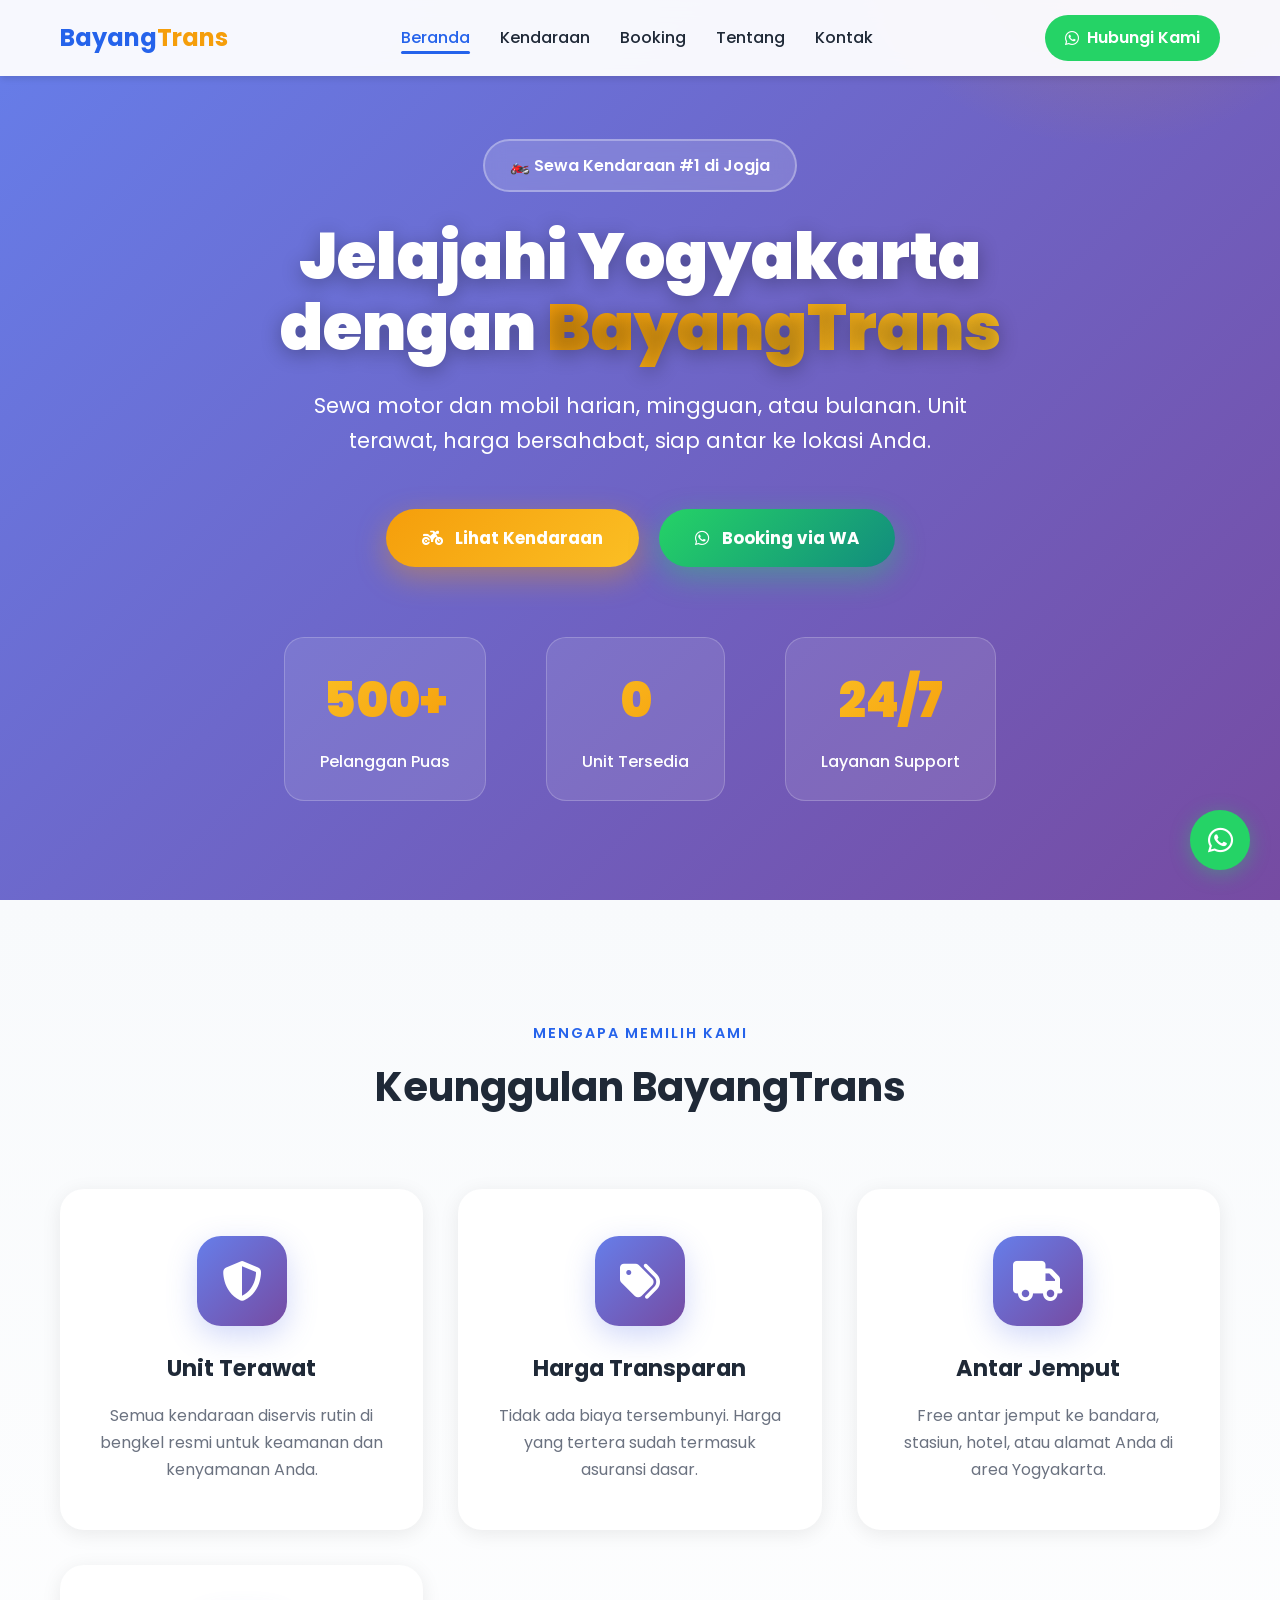
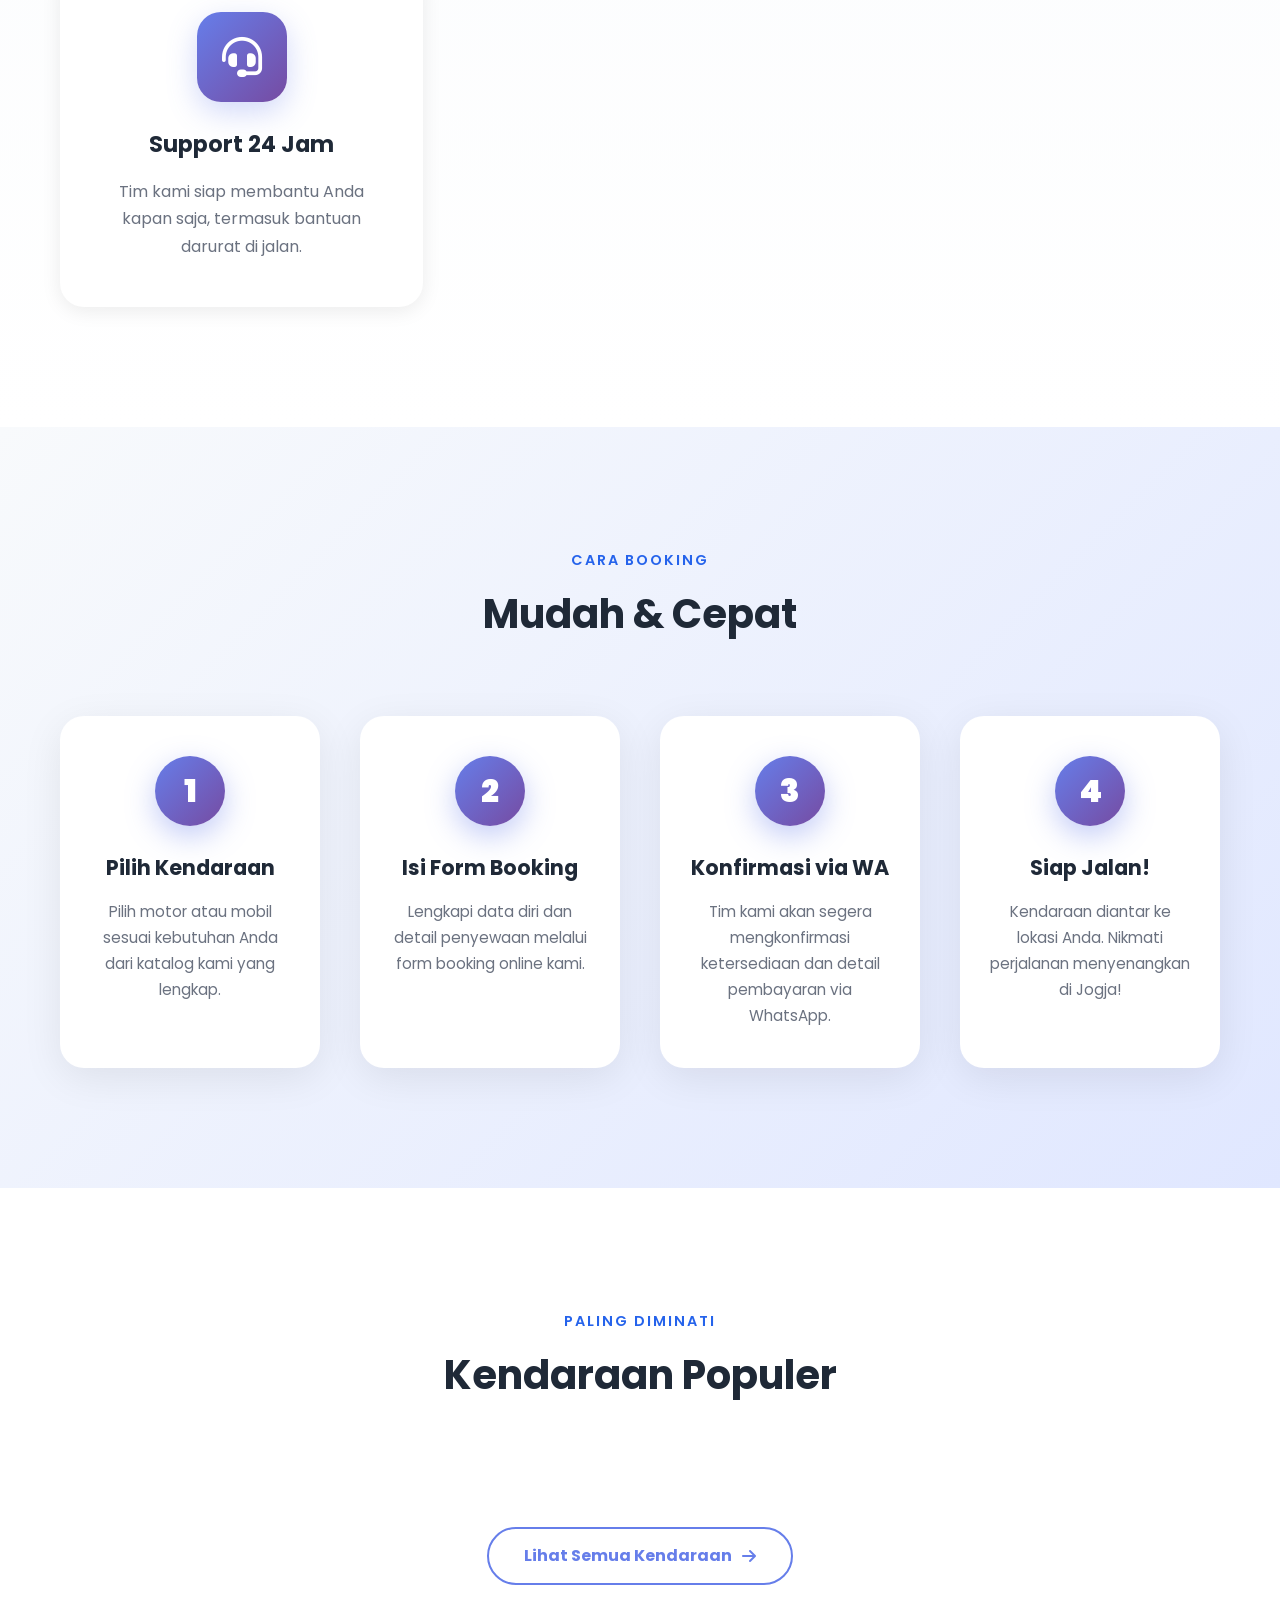
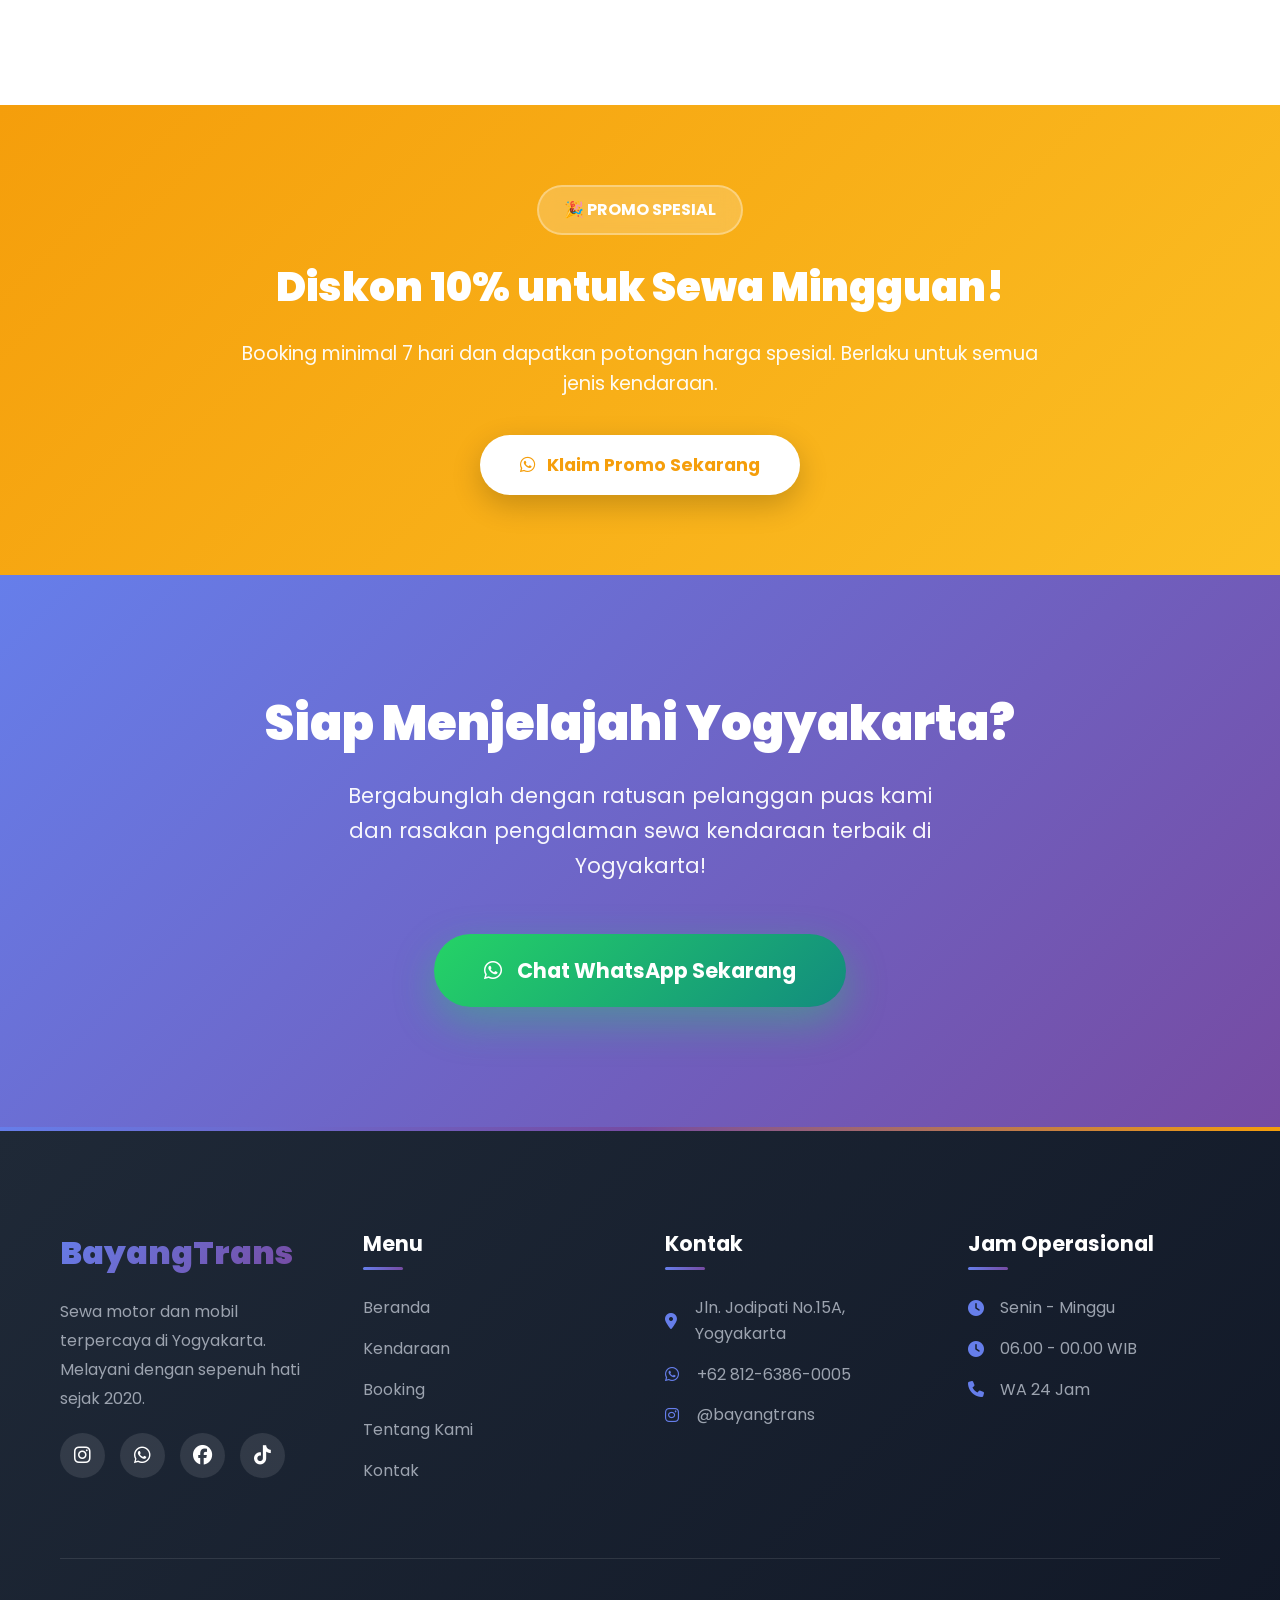
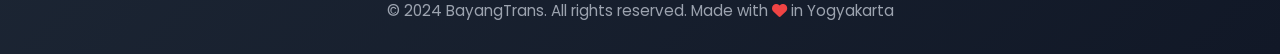
==== commit a1b74ee2: "perbaikan kode lengkap" ====
--- a/index.html
+++ b/index.html
@@ -10,6 +10,7 @@
     <link rel="stylesheet" href="css/style.css">
     <link rel="stylesheet" href="css/animations.css">
     <script src="js/admin-data.js"></script>
+    <script src="js/api.js"></script>
     <style>
         /* ===== ENHANCED HERO SECTION ===== */
         .hero {
@@ -926,71 +927,54 @@
 
     <script src="js/main.js"></script>
     <script>
-        // ===== LOAD KENDARAAN DARI LOCALSTORAGE =====
-        function loadPopularVehicles() {
-            const data = getKendaraan();
-            const container = document.getElementById('popular-vehicles');
+    async function loadPopularVehicles() {
+        const allKendaraan = await getKendaraanFromDB();
+        const container = document.getElementById('popular-vehicles');
+        
+        // Ambil 3 kendaraan populer
+        const popular = [
+            allKendaraan.find(k => k.nama === "PCX 160"),
+            allKendaraan.find(k => k.nama === "ADV 160"),
+            allKendaraan.find(k => k.nama === "Inova Reborn")
+        ].filter(Boolean);
+        
+        const available = allKendaraan.filter(k => k.tersedia).length;
+        document.getElementById('stat-unit').textContent = available;
+        
+        container.innerHTML = popular.map(item => {
+            const tipe = item.tipe;
+            const isAvailable = item.tersedia;
             
-            // Ambil 3 kendaraan populer (PCX, ADV, Inova Reborn)
-            const popular = [
-                data.motor.find(m => m.nama === "PCX 160"),
-                data.motor.find(m => m.nama === "ADV 160"),
-                data.mobil.find(m => m.nama === "Inova Reborn")
-            ].filter(Boolean);
-            
-            // Hitung unit tersedia
-            const allAvailable = [...data.motor, ...data.mobil].filter(k => k.tersedia).length;
-            document.getElementById('stat-unit').textContent = allAvailable;
-            
-            container.innerHTML = popular.map(item => {
-                const tipe = data.motor.find(m => m.id === item.id) ? 'Motor' : 'Mobil';
-                const isAvailable = item.tersedia;
-                
-                return `
-                    <div class="vehicle-card fade-in">
-                        <div class="vehicle-badge ${!isAvailable ? 'unavailable' : (tipe === 'Mobil' ? 'popular' : '')}">
-                            ${!isAvailable ? 'Tidak Tersedia' : tipe}
+            return `
+                <div class="vehicle-card fade-in">
+                    <div class="vehicle-badge ${!isAvailable ? 'unavailable' : (tipe === 'Mobil' ? 'popular' : '')}">
+                        ${!isAvailable ? 'Tidak Tersedia' : tipe}
+                    </div>
+                    <div class="vehicle-img" style="background: url('${item.gambar}') center/cover; ${!isAvailable ? 'filter: grayscale(70%);' : ''}"></div>
+                    <div class="vehicle-info">
+                        <span class="vehicle-status ${isAvailable ? 'status-available' : 'status-unavailable'}">
+                            ${isAvailable ? '✓ Tersedia' : '✗ Sedang Disewa'}
+                        </span>
+                        <h3>${item.nama}</h3>
+                        <div class="vehicle-rating">
+                            ${'<i class="fas fa-star"></i>'.repeat(Math.floor(item.rating))}
+                            <span>(${item.rating})</span>
                         </div>
-                        <div class="vehicle-img" style="background: url('${item.gambar}') center/cover; ${!isAvailable ? 'filter: grayscale(70%);' : ''}"></div>
-                        <div class="vehicle-info">
-                            <span class="vehicle-status ${isAvailable ? 'status-available' : 'status-unavailable'}">
-                                ${isAvailable ? '✓ Tersedia' : '✗ Sedang Disewa'}
-                            </span>
-                            <h3>${item.nama}</h3>
-                            <div class="vehicle-rating">
-                                ${'<i class="fas fa-star"></i>'.repeat(Math.floor(item.rating))}
-                                <span>(${item.rating})</span>
-                            </div>
-                            <div class="vehicle-price">
-                                <span class="price">Rp ${item.harga.toLocaleString('id-ID')}</span>
-                                <span class="period">/hari</span>
-                            </div>
-                            ${isAvailable 
-                                ? `<a href="booking.html?kendaraan=${encodeURIComponent(item.nama)}" class="btn-book">Book Sekarang</a>`
-                                : `<a href="https://wa.me/6281263860005?text=Halo,%20saya%20mau%20tanya%20ketersediaan%20${encodeURIComponent(item.nama)}" class="btn-book disabled" onclick="alert('Kendaraan ini sedang tidak tersedia. Silakan hubungi admin via WhatsApp.'); return false;">Hubungi Admin</a>`
-                            }
+                        <div class="vehicle-price">
+                            <span class="price">Rp ${item.harga.toLocaleString('id-ID')}</span>
+                            <span class="period">/hari</span>
                         </div>
+                        ${isAvailable 
+                            ? `<a href="booking.html?kendaraan=${encodeURIComponent(item.nama)}" class="btn-book">Book Sekarang</a>`
+                            : `<a href="https://wa.me/6281263860005?text=Halo,%20saya%20mau%20tanya%20ketersediaan%20${encodeURIComponent(item.nama)}" class="btn-book disabled">Hubungi Admin</a>`
+                        }
                     </div>
-                `;
-            }).join('');
-            
-            // Re-apply fade animation
-            setTimeout(() => {
-                document.querySelectorAll('.fade-in').forEach(el => {
-                    const observer = new IntersectionObserver((entries) => {
-                        entries.forEach(entry => {
-                            if (entry.isIntersecting) {
-                                entry.target.classList.add('visible');
-                            }
-                        });
-                    }, { threshold: 0.1 });
-                    observer.observe(el);
-                });
-            }, 100);
-        }
-        
-        // Load saat halaman siap
-        document.addEventListener('DOMContentLoaded', loadPopularVehicles);
-    </script>
+                </div>
+            `;
+        }).join('');
+    }
+    
+    document.addEventListener('DOMContentLoaded', loadPopularVehicles);
+</script>
 </body>
 </html>
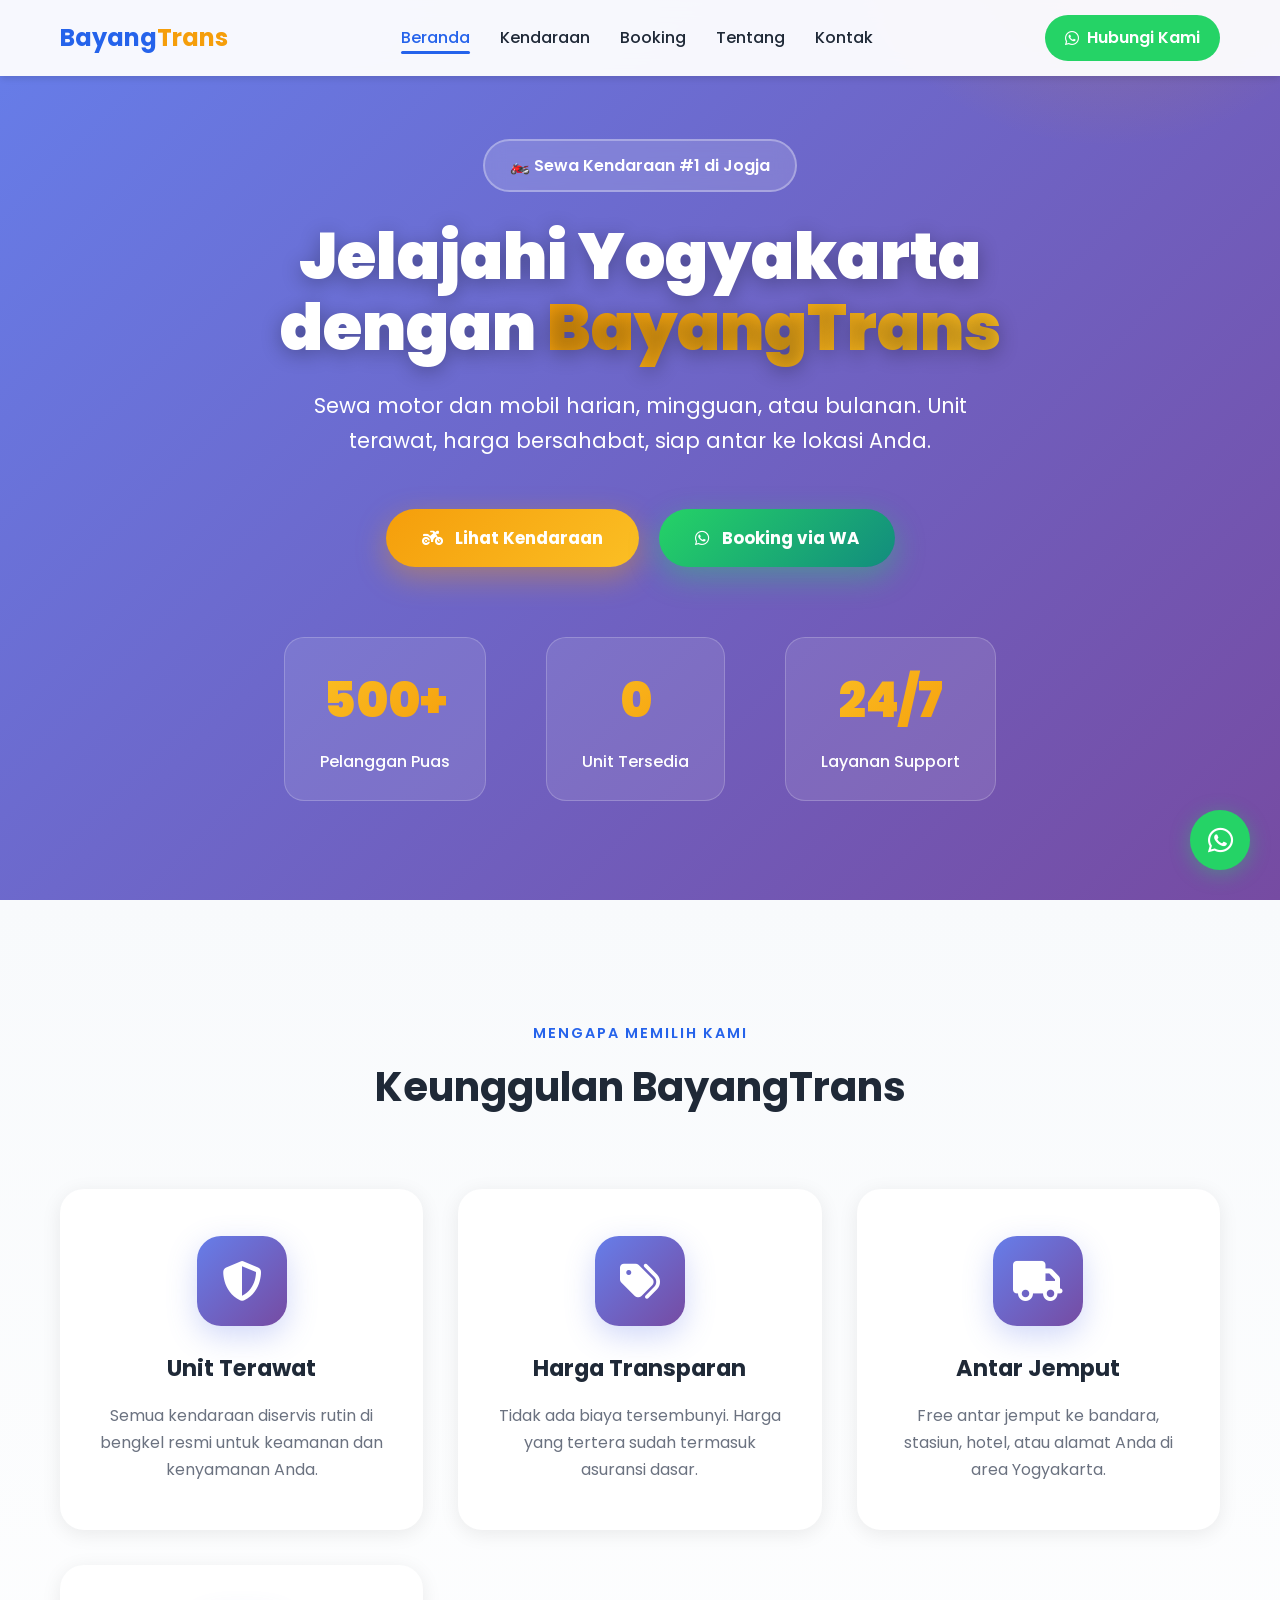
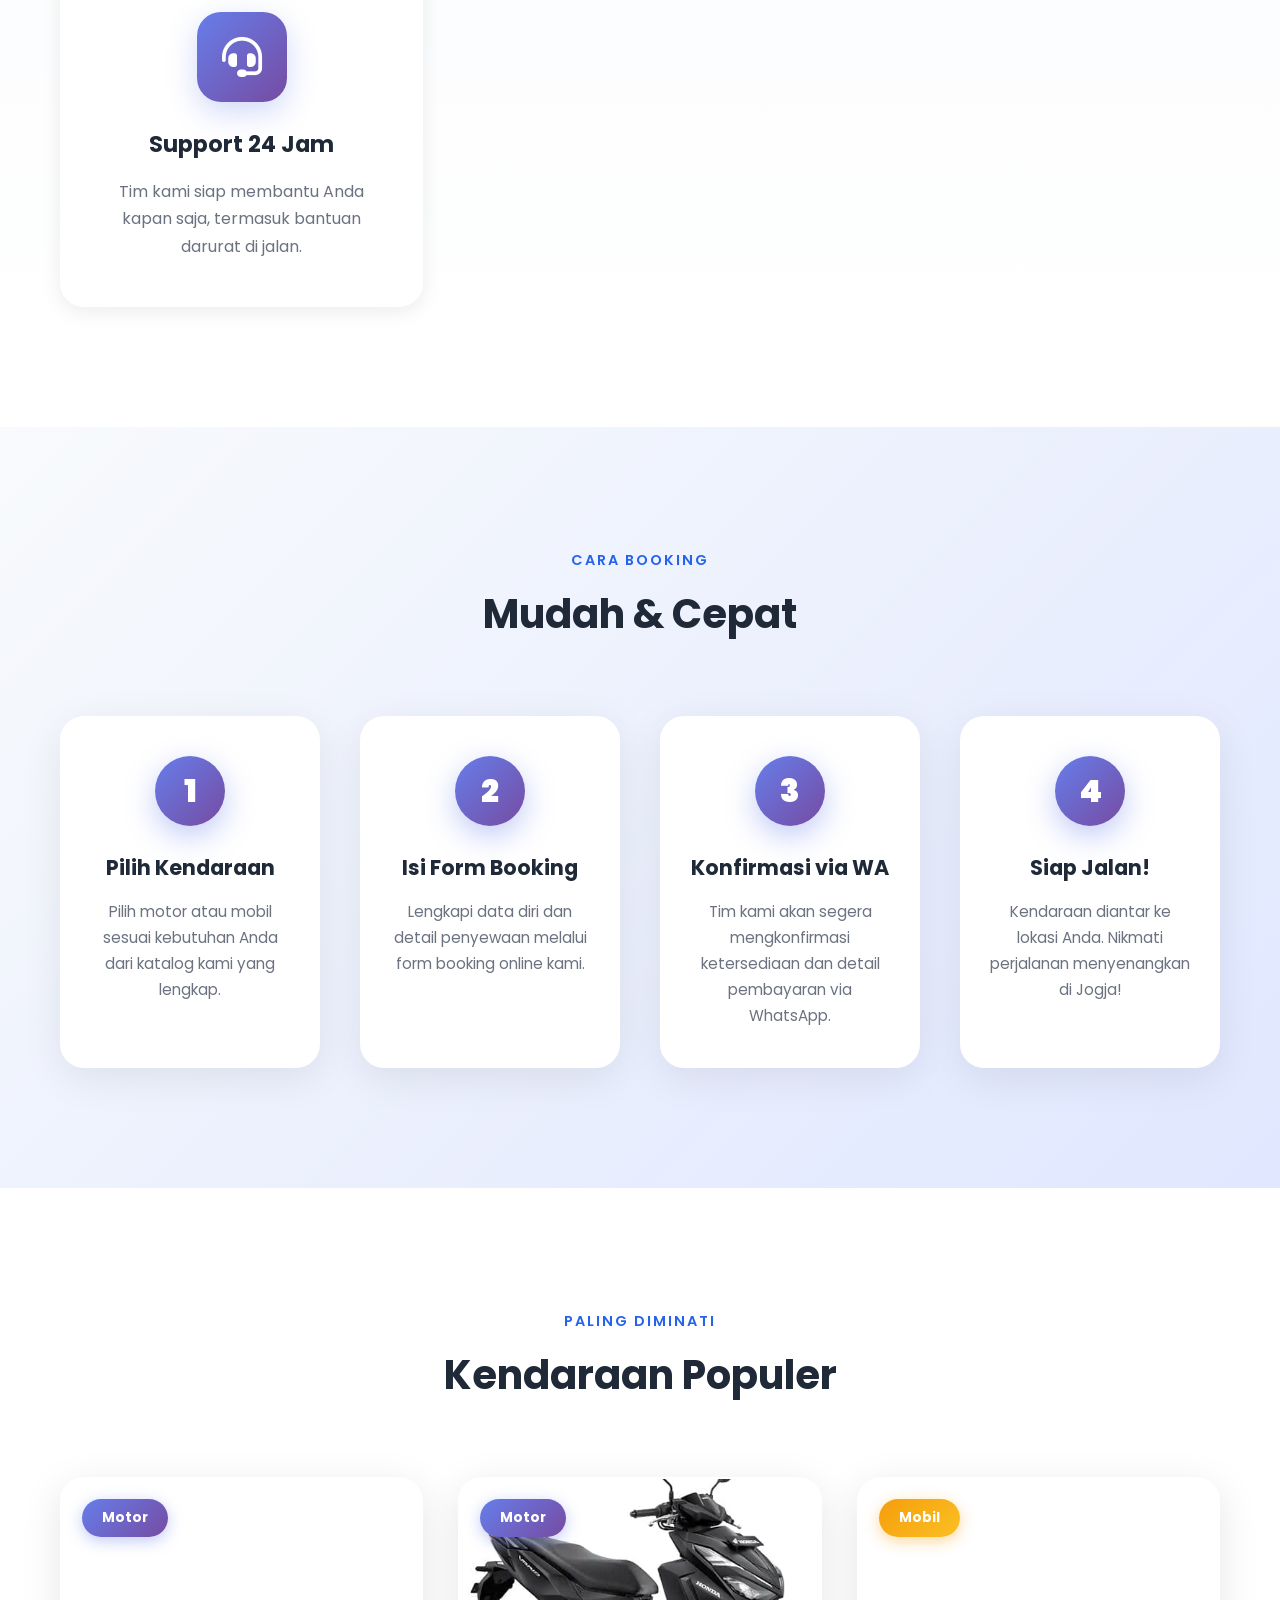
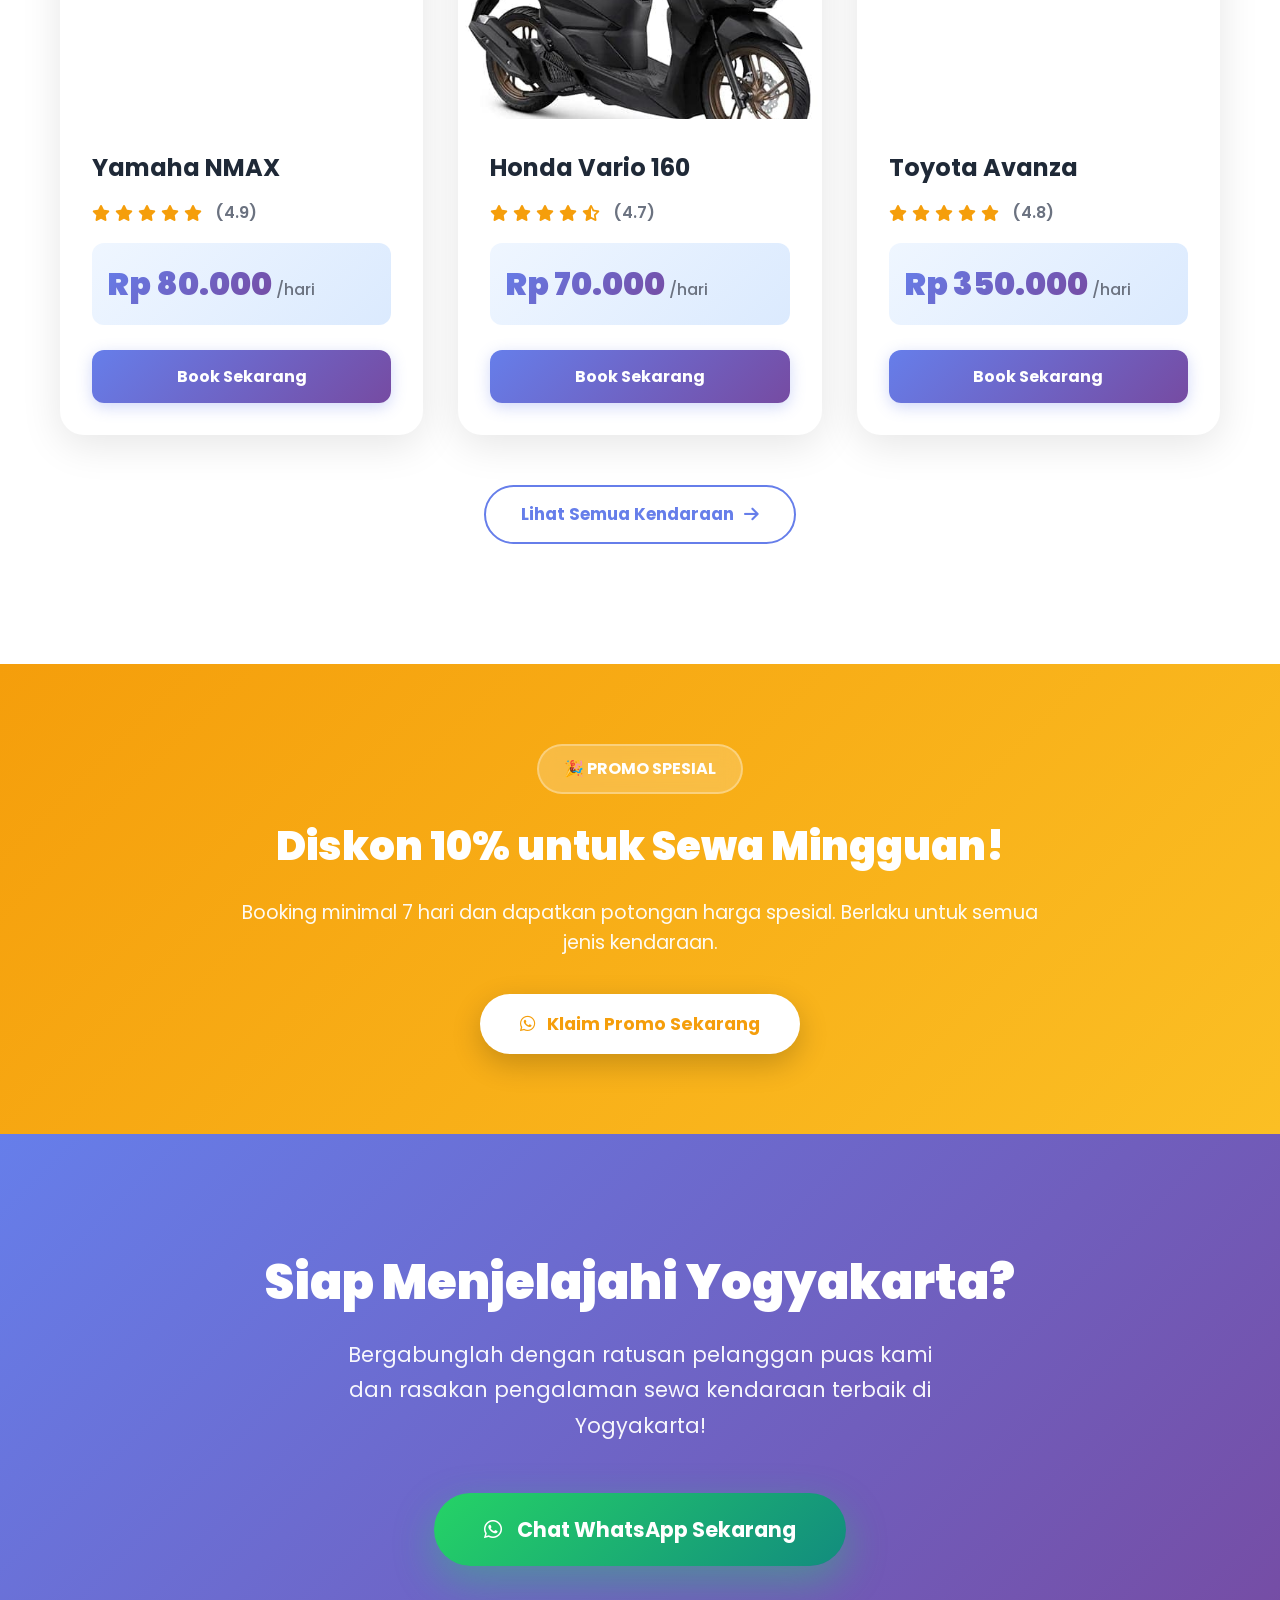
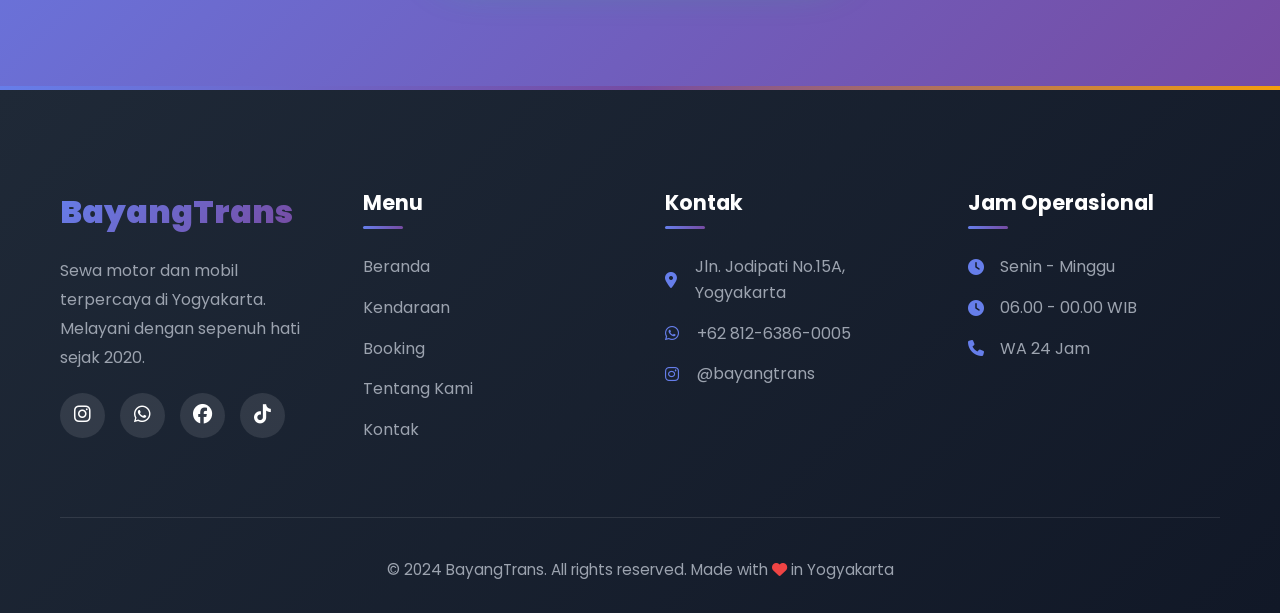
==== commit 2a24cf40: "update kendaraan" ====
--- a/index.html
+++ b/index.html
@@ -823,21 +823,73 @@
         </div>
     </section>
 
-    <!-- KENDARAAN POPULER (DYNAMIC - dari localStorage) -->
-    <section class="popular-section">
-        <div class="container">
-            <div class="section-header">
-                <span class="section-subtitle">Paling Diminati</span>
-                <h2 class="section-title">Kendaraan Populer</h2>
-            </div>
-            <div class="popular-grid" id="popular-vehicles">
-                <!-- Akan di-generate oleh JavaScript dari localStorage -->
-            </div>
-            <div class="view-all">
-                <a href="kendaraan.html" class="btn-outline">Lihat Semua Kendaraan <i class="fas fa-arrow-right"></i></a>
-            </div>
+   <!-- KENDARAAN POPULER -->
+<section class="popular-section">
+    <div class="container">
+        <div class="section-header">
+            <span class="section-subtitle">Paling Diminati</span>
+            <h2 class="section-title">Kendaraan Populer</h2>
         </div>
-    </section>
+        <div class="popular-grid">
+            <!-- NMAX -->
+            <div class="vehicle-card fade-in">
+                <div class="vehicle-badge">Motor</div>
+                <div class="vehicle-img" style="background: url('assets/images/kendaraan/nmax.jpg') center/cover;"></div>
+                <div class="vehicle-info">
+                    <h3>Yamaha NMAX</h3>
+                    <div class="vehicle-rating">
+                        <i class="fas fa-star"></i><i class="fas fa-star"></i><i class="fas fa-star"></i><i class="fas fa-star"></i><i class="fas fa-star"></i>
+                        <span>(4.9)</span>
+                    </div>
+                    <div class="vehicle-price">
+                        <span class="price">Rp 80.000</span>
+                        <span class="period">/hari</span>
+                    </div>
+                    <a href="booking.html?kendaraan=Yamaha+NMAX" class="btn-book">Book Sekarang</a>
+                </div>
+            </div>
+
+            <!-- Vario -->
+            <div class="vehicle-card fade-in">
+                <div class="vehicle-badge">Motor</div>
+                <div class="vehicle-img" style="background: url('assets/images/kendaraan/vario.jpg') center/cover;"></div>
+                <div class="vehicle-info">
+                    <h3>Honda Vario 160</h3>
+                    <div class="vehicle-rating">
+                        <i class="fas fa-star"></i><i class="fas fa-star"></i><i class="fas fa-star"></i><i class="fas fa-star"></i><i class="fas fa-star-half-alt"></i>
+                        <span>(4.7)</span>
+                    </div>
+                    <div class="vehicle-price">
+                        <span class="price">Rp 70.000</span>
+                        <span class="period">/hari</span>
+                    </div>
+                    <a href="booking.html?kendaraan=Honda+Vario+160" class="btn-book">Book Sekarang</a>
+                </div>
+            </div>
+
+            <!-- Avanza -->
+            <div class="vehicle-card fade-in">
+                <div class="vehicle-badge popular">Mobil</div>
+                <div class="vehicle-img" style="background: url('assets/images/kendaraan/avanza.jpg') center/cover;"></div>
+                <div class="vehicle-info">
+                    <h3>Toyota Avanza</h3>
+                    <div class="vehicle-rating">
+                        <i class="fas fa-star"></i><i class="fas fa-star"></i><i class="fas fa-star"></i><i class="fas fa-star"></i><i class="fas fa-star"></i>
+                        <span>(4.8)</span>
+                    </div>
+                    <div class="vehicle-price">
+                        <span class="price">Rp 350.000</span>
+                        <span class="period">/hari</span>
+                    </div>
+                    <a href="booking.html?kendaraan=Toyota+Avanza" class="btn-book">Book Sekarang</a>
+                </div>
+            </div>
+        </div>
+        <div class="view-all">
+            <a href="kendaraan.html" class="btn btn-outline">Lihat Semua Kendaraan <i class="fas fa-arrow-right"></i></a>
+        </div>
+    </div>
+</section>
 
     <!-- PROMO BANNER -->
     <section class="promo-banner">
